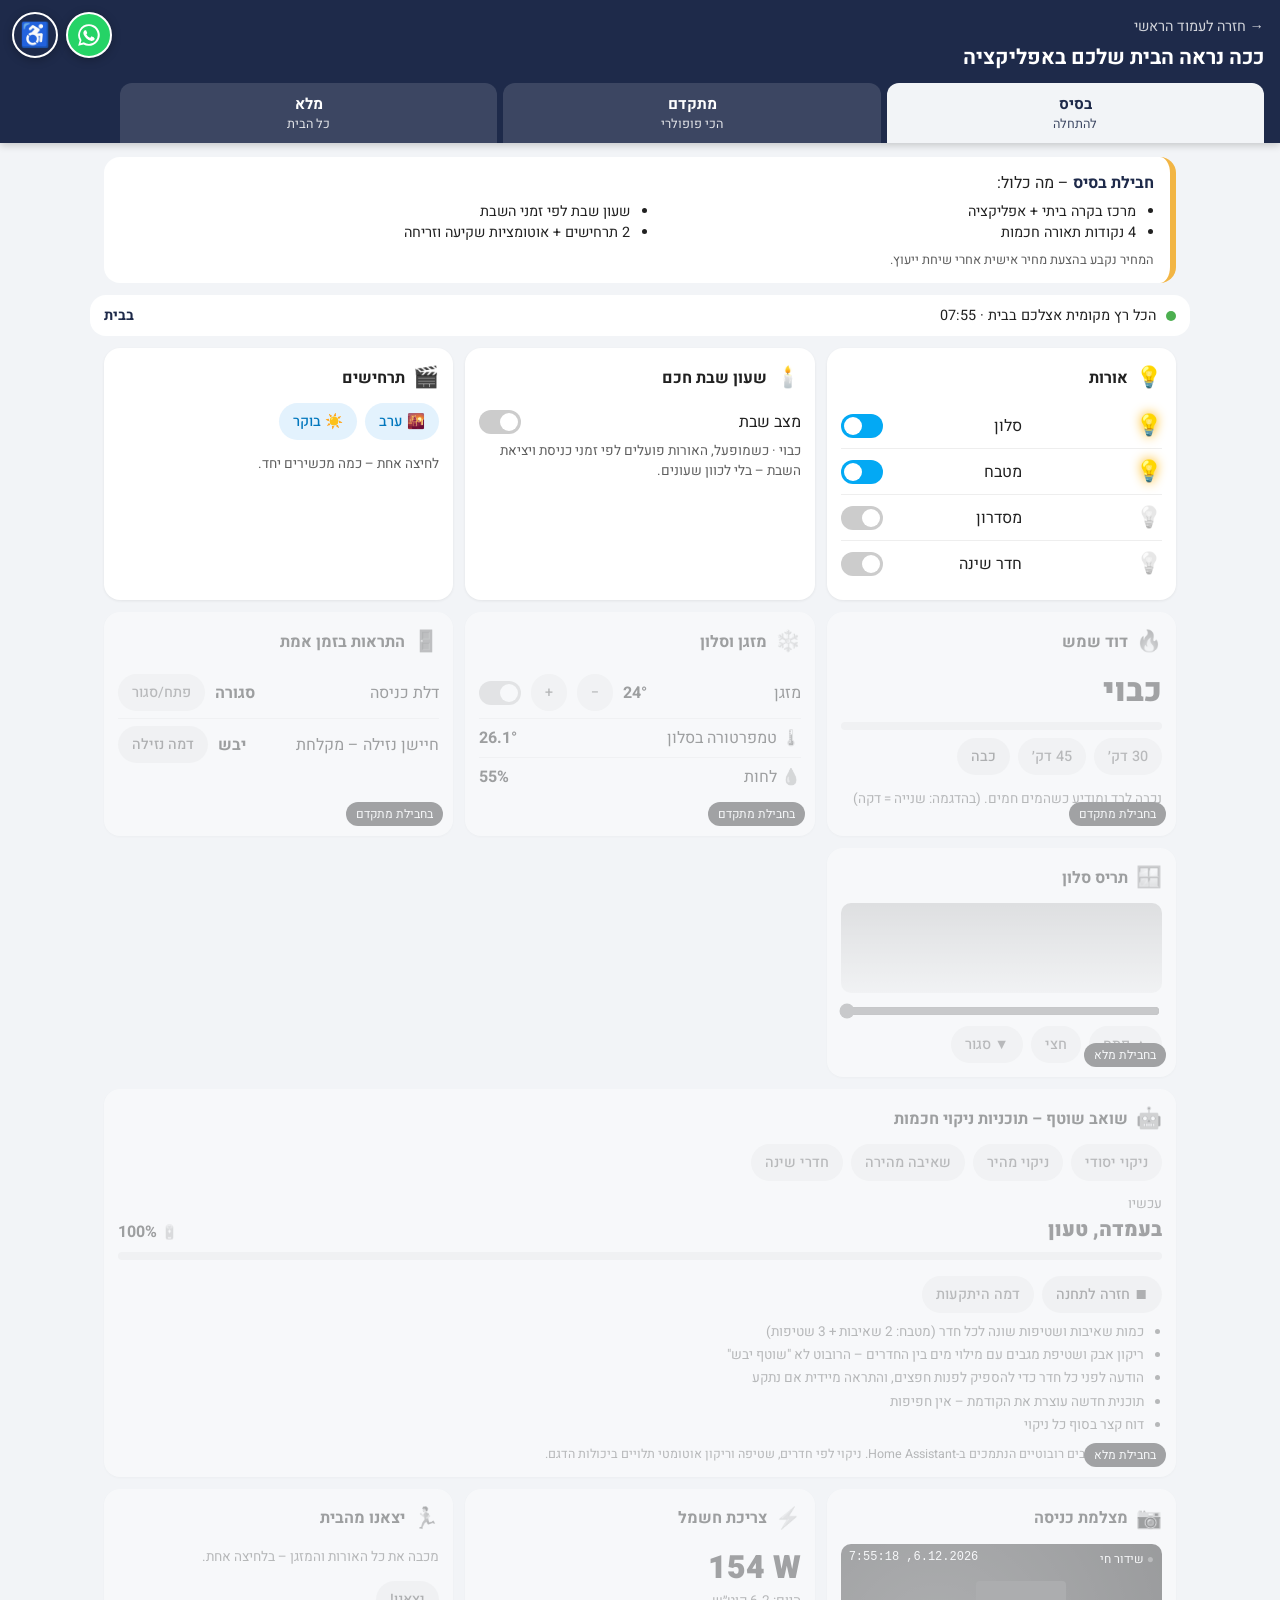
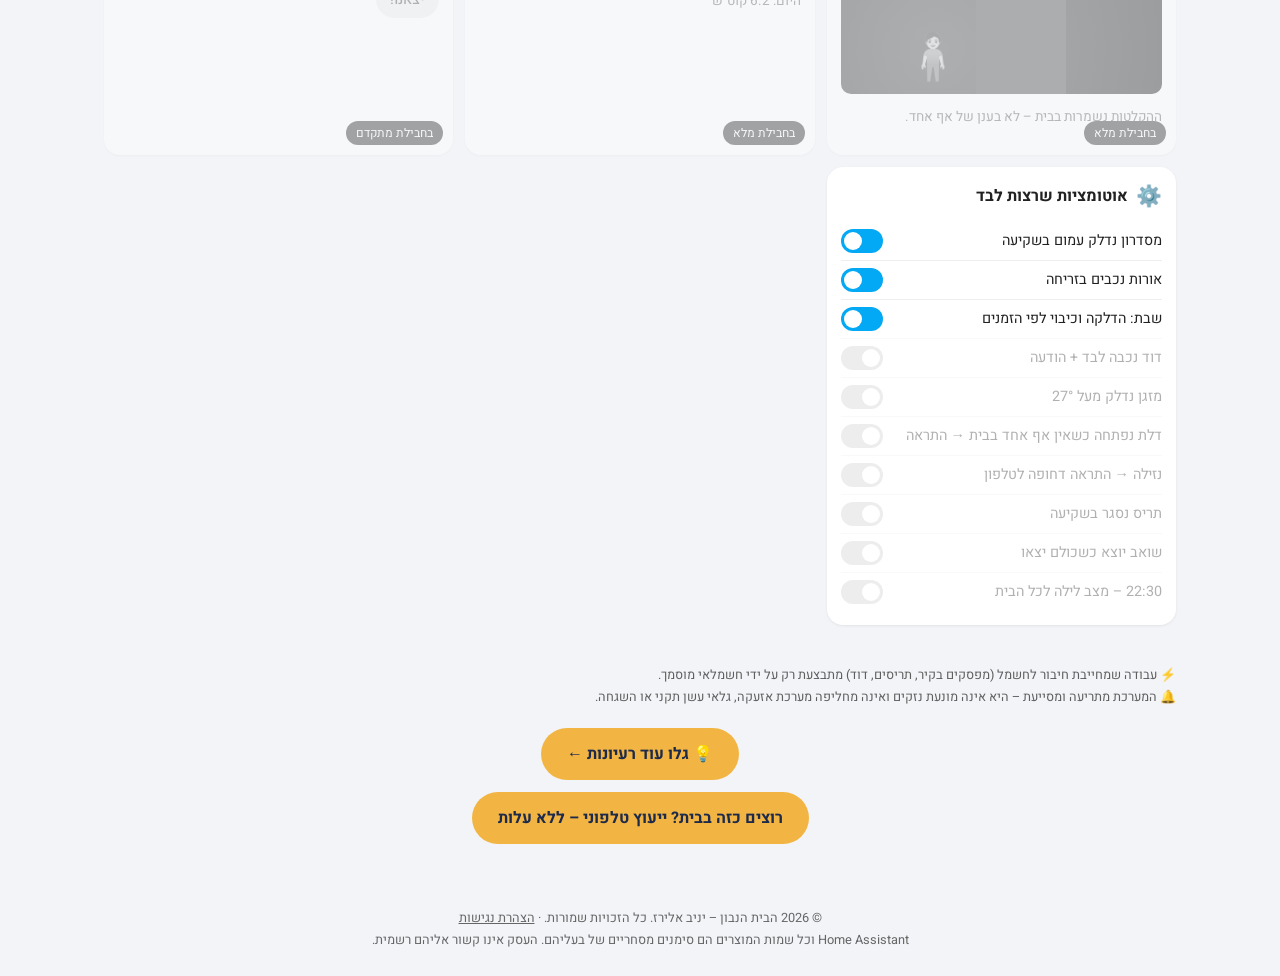
==== demo.html @ 0de14728 "floating whatsapp button 2611190931" ====
<!doctype html><html lang="he" dir="rtl"><head><meta charset="utf-8"><meta name="robots" content="noindex"><meta name="viewport" content="width=device-width,initial-scale=1">
<title>הדגמה – בית חכם לפי חבילה</title><meta property="og:type" content="website" /><meta property="og:title" content="הדגמה – בית חכם לפי חבילה" /><meta property="og:description" content="שבת וחג, תאורה, דוד, תריסים וניקיון – בית חכם מקומי, בלי ענן. ירושלים והסביבה." /><meta property="og:image" content="https://bayit.eliraz.biz/bayit-blue.png" /><meta property="og:image:width" content="512" /><meta property="og:image:height" content="512" /><meta name="twitter:card" content="summary" />
<link href="fonts/heebo.css" rel="stylesheet">
<style>
:root{--n:#1E2A4A;--a:#F2B544;--ha:#03a9f4;--bg:#f2f4f7;--on:#ffb300}
*{box-sizing:border-box}body{margin:0;font-family:Heebo,sans-serif;background:var(--bg);color:#212121}
.top{background:var(--n);color:#fff;padding:14px 16px 0;position:sticky;top:0;z-index:5;box-shadow:0 2px 8px #0003}
.top a{color:#fff;opacity:.8;font-size:.9rem;text-decoration:none}.top h1{margin:4px 0 10px;font-size:1.3rem}
.tabs{display:flex;gap:6px}.tab{flex:1;border:0;border-radius:12px 12px 0 0;padding:10px 4px;font:700 .95rem Heebo;background:#ffffff22;color:#fff;cursor:pointer}
.tab small{display:block;font-weight:400;opacity:.85}.tab.act{background:var(--bg);color:var(--n)}
.sum{max-width:1100px;margin:14px auto 0;padding:0 14px}.sum .box{background:#fff;border-radius:16px;padding:14px 16px;border-right:6px solid var(--a)}
.sum b{color:var(--n)}.sum ul{margin:6px 0 0;padding:0 18px;columns:2;font-size:.9rem}
.bar{background:#fff;max-width:1100px;margin:12px auto 0;border-radius:16px;display:flex;align-items:center;gap:10px;padding:10px 14px;font-size:.9rem}
.bar .dot{width:10px;height:10px;border-radius:50%;background:#4caf50}.mode{margin-inline-start:auto;font-weight:700;color:var(--n)}
.grid{max-width:1100px;margin:12px auto 40px;padding:0 14px;display:grid;gap:12px;grid-template-columns:repeat(auto-fill,minmax(260px,1fr))}
.card{background:#fff;border-radius:16px;padding:14px;box-shadow:0 1px 3px #0001;position:relative;transition:.3s}
.card h3{margin:0 0 10px;font-size:1rem;display:flex;align-items:center;gap:8px}.ic{font-size:1.3rem}
.card.lock{filter:grayscale(1);opacity:.4;pointer-events:none}
.card.lock:after{content:attr(data-need);position:absolute;inset:auto 10px 10px auto;background:var(--n);color:#fff;font-size:.75rem;padding:3px 10px;border-radius:20px;opacity:1}
.row{display:flex;align-items:center;gap:10px;padding:7px 0;border-top:1px solid #eee}.row:first-of-type{border:0}.row span{flex:1}
.bulb{font-size:1.3rem;transition:.3s;filter:grayscale(1) opacity(.5)}.bulb.on{filter:drop-shadow(0 0 6px var(--on))}
.sw{position:relative;width:42px;height:24px;border-radius:12px;background:#ccc;border:0;cursor:pointer;transition:.2s}
.sw:after{content:"";position:absolute;top:3px;right:3px;width:18px;height:18px;border-radius:50%;background:#fff;transition:.2s}
.sw.on{background:var(--ha)}.sw.on:after{right:21px}
input[type=range]{width:100%;accent-color:var(--ha)}
.btns{display:flex;flex-wrap:wrap;gap:8px}.b{border:0;border-radius:20px;padding:8px 14px;font:500 .9rem Heebo;background:#e3f2fd;color:#0277bd;cursor:pointer}
.b:active{transform:scale(.96)}.b.warn{background:#ffebee;color:#c62828}.b.lockb{display:none}
.big{font-size:2rem;font-weight:900;color:var(--n)}.mut{color:#5f5f5f;font-size:.85rem}
.prog{height:8px;background:#eee;border-radius:4px;overflow:hidden;margin:8px 0}.prog i{display:block;height:100%;width:0;background:var(--ha);transition:.5s}
.shutter{height:90px;border-radius:10px;background:linear-gradient(#87ceeb,#e0f4ff);position:relative;overflow:hidden;margin-bottom:8px}
.shutter i{position:absolute;top:0;left:0;right:0;background:repeating-linear-gradient(#9aa4b1 0 7px,#7d8794 7px 9px);transition:height .6s}
.cam{height:150px;border-radius:10px;background:radial-gradient(circle at 30% 70%,#3d4a5c,#141a24);position:relative;overflow:hidden;color:#fff}
.cam .door{position:absolute;bottom:0;right:30%;width:28%;height:75%;background:#5d4037;border-radius:4px 4px 0 0}
.cam .p{position:absolute;bottom:0;right:62%;font-size:3rem;transition:right 2s}.cam .ts{position:absolute;top:6px;left:8px;font:12px monospace}
.cam .rec{position:absolute;top:6px;right:8px;font-size:12px}.cam .rec:before{content:"● ";color:#f44336}
.auto .row{font-size:.9rem}.auto .row.lock{opacity:.35}
#toasts{position:fixed;bottom:14px;left:14px;right:14px;max-width:380px;margin:auto;z-index:9;display:flex;flex-direction:column;gap:8px}
.toast{background:#fff;border-radius:14px;padding:10px 14px;box-shadow:0 4px 16px #0003;font-size:.9rem;animation:in .3s;border-right:5px solid var(--ha)}
.toast.red{border-color:#f44336}.toast b{display:block}@keyframes in{from{transform:translateY(20px);opacity:0}}
.cta{text-align:center;margin:0 0 40px}.cta a{display:inline-block;background:var(--a);color:var(--n);font-weight:700;padding:14px 26px;border-radius:40px;text-decoration:none}
:focus-visible{outline:3px solid #F2B544;outline-offset:2px}.wide{grid-column:1/-1}.vst{display:flex;justify-content:space-between;align-items:flex-end;margin-top:10px}.vrooms{display:flex;flex-wrap:wrap;gap:6px;margin-top:6px}.chip{background:#f1f3f6;border-radius:20px;padding:5px 12px;font-size:.85rem}.chip small{color:#666}.chip.now{background:#e3f2fd;color:#0277bd;font-weight:700}.chip.done{background:#e8f5e9}</style><link rel="icon" type="image/png" sizes="512x512" href="/bayit-blue.png?v=2611181950"><link rel="apple-touch-icon" href="/bayit-blue.png?v=2611181950"><link rel="manifest" href="/manifest.webmanifest?v=2611181950"><meta name="theme-color" content="#0b1026"></head><body>
<div class="top"><a href="./">→ חזרה לעמוד הראשי</a><h1>ככה נראה הבית שלכם באפליקציה</h1>
<div class="tabs"><button class="tab act" data-t="1">בסיס<small>להתחלה</small></button><button class="tab" data-t="2">מתקדם<small>הכי פופולרי</small></button><button class="tab" data-t="3">מלא<small>כל הבית</small></button></div></div>
<div class="sum"><div class="box" id="sum"></div></div>
<div class="bar"><span class="dot"></span><span>הכל רץ מקומית אצלכם בבית · <span id="clock"></span></span><span class="mode" id="mode">בבית</span></div>
<div class="grid">
<div class="card" data-t="1"><h3><span class="ic">💡</span>אורות</h3><div id="lights"></div></div>
<div class="card" data-t="1"><h3><span class="ic">🕯️</span>שעון שבת חכם</h3>
<div class="row"><span>מצב שבת</span><button class="sw" id="shab"></button></div>
<div class="mut" id="shabtxt">כבוי · כשמופעל, האורות פועלים לפי זמני כניסת ויציאת השבת – בלי לכוון שעונים.</div></div>
<div class="card" data-t="1"><h3><span class="ic">🎬</span>תרחישים</h3><div class="btns" id="scenes"></div><p class="mut">לחיצה אחת – כמה מכשירים יחד.</p></div>
<div class="card" data-t="2"><h3><span class="ic">🔥</span>דוד שמש</h3><div class="big" id="boil">כבוי</div><div class="prog"><i id="boilp"></i></div>
<div class="btns"><button class="b" onclick="boiler(30)">30 דק׳</button><button class="b" onclick="boiler(45)">45 דק׳</button><button class="b warn" onclick="boiler(0)">כבה</button></div><p class="mut">נכבה לבד ומודיע כשהמים חמים. (בהדגמה: שנייה = דקה)</p></div>
<div class="card" data-t="2"><h3><span class="ic">❄️</span>מזגן וסלון</h3>
<div class="row"><span>מזגן</span><b id="ac_t">24°</b><button class="b" onclick="ac(-1)">−</button><button class="b" onclick="ac(1)">+</button><button class="sw" id="ac"></button></div>
<div class="row"><span>🌡️ טמפרטורה בסלון</span><b id="temp">26.1°</b></div><div class="row"><span>💧 לחות</span><b id="hum">55%</b></div></div>
<div class="card" data-t="2"><h3><span class="ic">🚪</span>התראות בזמן אמת</h3>
<div class="row"><span>דלת כניסה</span><b id="door">סגורה</b><button class="b" onclick="doorT()">פתח/סגור</button></div>
<div class="row"><span>חיישן נזילה – מקלחת</span><b id="leak">יבש</b><button class="b warn" onclick="leak()">דמה נזילה</button></div></div>
<div class="card" data-t="3"><h3><span class="ic">🪟</span>תריס סלון</h3><div class="shutter"><i id="shi"></i></div>
<input type="range" id="sh" min="0" max="100" value="100"><div class="btns"><button class="b" onclick="shSet(100)">▲ פתח</button><button class="b" onclick="shSet(50)">חצי</button><button class="b" onclick="shSet(0)">▼ סגור</button></div></div>
<div class="card wide" data-t="3"><h3><span class="ic">🤖</span>שואב שוטף – תוכניות ניקוי חכמות</h3>
<div class="btns" id="vplans"></div>
<div class="vst"><div><span class="mut">עכשיו</span><div class="big" id="vac" style="font-size:1.25rem">בעמדה, טעון</div></div><div><span class="mut">🔋</span> <b id="vbat">100%</b></div></div>
<div class="prog"><i id="vacp"></i></div><div class="vrooms" id="vrooms"></div>
<div class="btns" style="margin-top:8px"><button class="b warn" onclick="vacStop()">⏹ חזרה לתחנה</button><button class="b" onclick="vacStuck()">דמה היתקעות</button></div>
<div class="mut" id="vrep" style="margin-top:8px"></div>
<ul class="mut" style="margin:8px 0 0;padding:0 18px;line-height:1.7"><li>כמות שאיבות ושטיפות שונה לכל חדר (מטבח: 2 שאיבות + 3 שטיפות)</li><li>ריקון אבק ושטיפת מגבים עם מילוי מים בין החדרים – הרובוט לא "שוטף יבש"</li><li>הודעה לפני כל חדר כדי להספיק לפנות חפצים, והתראה מיידית אם נתקע</li><li>תוכנית חדשה עוצרת את הקודמת – אין חפיפות</li><li>דוח קצר בסוף כל ניקוי</li></ul>
<p class="mut" style="font-size:.78rem;margin:8px 0 0">* זמין רק לשואבים רובוטיים הנתמכים ב-Home Assistant. ניקוי לפי חדרים, שטיפה וריקון אוטומטי תלויים ביכולות הדגם.</p></div>
<div class="card" data-t="3"><h3><span class="ic">📷</span>מצלמת כניסה</h3><div class="cam"><div class="door"></div><div class="p" id="pp">🧍</div><span class="ts" id="camts"></span><span class="rec">שידור חי</span></div><p class="mut">ההקלטות נשמרות בבית – לא בענן של אף אחד.</p></div>
<div class="card" data-t="3"><h3><span class="ic">⚡</span>צריכת חשמל</h3><div class="big" dir="ltr" style="text-align:right" id="pw">0 W</div><div class="mut" id="kwh">היום: 6.2 קוט״ש</div></div>
<div class="card" data-t="2"><h3><span class="ic">🏃</span>יצאנו מהבית</h3><p class="mut" id="leavetxt"></p><button class="b warn" onclick="leave()">יצאנו!</button></div>
<div class="card auto" data-t="1"><h3><span class="ic">⚙️</span>אוטומציות שרצות לבד</h3><div id="autos"></div></div>
</div>
<div style="max-width:1100px;margin:0 auto 20px;padding:0 14px"><div id="disc" style="font-size:.8rem;color:#5f5f5f;line-height:1.7;margin-top:10px">⚡ עבודה שמחייבת חיבור לחשמל (מפסקים בקיר, תריסים, דוד) מתבצעת רק על ידי חשמלאי מוסמך.<br>🔔 המערכת מתריעה ומסייעת – היא אינה מונעת נזקים ואינה מחליפה מערכת אזעקה, גלאי עשן תקני או השגחה.</div></div><div class="cta"><a href="ideas.html" style="display:inline-block;margin-bottom:12px;color:#1E2A4A;font-weight:700">💡 גלו עוד רעיונות ←</a><br><a id="wa" href="./">רוצים כזה בבית? ייעוץ טלפוני – ללא עלות</a></div>
<footer style="text-align:center;padding:24px 16px;font-size:.8rem;color:#666;line-height:1.7">© 2026 הבית הנבון – יניב אלירז. כל הזכויות שמורות. · <a href="nagishut.html" style="color:inherit">הצהרת נגישות</a><br>Home Assistant וכל שמות המוצרים הם סימנים מסחריים של בעליהם. העסק אינו קשור אליהם רשמית.</footer><div id="toasts" role="status" aria-live="polite"></div>
<script>
const $=id=>document.getElementById(id);let T=1;const N={1:'בסיס',2:'מתקדם',3:'מלא'};
const SUM={1:['מרכז בקרה ביתי + אפליקציה','4 נקודות תאורה חכמות','שעון שבת לפי זמני השבת','2 תרחישים + אוטומציות שקיעה וזריחה'],
2:['כל מה שבבסיס','דוד שמש חכם עם טיימר','מזגן + חיישני טמפרטורה ולחות','חיישן דלת והתראת נזילה','כפתור "יצאנו" ותרחישים נוספים'],
3:['כל מה שבמתקדם','תריס חשמלי','שואב רובוטי משולב','מצלמת כניסה בלי ענן','מדידת צריכת חשמל ומצב לילה']};
const L=[['סלון',1],['מטבח',1],['מסדרון',0],['חדר שינה',0]],S={};
const SC=[['🌇 ערב',1,[1,1,1,0]],['☀️ בוקר',1,[0,1,1,0]],['🍽️ ארוחת ערב',2,[1,1,0,0]],['🎥 סרט',2,[0,0,1,0]],['🌙 לילה טוב',3,[0,0,1,0]]];
const AU=[['מסדרון נדלק עמום בשקיעה',1],['אורות נכבים בזריחה',1],['שבת: הדלקה וכיבוי לפי הזמנים',1],['דוד נכבה לבד + הודעה',2],['מזגן נדלק מעל 27°',2],['דלת נפתחה כשאין אף אחד בבית → התראה',2],['נזילה → התראה דחופה לטלפון',2],['תריס נסגר בשקיעה',3],['שואב יוצא כשכולם יצאו',3],['22:30 – מצב לילה לכל הבית',3]];
function toast(t,m,red){const d=document.createElement('div');d.className='toast'+(red?' red':'');d.innerHTML='<b>'+t+'</b>'+m;$('toasts').prepend(d);setTimeout(()=>d.remove(),4500)}
document.addEventListener('click',()=>setTimeout(()=>document.querySelectorAll('.sw').forEach(b=>{b.setAttribute('role','switch');b.setAttribute('aria-checked',b.classList.contains('on'));b.setAttribute('aria-label','מתג')}),50));function sw(el,v){el.classList.toggle('on',v)}
function drawL(){$('lights').innerHTML=L.map((l,i)=>'<div class="row"><span class="bulb '+(l[1]?'on':'')+'">💡</span><span>'+l[0]+'</span><button class="sw '+(l[1]?'on':'')+'" onclick="L['+i+'][1]^=1;drawL();power()"></button></div>').join('')}
function drawS(){$('scenes').innerHTML=SC.map((s,i)=>s[1]<=T?'<button class="b" onclick="scene('+i+')">'+s[0]+'</button>':'').join('')}
function scene(i){SC[i][2].forEach((v,j)=>L[j][1]=v);drawL();power();if(i==3&&T>=3)shSet(0);if(i==4){if(T>=3)shSet(0);S.boil=0;boilDraw();$('mode').textContent='לילה'}toast('תרחיש הופעל',SC[i][0])}
function setT(t){T=t;document.querySelectorAll('.tab').forEach(b=>b.classList.toggle('act',b.dataset.t==t));
document.querySelectorAll('.card[data-t]').forEach(c=>{const n=+c.dataset.t;c.classList.toggle('lock',n>t);c.dataset.need='בחבילת '+N[n]});
$('sum').innerHTML='<b>חבילת '+N[t]+'</b> – מה כלול:<ul>'+SUM[t].map(x=>'<li>'+x+'</li>').join('')+'</ul><div style="font-size:.8rem;color:#5f5f5f;margin-top:8px">המחיר נקבע בהצעת מחיר אישית אחרי שיחת ייעוץ.</div>';
$('autos').innerHTML=AU.map(a=>'<div class="row'+(a[1]>t?' lock':'')+'"><span>'+a[0]+'</span><button class="sw '+(a[1]<=t?'on':'')+'"></button></div>').join('');
$('leavetxt').textContent='מכבה את כל האורות והמזגן'+(t>=3?', סוגר תריס ומוציא את השואב':'')+' – בלחיצה אחת.';drawS()}
document.querySelectorAll('.tab').forEach(b=>b.onclick=()=>setT(+b.dataset.t));
$('shab').onclick=function(){S.shab=!S.shab;sw(this,S.shab);$('shabtxt').textContent=S.shab?'פועל · כניסת שבת 16:21 → אורות סלון ומטבח דולקים · 23:00 כיבוי · 06:30 מסדרון נדלק':'כבוי · כשמופעל, האורות פועלים לפי זמני כניסת ויציאת השבת – בלי לכוון שעונים.';$('mode').textContent=S.shab?'שבת':'בבית';if(S.shab){L[0][1]=L[1][1]=1;drawL();toast('שבת שלום 🕯️','האורות יפעלו לבד עד צאת השבת')}}
let bt;function boiler(m){clearInterval(bt);S.boil=m;S.bmax=m;boilDraw();if(!m)return;toast('הדוד הופעל 🔥',m+' דקות');bt=setInterval(()=>{S.boil--;boilDraw();if(S.boil<=0){clearInterval(bt);toast('המים חמים 🚿','הדוד כבה לבד')}},1000)}
function boilDraw(){$('boil').textContent=S.boil>0?'פועל · עוד '+S.boil+' דק׳':'כבוי';$('boilp').style.width=S.boil>0?(100-S.boil/S.bmax*100)+'%':'0';power()}
S.act=24;function ac(d){S.act+=d;$('ac_t').textContent=S.act+'°'}
$('ac').onclick=function(){S.ac=!S.ac;sw(this,S.ac);power();toast('מזגן',S.ac?'הופעל על '+S.act+'°':'כובה')}
function doorT(){S.door=!S.door;$('door').textContent=S.door?'פתוחה':'סגורה';$('pp').style.right=S.door?'34%':'62%';if(S.door)toast('🚪 הדלת נפתחה',S.away?'אין אף אחד בבית!':'ברוכים הבאים',S.away)}
function leak(){$('leak').textContent='נזילה!';toast('🚨 נזילה במקלחת','בדקו מיד – נשלח לכל בני הבית',1);setTimeout(()=>$('leak').textContent='יבש',5000)}
const sh=$('sh');function shSet(v){sh.value=v;shDraw()}function shDraw(){$('shi').style.height=(100-sh.value)+'%'}sh.oninput=shDraw;
const VP={'ניקוי יסודי':[['מטבח',2,3],['פינת אוכל',2,3],['סלון',2,2]],'ניקוי מהיר':[['מטבח',1,1,1],['פינת אוכל',1,1,1],['סלון',1,1,1]],'שאיבה מהירה':[['מטבח',2,0],['פינת אוכל',2,0],['סלון',2,0]],'חדרי שינה':[['חדר הורים',1,1],['חדר ילדים',1,1],['מסדרון',2,2],['אמבטיה',2,2]]};
let vq=[],vt,vi=0,vplan='',vst=0,vbat=100,vR=[],vhold=0,vstart=0;
function vDraw(){$('vrooms').innerHTML=vR.map(r=>'<span class="chip '+r.s+'">'+(r.s=='done'?'✅':r.s=='now'?'🧹':'⏳')+' '+r.n+' <small>'+(r.p?'שאיבה+שטיפה ×'+r.v:r.v+' שאיבות'+(r.m?' · '+r.m+' שטיפות':''))+'</small></span>').join('');$('vbat').textContent=Math.round(vbat)+'%'}
function vac(p){if(p==='כל הבית'||!VP[p])p='ניקוי מהיר';clearInterval(vt);if(vplan&&vst)toast('🛑 התוכנית הקודמת בוטלה','כדי שלא יהיו שתי תוכניות במקביל');vplan=p;vR=VP[p].map(r=>({n:r[0],v:r[1],m:r[2],p:r[3],s:'wait'}));vq=[];
 vR.forEach((r,i)=>{vq.push(['go',i]);if(r.p)for(let k=1;k<=r.v;k++)vq.push(['c',i,'שואבת ושוטפת במקביל',k,r.v]);else{for(let k=1;k<=r.v;k++)vq.push(['c',i,'שאיבה',k,r.v]);vq.push(['dust',i]);for(let k=1;k<=r.m;k++){vq.push(['c',i,'שטיפה רטובה',k,r.m]);vq.push(['wash',i])}}vq.push(['end',i])});
 vq.push(['fin']);vi=0;vst=1;vbat=Math.max(vbat,85);vstart=Date.now();$('vrep').textContent='';if(vbat<40){toast('🔌 טעינה','הסוללה נמוכה – נטען ל-80% לפני היציאה')}toast('🤖 '+p,'יוצאת לדרך – '+vR.length+' אזורים');vDraw();vt=setInterval(vStep,900)}
function vStep(){if(vhold){vhold--;if(!vhold){toast('✅ השתחררה','ממשיכה מאיפה שעצרה');}return}const s=vq[vi++];if(!s)return;const r=vR[s[1]];$('vacp').style.width=(vi/vq.length*100)+'%';vbat-=0.6;
 if(s[0]=='go'){r.s='now';$('vac').textContent='בדרך ל'+r.n;toast('🔔 '+r.n+' – עוד רגע','פנו חפצים מהרצפה 🧸')}
 else if(s[0]=='c'){$('vac').textContent=r.n+' · '+s[2]+' '+s[3]+'/'+s[4]}
 else if(s[0]=='dust'){$('vac').textContent='בתחנה · ריקון מיכל אבק 🗑️'}
 else if(s[0]=='wash'){$('vac').textContent='בתחנה · שטיפת מגבים ומילוי מים 💧'}
 else if(s[0]=='end'){r.s='done';const nx=vR[s[1]+1];toast('✅ '+r.n+' נקי',nx?'הבא בתור: '+nx.n:'חוזרת לתחנה')}
 else if(s[0]=='fin'){clearInterval(vt);vst=0;$('vac').textContent='חזרה לתחנה · מייבשת מגבים';$('vacp').style.width=0;
  const t=Math.round((Date.now()-vstart)/900*1.5);$('vrep').innerHTML='📋 <b>דוח ניקוי – '+vplan+':</b> '+vR.map(x=>x.n).join(', ')+' · הכל בוצע כמתוכנן · '+t+' דק׳ · סוללה '+Math.round(vbat)+'%';toast('📋 הניקוי הסתיים','הכל בוצע כמתוכנן')}
 vDraw()}
function vacStop(){clearInterval(vt);if(vst)toast('⏹ חזרה לתחנה','התוכנית נעצרה');vst=0;$('vac').textContent='בעמדה';$('vacp').style.width=0}
function vacStuck(){if(!vst){toast('🤖','הפעילו קודם תוכנית ניקוי');return}const r=vR.find(x=>x.s=='now');vhold=4;toast('⚠️ נתקעה על מפתן',(r?r.n:'')+' – כדאי להציץ',1);$('vac').textContent='נתקעה – ממתינה לעזרה'}
$('vplans').innerHTML=Object.keys(VP).map(p=>'<button class="b" onclick="vac(\''+p+'\')">'+p+'</button>').join('');
function leave(){L.forEach(l=>l[1]=0);drawL();S.ac=0;sw($('ac'),0);S.away=1;$('mode').textContent='יצאנו';if(T>=3){shSet(0);vac('כל הבית')}power();toast('להתראות 👋','הבית במצב "יצאנו"');setTimeout(()=>S.away=0,15000)}
function power(){S.pw=120+L.filter(l=>l[1]).length*9+(S.boil>0?2500:0)+(S.ac?900:0)+Math.round(Math.random()*20);$('pw').textContent=S.pw.toLocaleString()+' W'}
setInterval(()=>{const d=new Date(),t=d.toLocaleTimeString('he-IL',{hour:'2-digit',minute:'2-digit'});$('clock').textContent=t;$('camts').textContent=d.toLocaleString('he-IL');power();$('temp').textContent=(S.ac?23.5:26.1+Math.random()*.3-.15).toFixed(1)+'°'},1500);
fetch('wa.txt').then(r=>r.ok?r.text():'').then(u=>{if(u.trim())$('wa').href=u.trim()});
drawL();shDraw();setT(1);power();
</script><script src="a11y.js?v=2611190931" defer></script></body></html>
---- fonts/heebo.css ----
/* hebrew */
@font-face {
  font-family: 'Heebo';
  font-style: normal;
  font-weight: 400;
  font-display: swap;
  src: url(heebo3.woff2) format('woff2');
  unicode-range: U+0307-0308, U+0590-05FF, U+200C-2010, U+20AA, U+25CC, U+FB1D-FB4F;
}
/* math */
@font-face {
  font-family: 'Heebo';
  font-style: normal;
  font-weight: 400;
  font-display: swap;
  src: url(heebo1.woff2) format('woff2');
  unicode-range: U+0302-0303, U+0305, U+0307-0308, U+0310, U+0312, U+0315, U+031A, U+0326-0327, U+032C, U+032F-0330, U+0332-0333, U+0338, U+033A, U+0346, U+034D, U+0391-03A1, U+03A3-03A9, U+03B1-03C9, U+03D1, U+03D5-03D6, U+03F0-03F1, U+03F4-03F5, U+2016-2017, U+2034-2038, U+203C, U+2040, U+2043, U+2047, U+2050, U+2057, U+205F, U+2070-2071, U+2074-209F, U+20D0-20DC, U+20E1, U+20E5-20EF, U+2100-2112, U+2114-2115, U+2117-2121, U+2123-214F, U+2190, U+2192, U+2194-21AE, U+21B0-21E5, U+21F1-21F2, U+21F4-2211, U+2213-2214, U+2216-22FF, U+2308-230B, U+2310, U+2319, U+231C-2321, U+2336-237A, U+237C, U+2395, U+239B-23B7, U+23D0, U+23DC-23E1, U+2474-2475, U+25AF, U+25B3, U+25B7, U+25BD, U+25C1, U+25CA, U+25CC, U+25FB, U+266D-266F, U+27C0-27FF, U+2900-2AFF, U+2B0E-2B11, U+2B30-2B4C, U+2BFE, U+3030, U+FF5B, U+FF5D, U+1D400-1D7FF, U+1EE00-1EEFF;
}
/* symbols */
@font-face {
  font-family: 'Heebo';
  font-style: normal;
  font-weight: 400;
  font-display: swap;
  src: url(heebo2.woff2) format('woff2');
  unicode-range: U+0001-000C, U+000E-001F, U+007F-009F, U+20DD-20E0, U+20E2-20E4, U+2150-218F, U+2190, U+2192, U+2194-2199, U+21AF, U+21E6-21F0, U+21F3, U+2218-2219, U+2299, U+22C4-22C6, U+2300-243F, U+2440-244A, U+2460-24FF, U+25A0-27BF, U+2800-28FF, U+2921-2922, U+2981, U+29BF, U+29EB, U+2B00-2BFF, U+4DC0-4DFF, U+FFF9-FFFB, U+10140-1018E, U+10190-1019C, U+101A0, U+101D0-101FD, U+102E0-102FB, U+10E60-10E7E, U+1D2C0-1D2D3, U+1D2E0-1D37F, U+1F000-1F0FF, U+1F100-1F1AE, U+1F1E6-1F1FF, U+1F30D-1F30F, U+1F315, U+1F31C, U+1F31E, U+1F320-1F32C, U+1F336, U+1F378, U+1F37D, U+1F382, U+1F393-1F39F, U+1F3A7-1F3A8, U+1F3AC-1F3AF, U+1F3C2, U+1F3C4-1F3C6, U+1F3CA-1F3CE, U+1F3D4-1F3E0, U+1F3ED, U+1F3F1-1F3F3, U+1F3F5-1F3F7, U+1F408, U+1F415, U+1F41F, U+1F426, U+1F43F, U+1F441-1F442, U+1F444, U+1F446-1F449, U+1F44C-1F44E, U+1F453, U+1F46A, U+1F47D, U+1F4A3, U+1F4B0, U+1F4B3, U+1F4B9, U+1F4BB, U+1F4BF, U+1F4C8-1F4CB, U+1F4D6, U+1F4DA, U+1F4DF, U+1F4E3-1F4E6, U+1F4EA-1F4ED, U+1F4F7, U+1F4F9-1F4FB, U+1F4FD-1F4FE, U+1F503, U+1F507-1F50B, U+1F50D, U+1F512-1F513, U+1F53E-1F54A, U+1F54F-1F5FA, U+1F610, U+1F650-1F67F, U+1F687, U+1F68D, U+1F691, U+1F694, U+1F698, U+1F6AD, U+1F6B2, U+1F6B9-1F6BA, U+1F6BC, U+1F6C6-1F6CF, U+1F6D3-1F6D7, U+1F6E0-1F6EA, U+1F6F0-1F6F3, U+1F6F7-1F6FC, U+1F700-1F80B, U+1F810-1F847, U+1F850-1F859, U+1F860-1F887, U+1F890-1F8AD, U+1F8B0-1F8BB, U+1F8C0-1F8C1, U+1F8D0-1F8D8, U+1F900-1F90B, U+1F93B, U+1F946, U+1F984, U+1F996, U+1F9E9, U+1FA00-1FA6F, U+1FA70-1FA7C, U+1FA80-1FAC6, U+1FAC8, U+1FACC-1FADD, U+1FADF-1FAEB, U+1FAEF-1FAFA, U+1FB00-1FBFF;
}
/* latin-ext */
@font-face {
  font-family: 'Heebo';
  font-style: normal;
  font-weight: 400;
  font-display: swap;
  src: url(heebo5.woff2) format('woff2');
  unicode-range: U+0100-02BA, U+02BD-02C5, U+02C7-02CC, U+02CE-02D7, U+02DD-02FF, U+0304, U+0308, U+0329, U+1D00-1DBF, U+1E00-1E9F, U+1EF2-1EFF, U+2020, U+20A0-20AB, U+20AD-20C4, U+2113, U+2C60-2C7F, U+A720-A7FF;
}
/* latin */
@font-face {
  font-family: 'Heebo';
  font-style: normal;
  font-weight: 400;
  font-display: swap;
  src: url(heebo4.woff2) format('woff2');
  unicode-range: U+0000-00FF, U+0131, U+0152-0153, U+02BB-02BC, U+02C6, U+02DA, U+02DC, U+0304, U+0308, U+0329, U+2000-206F, U+20AC, U+2122, U+2191, U+2193, U+2212, U+2215, U+FEFF, U+FFFD;
}
/* hebrew */
@font-face {
  font-family: 'Heebo';
  font-style: normal;
  font-weight: 500;
  font-display: swap;
  src: url(heebo3.woff2) format('woff2');
  unicode-range: U+0307-0308, U+0590-05FF, U+200C-2010, U+20AA, U+25CC, U+FB1D-FB4F;
}
/* math */
@font-face {
  font-family: 'Heebo';
  font-style: normal;
  font-weight: 500;
  font-display: swap;
  src: url(heebo1.woff2) format('woff2');
  unicode-range: U+0302-0303, U+0305, U+0307-0308, U+0310, U+0312, U+0315, U+031A, U+0326-0327, U+032C, U+032F-0330, U+0332-0333, U+0338, U+033A, U+0346, U+034D, U+0391-03A1, U+03A3-03A9, U+03B1-03C9, U+03D1, U+03D5-03D6, U+03F0-03F1, U+03F4-03F5, U+2016-2017, U+2034-2038, U+203C, U+2040, U+2043, U+2047, U+2050, U+2057, U+205F, U+2070-2071, U+2074-209F, U+20D0-20DC, U+20E1, U+20E5-20EF, U+2100-2112, U+2114-2115, U+2117-2121, U+2123-214F, U+2190, U+2192, U+2194-21AE, U+21B0-21E5, U+21F1-21F2, U+21F4-2211, U+2213-2214, U+2216-22FF, U+2308-230B, U+2310, U+2319, U+231C-2321, U+2336-237A, U+237C, U+2395, U+239B-23B7, U+23D0, U+23DC-23E1, U+2474-2475, U+25AF, U+25B3, U+25B7, U+25BD, U+25C1, U+25CA, U+25CC, U+25FB, U+266D-266F, U+27C0-27FF, U+2900-2AFF, U+2B0E-2B11, U+2B30-2B4C, U+2BFE, U+3030, U+FF5B, U+FF5D, U+1D400-1D7FF, U+1EE00-1EEFF;
}
/* symbols */
@font-face {
  font-family: 'Heebo';
  font-style: normal;
  font-weight: 500;
  font-display: swap;
  src: url(heebo2.woff2) format('woff2');
  unicode-range: U+0001-000C, U+000E-001F, U+007F-009F, U+20DD-20E0, U+20E2-20E4, U+2150-218F, U+2190, U+2192, U+2194-2199, U+21AF, U+21E6-21F0, U+21F3, U+2218-2219, U+2299, U+22C4-22C6, U+2300-243F, U+2440-244A, U+2460-24FF, U+25A0-27BF, U+2800-28FF, U+2921-2922, U+2981, U+29BF, U+29EB, U+2B00-2BFF, U+4DC0-4DFF, U+FFF9-FFFB, U+10140-1018E, U+10190-1019C, U+101A0, U+101D0-101FD, U+102E0-102FB, U+10E60-10E7E, U+1D2C0-1D2D3, U+1D2E0-1D37F, U+1F000-1F0FF, U+1F100-1F1AE, U+1F1E6-1F1FF, U+1F30D-1F30F, U+1F315, U+1F31C, U+1F31E, U+1F320-1F32C, U+1F336, U+1F378, U+1F37D, U+1F382, U+1F393-1F39F, U+1F3A7-1F3A8, U+1F3AC-1F3AF, U+1F3C2, U+1F3C4-1F3C6, U+1F3CA-1F3CE, U+1F3D4-1F3E0, U+1F3ED, U+1F3F1-1F3F3, U+1F3F5-1F3F7, U+1F408, U+1F415, U+1F41F, U+1F426, U+1F43F, U+1F441-1F442, U+1F444, U+1F446-1F449, U+1F44C-1F44E, U+1F453, U+1F46A, U+1F47D, U+1F4A3, U+1F4B0, U+1F4B3, U+1F4B9, U+1F4BB, U+1F4BF, U+1F4C8-1F4CB, U+1F4D6, U+1F4DA, U+1F4DF, U+1F4E3-1F4E6, U+1F4EA-1F4ED, U+1F4F7, U+1F4F9-1F4FB, U+1F4FD-1F4FE, U+1F503, U+1F507-1F50B, U+1F50D, U+1F512-1F513, U+1F53E-1F54A, U+1F54F-1F5FA, U+1F610, U+1F650-1F67F, U+1F687, U+1F68D, U+1F691, U+1F694, U+1F698, U+1F6AD, U+1F6B2, U+1F6B9-1F6BA, U+1F6BC, U+1F6C6-1F6CF, U+1F6D3-1F6D7, U+1F6E0-1F6EA, U+1F6F0-1F6F3, U+1F6F7-1F6FC, U+1F700-1F80B, U+1F810-1F847, U+1F850-1F859, U+1F860-1F887, U+1F890-1F8AD, U+1F8B0-1F8BB, U+1F8C0-1F8C1, U+1F8D0-1F8D8, U+1F900-1F90B, U+1F93B, U+1F946, U+1F984, U+1F996, U+1F9E9, U+1FA00-1FA6F, U+1FA70-1FA7C, U+1FA80-1FAC6, U+1FAC8, U+1FACC-1FADD, U+1FADF-1FAEB, U+1FAEF-1FAFA, U+1FB00-1FBFF;
}
/* latin-ext */
@font-face {
  font-family: 'Heebo';
  font-style: normal;
  font-weight: 500;
  font-display: swap;
  src: url(heebo5.woff2) format('woff2');
  unicode-range: U+0100-02BA, U+02BD-02C5, U+02C7-02CC, U+02CE-02D7, U+02DD-02FF, U+0304, U+0308, U+0329, U+1D00-1DBF, U+1E00-1E9F, U+1EF2-1EFF, U+2020, U+20A0-20AB, U+20AD-20C4, U+2113, U+2C60-2C7F, U+A720-A7FF;
}
/* latin */
@font-face {
  font-family: 'Heebo';
  font-style: normal;
  font-weight: 500;
  font-display: swap;
  src: url(heebo4.woff2) format('woff2');
  unicode-range: U+0000-00FF, U+0131, U+0152-0153, U+02BB-02BC, U+02C6, U+02DA, U+02DC, U+0304, U+0308, U+0329, U+2000-206F, U+20AC, U+2122, U+2191, U+2193, U+2212, U+2215, U+FEFF, U+FFFD;
}
/* hebrew */
@font-face {
  font-family: 'Heebo';
  font-style: normal;
  font-weight: 700;
  font-display: swap;
  src: url(heebo3.woff2) format('woff2');
  unicode-range: U+0307-0308, U+0590-05FF, U+200C-2010, U+20AA, U+25CC, U+FB1D-FB4F;
}
/* math */
@font-face {
  font-family: 'Heebo';
  font-style: normal;
  font-weight: 700;
  font-display: swap;
  src: url(heebo1.woff2) format('woff2');
  unicode-range: U+0302-0303, U+0305, U+0307-0308, U+0310, U+0312, U+0315, U+031A, U+0326-0327, U+032C, U+032F-0330, U+0332-0333, U+0338, U+033A, U+0346, U+034D, U+0391-03A1, U+03A3-03A9, U+03B1-03C9, U+03D1, U+03D5-03D6, U+03F0-03F1, U+03F4-03F5, U+2016-2017, U+2034-2038, U+203C, U+2040, U+2043, U+2047, U+2050, U+2057, U+205F, U+2070-2071, U+2074-209F, U+20D0-20DC, U+20E1, U+20E5-20EF, U+2100-2112, U+2114-2115, U+2117-2121, U+2123-214F, U+2190, U+2192, U+2194-21AE, U+21B0-21E5, U+21F1-21F2, U+21F4-2211, U+2213-2214, U+2216-22FF, U+2308-230B, U+2310, U+2319, U+231C-2321, U+2336-237A, U+237C, U+2395, U+239B-23B7, U+23D0, U+23DC-23E1, U+2474-2475, U+25AF, U+25B3, U+25B7, U+25BD, U+25C1, U+25CA, U+25CC, U+25FB, U+266D-266F, U+27C0-27FF, U+2900-2AFF, U+2B0E-2B11, U+2B30-2B4C, U+2BFE, U+3030, U+FF5B, U+FF5D, U+1D400-1D7FF, U+1EE00-1EEFF;
}
/* symbols */
@font-face {
  font-family: 'Heebo';
  font-style: normal;
  font-weight: 700;
  font-display: swap;
  src: url(heebo2.woff2) format('woff2');
  unicode-range: U+0001-000C, U+000E-001F, U+007F-009F, U+20DD-20E0, U+20E2-20E4, U+2150-218F, U+2190, U+2192, U+2194-2199, U+21AF, U+21E6-21F0, U+21F3, U+2218-2219, U+2299, U+22C4-22C6, U+2300-243F, U+2440-244A, U+2460-24FF, U+25A0-27BF, U+2800-28FF, U+2921-2922, U+2981, U+29BF, U+29EB, U+2B00-2BFF, U+4DC0-4DFF, U+FFF9-FFFB, U+10140-1018E, U+10190-1019C, U+101A0, U+101D0-101FD, U+102E0-102FB, U+10E60-10E7E, U+1D2C0-1D2D3, U+1D2E0-1D37F, U+1F000-1F0FF, U+1F100-1F1AE, U+1F1E6-1F1FF, U+1F30D-1F30F, U+1F315, U+1F31C, U+1F31E, U+1F320-1F32C, U+1F336, U+1F378, U+1F37D, U+1F382, U+1F393-1F39F, U+1F3A7-1F3A8, U+1F3AC-1F3AF, U+1F3C2, U+1F3C4-1F3C6, U+1F3CA-1F3CE, U+1F3D4-1F3E0, U+1F3ED, U+1F3F1-1F3F3, U+1F3F5-1F3F7, U+1F408, U+1F415, U+1F41F, U+1F426, U+1F43F, U+1F441-1F442, U+1F444, U+1F446-1F449, U+1F44C-1F44E, U+1F453, U+1F46A, U+1F47D, U+1F4A3, U+1F4B0, U+1F4B3, U+1F4B9, U+1F4BB, U+1F4BF, U+1F4C8-1F4CB, U+1F4D6, U+1F4DA, U+1F4DF, U+1F4E3-1F4E6, U+1F4EA-1F4ED, U+1F4F7, U+1F4F9-1F4FB, U+1F4FD-1F4FE, U+1F503, U+1F507-1F50B, U+1F50D, U+1F512-1F513, U+1F53E-1F54A, U+1F54F-1F5FA, U+1F610, U+1F650-1F67F, U+1F687, U+1F68D, U+1F691, U+1F694, U+1F698, U+1F6AD, U+1F6B2, U+1F6B9-1F6BA, U+1F6BC, U+1F6C6-1F6CF, U+1F6D3-1F6D7, U+1F6E0-1F6EA, U+1F6F0-1F6F3, U+1F6F7-1F6FC, U+1F700-1F80B, U+1F810-1F847, U+1F850-1F859, U+1F860-1F887, U+1F890-1F8AD, U+1F8B0-1F8BB, U+1F8C0-1F8C1, U+1F8D0-1F8D8, U+1F900-1F90B, U+1F93B, U+1F946, U+1F984, U+1F996, U+1F9E9, U+1FA00-1FA6F, U+1FA70-1FA7C, U+1FA80-1FAC6, U+1FAC8, U+1FACC-1FADD, U+1FADF-1FAEB, U+1FAEF-1FAFA, U+1FB00-1FBFF;
}
/* latin-ext */
@font-face {
  font-family: 'Heebo';
  font-style: normal;
  font-weight: 700;
  font-display: swap;
  src: url(heebo5.woff2) format('woff2');
  unicode-range: U+0100-02BA, U+02BD-02C5, U+02C7-02CC, U+02CE-02D7, U+02DD-02FF, U+0304, U+0308, U+0329, U+1D00-1DBF, U+1E00-1E9F, U+1EF2-1EFF, U+2020, U+20A0-20AB, U+20AD-20C4, U+2113, U+2C60-2C7F, U+A720-A7FF;
}
/* latin */
@font-face {
  font-family: 'Heebo';
  font-style: normal;
  font-weight: 700;
  font-display: swap;
  src: url(heebo4.woff2) format('woff2');
  unicode-range: U+0000-00FF, U+0131, U+0152-0153, U+02BB-02BC, U+02C6, U+02DA, U+02DC, U+0304, U+0308, U+0329, U+2000-206F, U+20AC, U+2122, U+2191, U+2193, U+2212, U+2215, U+FEFF, U+FFFD;
}
/* hebrew */
@font-face {
  font-family: 'Heebo';
  font-style: normal;
  font-weight: 900;
  font-display: swap;
  src: url(heebo3.woff2) format('woff2');
  unicode-range: U+0307-0308, U+0590-05FF, U+200C-2010, U+20AA, U+25CC, U+FB1D-FB4F;
}
/* math */
@font-face {
  font-family: 'Heebo';
  font-style: normal;
  font-weight: 900;
  font-display: swap;
  src: url(heebo1.woff2) format('woff2');
  unicode-range: U+0302-0303, U+0305, U+0307-0308, U+0310, U+0312, U+0315, U+031A, U+0326-0327, U+032C, U+032F-0330, U+0332-0333, U+0338, U+033A, U+0346, U+034D, U+0391-03A1, U+03A3-03A9, U+03B1-03C9, U+03D1, U+03D5-03D6, U+03F0-03F1, U+03F4-03F5, U+2016-2017, U+2034-2038, U+203C, U+2040, U+2043, U+2047, U+2050, U+2057, U+205F, U+2070-2071, U+2074-209F, U+20D0-20DC, U+20E1, U+20E5-20EF, U+2100-2112, U+2114-2115, U+2117-2121, U+2123-214F, U+2190, U+2192, U+2194-21AE, U+21B0-21E5, U+21F1-21F2, U+21F4-2211, U+2213-2214, U+2216-22FF, U+2308-230B, U+2310, U+2319, U+231C-2321, U+2336-237A, U+237C, U+2395, U+239B-23B7, U+23D0, U+23DC-23E1, U+2474-2475, U+25AF, U+25B3, U+25B7, U+25BD, U+25C1, U+25CA, U+25CC, U+25FB, U+266D-266F, U+27C0-27FF, U+2900-2AFF, U+2B0E-2B11, U+2B30-2B4C, U+2BFE, U+3030, U+FF5B, U+FF5D, U+1D400-1D7FF, U+1EE00-1EEFF;
}
/* symbols */
@font-face {
  font-family: 'Heebo';
  font-style: normal;
  font-weight: 900;
  font-display: swap;
  src: url(heebo2.woff2) format('woff2');
  unicode-range: U+0001-000C, U+000E-001F, U+007F-009F, U+20DD-20E0, U+20E2-20E4, U+2150-218F, U+2190, U+2192, U+2194-2199, U+21AF, U+21E6-21F0, U+21F3, U+2218-2219, U+2299, U+22C4-22C6, U+2300-243F, U+2440-244A, U+2460-24FF, U+25A0-27BF, U+2800-28FF, U+2921-2922, U+2981, U+29BF, U+29EB, U+2B00-2BFF, U+4DC0-4DFF, U+FFF9-FFFB, U+10140-1018E, U+10190-1019C, U+101A0, U+101D0-101FD, U+102E0-102FB, U+10E60-10E7E, U+1D2C0-1D2D3, U+1D2E0-1D37F, U+1F000-1F0FF, U+1F100-1F1AE, U+1F1E6-1F1FF, U+1F30D-1F30F, U+1F315, U+1F31C, U+1F31E, U+1F320-1F32C, U+1F336, U+1F378, U+1F37D, U+1F382, U+1F393-1F39F, U+1F3A7-1F3A8, U+1F3AC-1F3AF, U+1F3C2, U+1F3C4-1F3C6, U+1F3CA-1F3CE, U+1F3D4-1F3E0, U+1F3ED, U+1F3F1-1F3F3, U+1F3F5-1F3F7, U+1F408, U+1F415, U+1F41F, U+1F426, U+1F43F, U+1F441-1F442, U+1F444, U+1F446-1F449, U+1F44C-1F44E, U+1F453, U+1F46A, U+1F47D, U+1F4A3, U+1F4B0, U+1F4B3, U+1F4B9, U+1F4BB, U+1F4BF, U+1F4C8-1F4CB, U+1F4D6, U+1F4DA, U+1F4DF, U+1F4E3-1F4E6, U+1F4EA-1F4ED, U+1F4F7, U+1F4F9-1F4FB, U+1F4FD-1F4FE, U+1F503, U+1F507-1F50B, U+1F50D, U+1F512-1F513, U+1F53E-1F54A, U+1F54F-1F5FA, U+1F610, U+1F650-1F67F, U+1F687, U+1F68D, U+1F691, U+1F694, U+1F698, U+1F6AD, U+1F6B2, U+1F6B9-1F6BA, U+1F6BC, U+1F6C6-1F6CF, U+1F6D3-1F6D7, U+1F6E0-1F6EA, U+1F6F0-1F6F3, U+1F6F7-1F6FC, U+1F700-1F80B, U+1F810-1F847, U+1F850-1F859, U+1F860-1F887, U+1F890-1F8AD, U+1F8B0-1F8BB, U+1F8C0-1F8C1, U+1F8D0-1F8D8, U+1F900-1F90B, U+1F93B, U+1F946, U+1F984, U+1F996, U+1F9E9, U+1FA00-1FA6F, U+1FA70-1FA7C, U+1FA80-1FAC6, U+1FAC8, U+1FACC-1FADD, U+1FADF-1FAEB, U+1FAEF-1FAFA, U+1FB00-1FBFF;
}
/* latin-ext */
@font-face {
  font-family: 'Heebo';
  font-style: normal;
  font-weight: 900;
  font-display: swap;
  src: url(heebo5.woff2) format('woff2');
  unicode-range: U+0100-02BA, U+02BD-02C5, U+02C7-02CC, U+02CE-02D7, U+02DD-02FF, U+0304, U+0308, U+0329, U+1D00-1DBF, U+1E00-1E9F, U+1EF2-1EFF, U+2020, U+20A0-20AB, U+20AD-20C4, U+2113, U+2C60-2C7F, U+A720-A7FF;
}
/* latin */
@font-face {
  font-family: 'Heebo';
  font-style: normal;
  font-weight: 900;
  font-display: swap;
  src: url(heebo4.woff2) format('woff2');
  unicode-range: U+0000-00FF, U+0131, U+0152-0153, U+02BB-02BC, U+02C6, U+02DA, U+02DC, U+0304, U+0308, U+0329, U+2000-206F, U+20AC, U+2122, U+2191, U+2193, U+2212, U+2215, U+FEFF, U+FFFD;
}
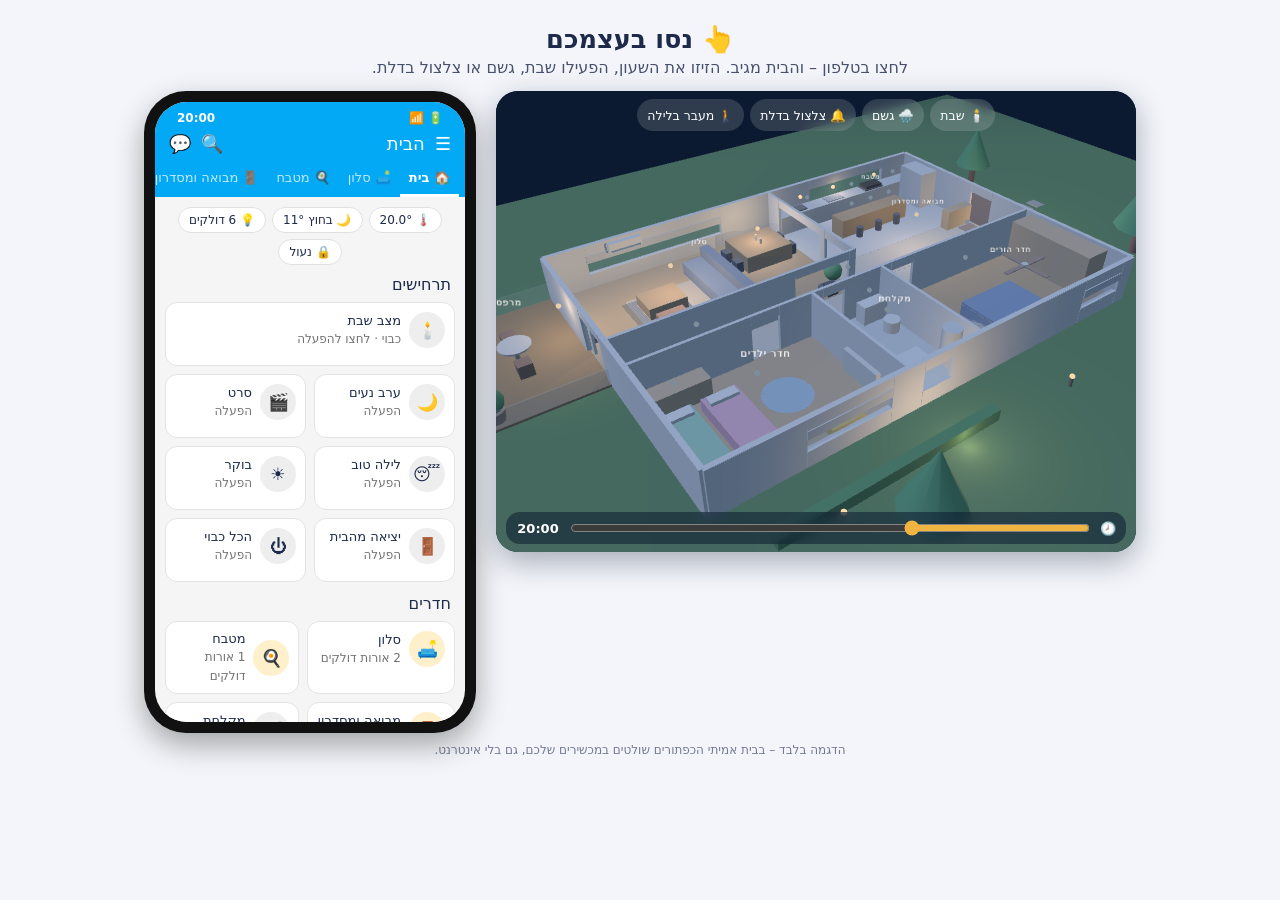
==== commit 71be53fe: "3D interactive demo on homepage 2026-11-22_2117" ====
--- a/demo.html
+++ b/demo.html
@@ -1,127 +1,322 @@
-<!doctype html><html lang="he" dir="rtl"><head><meta charset="utf-8"><meta name="robots" content="noindex"><meta name="viewport" content="width=device-width,initial-scale=1">
-<title>הדגמה – בית חכם לפי חבילה</title><meta property="og:type" content="website" /><meta property="og:title" content="הדגמה – בית חכם לפי חבילה" /><meta property="og:description" content="שבת וחג, תאורה, דוד, תריסים וניקיון – בית חכם מקומי, בלי ענן. ירושלים והסביבה." /><meta property="og:image" content="https://bayit.eliraz.biz/bayit-blue.png" /><meta property="og:image:width" content="512" /><meta property="og:image:height" content="512" /><meta name="twitter:card" content="summary" />
-<link href="fonts/heebo.css" rel="stylesheet">
+<!DOCTYPE html><html lang="he" dir="rtl"><head><meta charset="utf-8"><meta name="viewport" content="width=device-width,initial-scale=1"><title>הבית הנבון – דמו תלת־ממד</title>
 <style>
-:root{--n:#1E2A4A;--a:#F2B544;--ha:#03a9f4;--bg:#f2f4f7;--on:#ffb300}
-*{box-sizing:border-box}body{margin:0;font-family:Heebo,sans-serif;background:var(--bg);color:#212121}
-.top{background:var(--n);color:#fff;padding:14px 16px 0;position:sticky;top:0;z-index:5;box-shadow:0 2px 8px #0003}
-.top a{color:#fff;opacity:.8;font-size:.9rem;text-decoration:none}.top h1{margin:4px 0 10px;font-size:1.3rem}
-.tabs{display:flex;gap:6px}.tab{flex:1;border:0;border-radius:12px 12px 0 0;padding:10px 4px;font:700 .95rem Heebo;background:#ffffff22;color:#fff;cursor:pointer}
-.tab small{display:block;font-weight:400;opacity:.85}.tab.act{background:var(--bg);color:var(--n)}
-.sum{max-width:1100px;margin:14px auto 0;padding:0 14px}.sum .box{background:#fff;border-radius:16px;padding:14px 16px;border-right:6px solid var(--a)}
-.sum b{color:var(--n)}.sum ul{margin:6px 0 0;padding:0 18px;columns:2;font-size:.9rem}
-.bar{background:#fff;max-width:1100px;margin:12px auto 0;border-radius:16px;display:flex;align-items:center;gap:10px;padding:10px 14px;font-size:.9rem}
-.bar .dot{width:10px;height:10px;border-radius:50%;background:#4caf50}.mode{margin-inline-start:auto;font-weight:700;color:var(--n)}
-.grid{max-width:1100px;margin:12px auto 40px;padding:0 14px;display:grid;gap:12px;grid-template-columns:repeat(auto-fill,minmax(260px,1fr))}
-.card{background:#fff;border-radius:16px;padding:14px;box-shadow:0 1px 3px #0001;position:relative;transition:.3s}
-.card h3{margin:0 0 10px;font-size:1rem;display:flex;align-items:center;gap:8px}.ic{font-size:1.3rem}
-.card.lock{filter:grayscale(1);opacity:.4;pointer-events:none}
-.card.lock:after{content:attr(data-need);position:absolute;inset:auto 10px 10px auto;background:var(--n);color:#fff;font-size:.75rem;padding:3px 10px;border-radius:20px;opacity:1}
-.row{display:flex;align-items:center;gap:10px;padding:7px 0;border-top:1px solid #eee}.row:first-of-type{border:0}.row span{flex:1}
-.bulb{font-size:1.3rem;transition:.3s;filter:grayscale(1) opacity(.5)}.bulb.on{filter:drop-shadow(0 0 6px var(--on))}
-.sw{position:relative;width:42px;height:24px;border-radius:12px;background:#ccc;border:0;cursor:pointer;transition:.2s}
-.sw:after{content:"";position:absolute;top:3px;right:3px;width:18px;height:18px;border-radius:50%;background:#fff;transition:.2s}
-.sw.on{background:var(--ha)}.sw.on:after{right:21px}
-input[type=range]{width:100%;accent-color:var(--ha)}
-.btns{display:flex;flex-wrap:wrap;gap:8px}.b{border:0;border-radius:20px;padding:8px 14px;font:500 .9rem Heebo;background:#e3f2fd;color:#0277bd;cursor:pointer}
-.b:active{transform:scale(.96)}.b.warn{background:#ffebee;color:#c62828}.b.lockb{display:none}
-.big{font-size:2rem;font-weight:900;color:var(--n)}.mut{color:#5f5f5f;font-size:.85rem}
-.prog{height:8px;background:#eee;border-radius:4px;overflow:hidden;margin:8px 0}.prog i{display:block;height:100%;width:0;background:var(--ha);transition:.5s}
-.shutter{height:90px;border-radius:10px;background:linear-gradient(#87ceeb,#e0f4ff);position:relative;overflow:hidden;margin-bottom:8px}
-.shutter i{position:absolute;top:0;left:0;right:0;background:repeating-linear-gradient(#9aa4b1 0 7px,#7d8794 7px 9px);transition:height .6s}
-.cam{height:150px;border-radius:10px;background:radial-gradient(circle at 30% 70%,#3d4a5c,#141a24);position:relative;overflow:hidden;color:#fff}
-.cam .door{position:absolute;bottom:0;right:30%;width:28%;height:75%;background:#5d4037;border-radius:4px 4px 0 0}
-.cam .p{position:absolute;bottom:0;right:62%;font-size:3rem;transition:right 2s}.cam .ts{position:absolute;top:6px;left:8px;font:12px monospace}
-.cam .rec{position:absolute;top:6px;right:8px;font-size:12px}.cam .rec:before{content:"● ";color:#f44336}
-.auto .row{font-size:.9rem}.auto .row.lock{opacity:.35}
-#toasts{position:fixed;bottom:14px;left:14px;right:14px;max-width:380px;margin:auto;z-index:9;display:flex;flex-direction:column;gap:8px}
-.toast{background:#fff;border-radius:14px;padding:10px 14px;box-shadow:0 4px 16px #0003;font-size:.9rem;animation:in .3s;border-right:5px solid var(--ha)}
-.toast.red{border-color:#f44336}.toast b{display:block}@keyframes in{from{transform:translateY(20px);opacity:0}}
-.cta{text-align:center;margin:0 0 40px}.cta a{display:inline-block;background:var(--a);color:var(--n);font-weight:700;padding:14px 26px;border-radius:40px;text-decoration:none}
-:focus-visible{outline:3px solid #F2B544;outline-offset:2px}.wide{grid-column:1/-1}.vst{display:flex;justify-content:space-between;align-items:flex-end;margin-top:10px}.vrooms{display:flex;flex-wrap:wrap;gap:6px;margin-top:6px}.chip{background:#f1f3f6;border-radius:20px;padding:5px 12px;font-size:.85rem}.chip small{color:#666}.chip.now{background:#e3f2fd;color:#0277bd;font-weight:700}.chip.done{background:#e8f5e9}</style><link rel="icon" type="image/png" sizes="512x512" href="/bayit-blue.png?v=2611181950"><link rel="apple-touch-icon" href="/bayit-blue.png?v=2611181950"><link rel="manifest" href="/manifest.webmanifest?v=2611181950"><meta name="theme-color" content="#0b1026"></head><body>
-<div class="top"><a href="./">→ חזרה לעמוד הראשי</a><h1>ככה נראה הבית שלכם באפליקציה</h1>
-<div class="tabs"><button class="tab act" data-t="1">בסיס<small>להתחלה</small></button><button class="tab" data-t="2">מתקדם<small>הכי פופולרי</small></button><button class="tab" data-t="3">מלא<small>כל הבית</small></button></div></div>
-<div class="sum"><div class="box" id="sum"></div></div>
-<div class="bar"><span class="dot"></span><span>הכל רץ מקומית אצלכם בבית · <span id="clock"></span></span><span class="mode" id="mode">בבית</span></div>
-<div class="grid">
-<div class="card" data-t="1"><h3><span class="ic">💡</span>אורות</h3><div id="lights"></div></div>
-<div class="card" data-t="1"><h3><span class="ic">🕯️</span>שעון שבת חכם</h3>
-<div class="row"><span>מצב שבת</span><button class="sw" id="shab"></button></div>
-<div class="mut" id="shabtxt">כבוי · כשמופעל, האורות פועלים לפי זמני כניסת ויציאת השבת – בלי לכוון שעונים.</div></div>
-<div class="card" data-t="1"><h3><span class="ic">🎬</span>תרחישים</h3><div class="btns" id="scenes"></div><p class="mut">לחיצה אחת – כמה מכשירים יחד.</p></div>
-<div class="card" data-t="2"><h3><span class="ic">🔥</span>דוד שמש</h3><div class="big" id="boil">כבוי</div><div class="prog"><i id="boilp"></i></div>
-<div class="btns"><button class="b" onclick="boiler(30)">30 דק׳</button><button class="b" onclick="boiler(45)">45 דק׳</button><button class="b warn" onclick="boiler(0)">כבה</button></div><p class="mut">נכבה לבד ומודיע כשהמים חמים. (בהדגמה: שנייה = דקה)</p></div>
-<div class="card" data-t="2"><h3><span class="ic">❄️</span>מזגן וסלון</h3>
-<div class="row"><span>מזגן</span><b id="ac_t">24°</b><button class="b" onclick="ac(-1)">−</button><button class="b" onclick="ac(1)">+</button><button class="sw" id="ac"></button></div>
-<div class="row"><span>🌡️ טמפרטורה בסלון</span><b id="temp">26.1°</b></div><div class="row"><span>💧 לחות</span><b id="hum">55%</b></div></div>
-<div class="card" data-t="2"><h3><span class="ic">🚪</span>התראות בזמן אמת</h3>
-<div class="row"><span>דלת כניסה</span><b id="door">סגורה</b><button class="b" onclick="doorT()">פתח/סגור</button></div>
-<div class="row"><span>חיישן נזילה – מקלחת</span><b id="leak">יבש</b><button class="b warn" onclick="leak()">דמה נזילה</button></div></div>
-<div class="card" data-t="3"><h3><span class="ic">🪟</span>תריס סלון</h3><div class="shutter"><i id="shi"></i></div>
-<input type="range" id="sh" min="0" max="100" value="100"><div class="btns"><button class="b" onclick="shSet(100)">▲ פתח</button><button class="b" onclick="shSet(50)">חצי</button><button class="b" onclick="shSet(0)">▼ סגור</button></div></div>
-<div class="card wide" data-t="3"><h3><span class="ic">🤖</span>שואב שוטף – תוכניות ניקוי חכמות</h3>
-<div class="btns" id="vplans"></div>
-<div class="vst"><div><span class="mut">עכשיו</span><div class="big" id="vac" style="font-size:1.25rem">בעמדה, טעון</div></div><div><span class="mut">🔋</span> <b id="vbat">100%</b></div></div>
-<div class="prog"><i id="vacp"></i></div><div class="vrooms" id="vrooms"></div>
-<div class="btns" style="margin-top:8px"><button class="b warn" onclick="vacStop()">⏹ חזרה לתחנה</button><button class="b" onclick="vacStuck()">דמה היתקעות</button></div>
-<div class="mut" id="vrep" style="margin-top:8px"></div>
-<ul class="mut" style="margin:8px 0 0;padding:0 18px;line-height:1.7"><li>כמות שאיבות ושטיפות שונה לכל חדר (מטבח: 2 שאיבות + 3 שטיפות)</li><li>ריקון אבק ושטיפת מגבים עם מילוי מים בין החדרים – הרובוט לא "שוטף יבש"</li><li>הודעה לפני כל חדר כדי להספיק לפנות חפצים, והתראה מיידית אם נתקע</li><li>תוכנית חדשה עוצרת את הקודמת – אין חפיפות</li><li>דוח קצר בסוף כל ניקוי</li></ul>
-<p class="mut" style="font-size:.78rem;margin:8px 0 0">* זמין רק לשואבים רובוטיים הנתמכים ב-Home Assistant. ניקוי לפי חדרים, שטיפה וריקון אוטומטי תלויים ביכולות הדגם.</p></div>
-<div class="card" data-t="3"><h3><span class="ic">📷</span>מצלמת כניסה</h3><div class="cam"><div class="door"></div><div class="p" id="pp">🧍</div><span class="ts" id="camts"></span><span class="rec">שידור חי</span></div><p class="mut">ההקלטות נשמרות בבית – לא בענן של אף אחד.</p></div>
-<div class="card" data-t="3"><h3><span class="ic">⚡</span>צריכת חשמל</h3><div class="big" dir="ltr" style="text-align:right" id="pw">0 W</div><div class="mut" id="kwh">היום: 6.2 קוט״ש</div></div>
-<div class="card" data-t="2"><h3><span class="ic">🏃</span>יצאנו מהבית</h3><p class="mut" id="leavetxt"></p><button class="b warn" onclick="leave()">יצאנו!</button></div>
-<div class="card auto" data-t="1"><h3><span class="ic">⚙️</span>אוטומציות שרצות לבד</h3><div id="autos"></div></div>
+/* VOICE: showroom at night. IDEA: a real apartment model you control from a Home Assistant phone. PICTURE: lit 3D home. COLOUR: night navy, warm light, HA app UI. LAYOUT: house (with world controls), then phone. */
+body{margin:0;background:#f3f5fa;font-family:system-ui,-apple-system,"Segoe UI",Roboto,Arial,sans-serif;color:#1e2a4a}
+#p3{max-width:1040px;margin:24px auto;padding:0 12px}
+#p3 h2{text-align:center;margin:0 0 4px;font-size:1.6em}#p3 .sub{text-align:center;margin:0 0 14px;opacity:.8}
+#p3 .wrap{display:flex;gap:20px;align-items:flex-start;justify-content:center;flex-wrap:wrap}
+#p3 .house{flex:1 1 440px;max-width:640px;position:sticky;top:8px;z-index:2;border-radius:22px;overflow:hidden;background:#0b1a30;box-shadow:0 10px 30px #0b1a3055;touch-action:none}
+#p3 canvas{display:block;width:100%;height:auto}
+#p3 button{font:inherit;cursor:pointer;border:0;color:inherit;background:none}
+#p3 .sim{position:absolute;top:8px;left:8px;right:8px;display:flex;gap:6px;flex-wrap:wrap;justify-content:center}
+#p3 .sim button{background:#ffffff26;color:#fff;border-radius:16px;padding:6px 10px;font-size:12.5px;backdrop-filter:blur(6px);min-height:32px}
+#p3 .sim button.on{background:#f0b441;color:#1e2a4a;font-weight:700}
+#p3 .clock{position:absolute;bottom:8px;left:10px;right:10px;display:flex;align-items:center;gap:8px;color:#fff;font-size:13px;background:#0b1a3088;border-radius:14px;padding:6px 10px;backdrop-filter:blur(6px)}
+#p3 .clock input{flex:1;accent-color:#f0b441}#p3 .clock b{min-width:44px;text-align:center}
+#p3 .auto{position:absolute;top:52px;left:50%;transform:translate(-50%,-8px);background:#fff;color:#1e2a4a;border-radius:14px;padding:7px 12px;font-size:13px;box-shadow:0 6px 18px #0004;opacity:0;transition:opacity .4s,transform .4s;pointer-events:none;max-width:86%;text-align:center}
+#p3 .auto.show{opacity:1;transform:translate(-50%,0)}
+#p3 .phone{flex:0 0 310px;width:310px;background:#111;border-radius:42px;padding:11px;box-shadow:0 12px 30px #0005}
+#p3 .scr{background:#f5f5f5;border-radius:32px;height:620px;overflow:hidden;position:relative;display:flex;flex-direction:column;font-family:Roboto,system-ui,sans-serif}
+#p3 .bar{display:flex;justify-content:space-between;padding:9px 22px 2px;font-size:12px;font-weight:600;direction:ltr;background:#03a9f4;color:#fff}
+#p3 .top{background:#03a9f4;color:#fff;display:flex;align-items:center;gap:10px;padding:6px 14px 8px;font-size:18px}#p3 .top b{flex:1;font-weight:500}
+#p3 .tabs{display:flex;background:#03a9f4;overflow-x:auto;scrollbar-width:none;padding:0 6px}#p3 .tabs::-webkit-scrollbar{display:none}
+#p3 .tab{flex:0 0 auto;color:#ffffffc0;padding:8px 9px 9px;font-size:13px;border-bottom:3px solid transparent}#p3 .tab.on{color:#fff;border-color:#fff;font-weight:600}
+#p3 .shb{background:#3d2a5c;color:#fff;font-size:12.5px;padding:7px 12px;text-align:center}
+#p3 .cnt{flex:1;overflow-y:auto;padding:10px 10px 16px}
+#p3 .badges{display:flex;gap:6px;flex-wrap:wrap;justify-content:center;margin-bottom:10px}
+#p3 .bdg{background:#fff;border:1px solid #e0e0e0;border-radius:18px;padding:5px 10px;font-size:12px}
+#p3 .sec{font-size:16px;font-weight:500;margin:6px 4px 8px}
+#p3 .grid{display:grid;grid-template-columns:1fr 1fr;gap:8px;margin-bottom:12px}
+#p3 .tile{background:#fff;border:1px solid #e3e3e3;border-radius:12px;padding:9px;display:flex;flex-direction:column;gap:6px;cursor:pointer;min-height:44px}
+#p3 .tile.wide{grid-column:1/-1}#p3 .dis .tile[data-open]{opacity:.55;pointer-events:none}
+#p3 .th{display:flex;align-items:center;gap:8px}
+#p3 .ti{width:36px;height:36px;border-radius:50%;flex:0 0 36px;display:grid;place-items:center;font-size:17px;background:#eeeeee;transition:background .6s}
+#p3 .tx{min-width:0}#p3 .tx b{display:block;font-size:13px;font-weight:500;white-space:nowrap;overflow:hidden;text-overflow:ellipsis}#p3 .tx span{font-size:12px;color:#727272}
+#p3 .feat{display:flex;gap:6px}#p3 .feat button{flex:1;background:#f1f1f1;border-radius:10px;padding:6px 0;font-size:13px}
+#p3 .tile input[type=range]{width:100%;margin:0;accent-color:#ffb300}
+#p3 .sh{position:absolute;inset:0;background:#0006;display:flex;align-items:flex-end;opacity:0;pointer-events:none;transition:opacity .3s;z-index:5}
+#p3 .sh.open{opacity:1;pointer-events:auto}
+#p3 .sheet{background:#fff;width:100%;border-radius:24px 24px 0 0;padding:10px 16px 18px;transform:translateY(100%);transition:transform .35s}
+#p3 .sh.open .sheet{transform:none}
+#p3 .hdl{width:40px;height:4px;border-radius:2px;background:#ccc;margin:0 auto 10px}
+#p3 .sheet h3{margin:0 0 2px;font-size:17px;font-weight:500;text-align:center}#p3 .sheet .st{text-align:center;color:#727272;font-size:13px;margin-bottom:10px}
+#p3 .vs{width:110px;height:240px;margin:0 auto 12px;border-radius:26px;background:#eee;position:relative;overflow:hidden;touch-action:none;cursor:ns-resize}
+#p3 .vs i{position:absolute;bottom:0;left:0;right:0;background:#ffb300;transition:height .25s}
+#p3 .acts{display:flex;gap:8px;justify-content:center;flex-wrap:wrap}#p3 .acts button{background:#f1f1f1;border-radius:14px;padding:8px 12px;font-size:13px}#p3 .acts button.on{background:#1e2a4a;color:#fff}
+#p3 .dot{width:30px;height:30px;border-radius:50%!important;padding:0!important}
+#p3 .cam{border-radius:14px;overflow:hidden;margin-bottom:10px;background:#111}#p3 .cam svg{display:block;width:100%}
+#p3 .note{text-align:center;font-size:12px;opacity:.6;margin-top:10px}
+#p3 .err{color:#fff;padding:40px;text-align:center}
+@media (max-width:700px){#p3 .house{flex-basis:100%}#p3 .scr{height:520px}#p3 .sim button{padding:5px 8px;font-size:12px}}
+@media (prefers-reduced-motion:reduce){#p3 *{transition:none!important}}
+</style></head><body>
+<section id="p3" dir="rtl" aria-label="דמו אינטראקטיבי: שליטה בבית מהטלפון">
+<h2>👆 נסו בעצמכם</h2><p class="sub">לחצו בטלפון – והבית מגיב. הזיזו את השעון, הפעילו שבת, גשם או צלצול בדלת.</p>
+<div class="wrap">
+<div class="house"><canvas id="p3c"></canvas>
+<div class="sim"><button data-sim="shabbat">🕯️ שבת</button><button data-sim="rain">🌧️ גשם</button><button data-sim="bell">🔔 צלצול בדלת</button><button data-sim="walk">🚶 מעבר בלילה</button></div>
+<div class="auto" id="p3a" role="status" aria-live="polite"></div>
+<div class="clock"><span>🕗</span><input type="range" id="p3h" min="12" max="35.75" step="0.25" value="20" aria-label="שעה ביום"><b id="p3hl">20:00</b></div>
 </div>
-<div style="max-width:1100px;margin:0 auto 20px;padding:0 14px"><div id="disc" style="font-size:.8rem;color:#5f5f5f;line-height:1.7;margin-top:10px">⚡ עבודה שמחייבת חיבור לחשמל (מפסקים בקיר, תריסים, דוד) מתבצעת רק על ידי חשמלאי מוסמך.<br>🔔 המערכת מתריעה ומסייעת – היא אינה מונעת נזקים ואינה מחליפה מערכת אזעקה, גלאי עשן תקני או השגחה.</div></div><div class="cta"><a href="ideas.html" style="display:inline-block;margin-bottom:12px;color:#1E2A4A;font-weight:700">💡 גלו עוד רעיונות ←</a><br><a id="wa" href="./">רוצים כזה בבית? ייעוץ טלפוני – ללא עלות</a></div>
-<footer style="text-align:center;padding:24px 16px;font-size:.8rem;color:#666;line-height:1.7">© 2026 הבית הנבון – יניב אלירז. כל הזכויות שמורות. · <a href="nagishut.html" style="color:inherit">הצהרת נגישות</a><br>Home Assistant וכל שמות המוצרים הם סימנים מסחריים של בעליהם. העסק אינו קשור אליהם רשמית.</footer><div id="toasts" role="status" aria-live="polite"></div>
+<div class="phone"><div class="scr">
+<div class="bar"><span id="p3bt">20:00</span><span>📶 🔋</span></div>
+<div class="top"><span>☰</span><b>הבית</b><span>🔍</span><span>💬</span></div>
+<div class="tabs" id="p3t"></div><div id="p3b"></div>
+<div class="cnt" id="p3v"></div>
+<div class="sh" id="p3s"><div class="sheet" id="p3sh"></div></div>
+</div></div>
+</div>
+<p class="note">הדגמה בלבד – בבית אמיתי הכפתורים שולטים במכשירים שלכם, גם בלי אינטרנט.</p>
+</section>
+<script src="js/three.min.js"></script>
 <script>
-const $=id=>document.getElementById(id);let T=1;const N={1:'בסיס',2:'מתקדם',3:'מלא'};
-const SUM={1:['מרכז בקרה ביתי + אפליקציה','4 נקודות תאורה חכמות','שעון שבת לפי זמני השבת','2 תרחישים + אוטומציות שקיעה וזריחה'],
-2:['כל מה שבבסיס','דוד שמש חכם עם טיימר','מזגן + חיישני טמפרטורה ולחות','חיישן דלת והתראת נזילה','כפתור "יצאנו" ותרחישים נוספים'],
-3:['כל מה שבמתקדם','תריס חשמלי','שואב רובוטי משולב','מצלמת כניסה בלי ענן','מדידת צריכת חשמל ומצב לילה']};
-const L=[['סלון',1],['מטבח',1],['מסדרון',0],['חדר שינה',0]],S={};
-const SC=[['🌇 ערב',1,[1,1,1,0]],['☀️ בוקר',1,[0,1,1,0]],['🍽️ ארוחת ערב',2,[1,1,0,0]],['🎥 סרט',2,[0,0,1,0]],['🌙 לילה טוב',3,[0,0,1,0]]];
-const AU=[['מסדרון נדלק עמום בשקיעה',1],['אורות נכבים בזריחה',1],['שבת: הדלקה וכיבוי לפי הזמנים',1],['דוד נכבה לבד + הודעה',2],['מזגן נדלק מעל 27°',2],['דלת נפתחה כשאין אף אחד בבית → התראה',2],['נזילה → התראה דחופה לטלפון',2],['תריס נסגר בשקיעה',3],['שואב יוצא כשכולם יצאו',3],['22:30 – מצב לילה לכל הבית',3]];
-function toast(t,m,red){const d=document.createElement('div');d.className='toast'+(red?' red':'');d.innerHTML='<b>'+t+'</b>'+m;$('toasts').prepend(d);setTimeout(()=>d.remove(),4500)}
-document.addEventListener('click',()=>setTimeout(()=>document.querySelectorAll('.sw').forEach(b=>{b.setAttribute('role','switch');b.setAttribute('aria-checked',b.classList.contains('on'));b.setAttribute('aria-label','מתג')}),50));function sw(el,v){el.classList.toggle('on',v)}
-function drawL(){$('lights').innerHTML=L.map((l,i)=>'<div class="row"><span class="bulb '+(l[1]?'on':'')+'">💡</span><span>'+l[0]+'</span><button class="sw '+(l[1]?'on':'')+'" onclick="L['+i+'][1]^=1;drawL();power()"></button></div>').join('')}
-function drawS(){$('scenes').innerHTML=SC.map((s,i)=>s[1]<=T?'<button class="b" onclick="scene('+i+')">'+s[0]+'</button>':'').join('')}
-function scene(i){SC[i][2].forEach((v,j)=>L[j][1]=v);drawL();power();if(i==3&&T>=3)shSet(0);if(i==4){if(T>=3)shSet(0);S.boil=0;boilDraw();$('mode').textContent='לילה'}toast('תרחיש הופעל',SC[i][0])}
-function setT(t){T=t;document.querySelectorAll('.tab').forEach(b=>b.classList.toggle('act',b.dataset.t==t));
-document.querySelectorAll('.card[data-t]').forEach(c=>{const n=+c.dataset.t;c.classList.toggle('lock',n>t);c.dataset.need='בחבילת '+N[n]});
-$('sum').innerHTML='<b>חבילת '+N[t]+'</b> – מה כלול:<ul>'+SUM[t].map(x=>'<li>'+x+'</li>').join('')+'</ul><div style="font-size:.8rem;color:#5f5f5f;margin-top:8px">המחיר נקבע בהצעת מחיר אישית אחרי שיחת ייעוץ.</div>';
-$('autos').innerHTML=AU.map(a=>'<div class="row'+(a[1]>t?' lock':'')+'"><span>'+a[0]+'</span><button class="sw '+(a[1]<=t?'on':'')+'"></button></div>').join('');
-$('leavetxt').textContent='מכבה את כל האורות והמזגן'+(t>=3?', סוגר תריס ומוציא את השואב':'')+' – בלחיצה אחת.';drawS()}
-document.querySelectorAll('.tab').forEach(b=>b.onclick=()=>setT(+b.dataset.t));
-$('shab').onclick=function(){S.shab=!S.shab;sw(this,S.shab);$('shabtxt').textContent=S.shab?'פועל · כניסת שבת 16:21 → אורות סלון ומטבח דולקים · 23:00 כיבוי · 06:30 מסדרון נדלק':'כבוי · כשמופעל, האורות פועלים לפי זמני כניסת ויציאת השבת – בלי לכוון שעונים.';$('mode').textContent=S.shab?'שבת':'בבית';if(S.shab){L[0][1]=L[1][1]=1;drawL();toast('שבת שלום 🕯️','האורות יפעלו לבד עד צאת השבת')}}
-let bt;function boiler(m){clearInterval(bt);S.boil=m;S.bmax=m;boilDraw();if(!m)return;toast('הדוד הופעל 🔥',m+' דקות');bt=setInterval(()=>{S.boil--;boilDraw();if(S.boil<=0){clearInterval(bt);toast('המים חמים 🚿','הדוד כבה לבד')}},1000)}
-function boilDraw(){$('boil').textContent=S.boil>0?'פועל · עוד '+S.boil+' דק׳':'כבוי';$('boilp').style.width=S.boil>0?(100-S.boil/S.bmax*100)+'%':'0';power()}
-S.act=24;function ac(d){S.act+=d;$('ac_t').textContent=S.act+'°'}
-$('ac').onclick=function(){S.ac=!S.ac;sw(this,S.ac);power();toast('מזגן',S.ac?'הופעל על '+S.act+'°':'כובה')}
-function doorT(){S.door=!S.door;$('door').textContent=S.door?'פתוחה':'סגורה';$('pp').style.right=S.door?'34%':'62%';if(S.door)toast('🚪 הדלת נפתחה',S.away?'אין אף אחד בבית!':'ברוכים הבאים',S.away)}
-function leak(){$('leak').textContent='נזילה!';toast('🚨 נזילה במקלחת','בדקו מיד – נשלח לכל בני הבית',1);setTimeout(()=>$('leak').textContent='יבש',5000)}
-const sh=$('sh');function shSet(v){sh.value=v;shDraw()}function shDraw(){$('shi').style.height=(100-sh.value)+'%'}sh.oninput=shDraw;
-const VP={'ניקוי יסודי':[['מטבח',2,3],['פינת אוכל',2,3],['סלון',2,2]],'ניקוי מהיר':[['מטבח',1,1,1],['פינת אוכל',1,1,1],['סלון',1,1,1]],'שאיבה מהירה':[['מטבח',2,0],['פינת אוכל',2,0],['סלון',2,0]],'חדרי שינה':[['חדר הורים',1,1],['חדר ילדים',1,1],['מסדרון',2,2],['אמבטיה',2,2]]};
-let vq=[],vt,vi=0,vplan='',vst=0,vbat=100,vR=[],vhold=0,vstart=0;
-function vDraw(){$('vrooms').innerHTML=vR.map(r=>'<span class="chip '+r.s+'">'+(r.s=='done'?'✅':r.s=='now'?'🧹':'⏳')+' '+r.n+' <small>'+(r.p?'שאיבה+שטיפה ×'+r.v:r.v+' שאיבות'+(r.m?' · '+r.m+' שטיפות':''))+'</small></span>').join('');$('vbat').textContent=Math.round(vbat)+'%'}
-function vac(p){if(p==='כל הבית'||!VP[p])p='ניקוי מהיר';clearInterval(vt);if(vplan&&vst)toast('🛑 התוכנית הקודמת בוטלה','כדי שלא יהיו שתי תוכניות במקביל');vplan=p;vR=VP[p].map(r=>({n:r[0],v:r[1],m:r[2],p:r[3],s:'wait'}));vq=[];
- vR.forEach((r,i)=>{vq.push(['go',i]);if(r.p)for(let k=1;k<=r.v;k++)vq.push(['c',i,'שואבת ושוטפת במקביל',k,r.v]);else{for(let k=1;k<=r.v;k++)vq.push(['c',i,'שאיבה',k,r.v]);vq.push(['dust',i]);for(let k=1;k<=r.m;k++){vq.push(['c',i,'שטיפה רטובה',k,r.m]);vq.push(['wash',i])}}vq.push(['end',i])});
- vq.push(['fin']);vi=0;vst=1;vbat=Math.max(vbat,85);vstart=Date.now();$('vrep').textContent='';if(vbat<40){toast('🔌 טעינה','הסוללה נמוכה – נטען ל-80% לפני היציאה')}toast('🤖 '+p,'יוצאת לדרך – '+vR.length+' אזורים');vDraw();vt=setInterval(vStep,900)}
-function vStep(){if(vhold){vhold--;if(!vhold){toast('✅ השתחררה','ממשיכה מאיפה שעצרה');}return}const s=vq[vi++];if(!s)return;const r=vR[s[1]];$('vacp').style.width=(vi/vq.length*100)+'%';vbat-=0.6;
- if(s[0]=='go'){r.s='now';$('vac').textContent='בדרך ל'+r.n;toast('🔔 '+r.n+' – עוד רגע','פנו חפצים מהרצפה 🧸')}
- else if(s[0]=='c'){$('vac').textContent=r.n+' · '+s[2]+' '+s[3]+'/'+s[4]}
- else if(s[0]=='dust'){$('vac').textContent='בתחנה · ריקון מיכל אבק 🗑️'}
- else if(s[0]=='wash'){$('vac').textContent='בתחנה · שטיפת מגבים ומילוי מים 💧'}
- else if(s[0]=='end'){r.s='done';const nx=vR[s[1]+1];toast('✅ '+r.n+' נקי',nx?'הבא בתור: '+nx.n:'חוזרת לתחנה')}
- else if(s[0]=='fin'){clearInterval(vt);vst=0;$('vac').textContent='חזרה לתחנה · מייבשת מגבים';$('vacp').style.width=0;
-  const t=Math.round((Date.now()-vstart)/900*1.5);$('vrep').innerHTML='📋 <b>דוח ניקוי – '+vplan+':</b> '+vR.map(x=>x.n).join(', ')+' · הכל בוצע כמתוכנן · '+t+' דק׳ · סוללה '+Math.round(vbat)+'%';toast('📋 הניקוי הסתיים','הכל בוצע כמתוכנן')}
- vDraw()}
-function vacStop(){clearInterval(vt);if(vst)toast('⏹ חזרה לתחנה','התוכנית נעצרה');vst=0;$('vac').textContent='בעמדה';$('vacp').style.width=0}
-function vacStuck(){if(!vst){toast('🤖','הפעילו קודם תוכנית ניקוי');return}const r=vR.find(x=>x.s=='now');vhold=4;toast('⚠️ נתקעה על מפתן',(r?r.n:'')+' – כדאי להציץ',1);$('vac').textContent='נתקעה – ממתינה לעזרה'}
-$('vplans').innerHTML=Object.keys(VP).map(p=>'<button class="b" onclick="vac(\''+p+'\')">'+p+'</button>').join('');
-function leave(){L.forEach(l=>l[1]=0);drawL();S.ac=0;sw($('ac'),0);S.away=1;$('mode').textContent='יצאנו';if(T>=3){shSet(0);vac('כל הבית')}power();toast('להתראות 👋','הבית במצב "יצאנו"');setTimeout(()=>S.away=0,15000)}
-function power(){S.pw=120+L.filter(l=>l[1]).length*9+(S.boil>0?2500:0)+(S.ac?900:0)+Math.round(Math.random()*20);$('pw').textContent=S.pw.toLocaleString()+' W'}
-setInterval(()=>{const d=new Date(),t=d.toLocaleTimeString('he-IL',{hour:'2-digit',minute:'2-digit'});$('clock').textContent=t;$('camts').textContent=d.toLocaleString('he-IL');power();$('temp').textContent=(S.ac?23.5:26.1+Math.random()*.3-.15).toFixed(1)+'°'},1500);
-fetch('wa.txt').then(r=>r.ok?r.text():'').then(u=>{if(u.trim())$('wa').href=u.trim()});
-drawL();shDraw();setT(1);power();
-</script><script src="a11y.js?v=2611190931" defer></script></body></html>
+{
+const $=s=>document.querySelector('#p3 '+s);
+// ---------- plan & devices ----------
+const R={home:{n:'בית',i:'🏠'},
+living:{n:'סלון',i:'🛋️',r:[[10,10,320,200]],fl:0xb08a62},kitchen:{n:'מטבח',i:'🍳',r:[[330,10,260,140]],fl:0xd5d9df},
+hall:{n:'מבואה ומסדרון',i:'🚪',r:[[330,150,260,60],[10,210,580,50]],fl:0xcfc6b8},bath:{n:'מקלחת',i:'🚿',r:[[230,260,100,160]],fl:0xc9d3dc},
+kids:{n:'חדר ילדים',i:'🧸',r:[[10,260,220,160]],fl:0xb69470},parents:{n:'חדר הורים',i:'🛏️',r:[[330,260,260,160]],fl:0xa9845d},out:{n:'גינה ומרפסת',i:'🌳'}};
+const DV=[['living','lc','light','תאורת סלון',{b:60,tone:'warm'}],['living','ld','light','מנורת פינת אוכל',{b:70,tone:'warm'}],['living','ll','light','מנורה צבעונית',{b:40,tone:'color',c:'#ff4f7b'}],['living','lf','light','מנורת עמידה',{b:50,tone:'warm'}],['living','ls','shutter','תריס סלון',{pos:100}],['living','cur','curtain','וילון למרפסת',{pos:100}],['living','ac','ac','מזגן',{t:23}],['living','tv','tv','טלוויזיה',{}],['living','vac','vac','שואב שוטף',{mode:'both'}],
+['kitchen','ks','light','ספוטים',{b:80,tone:'cool'}],['kitchen','kp','light','מנורות מעל האי',{b:60,tone:'warm'}],['kitchen','kl','light','לד מתחת לארונות',{b:100,tone:'warm',nodim:1}],['kitchen','pl','plate','פלטה',{}],['kitchen','ov','oven','חשמל לתנור',{}],
+['hall','eh','light','תאורת מבואה',{b:60,tone:'warm'}],['hall','co','light','תאורת מסדרון',{b:40,tone:'warm'}],['hall','lk','lock','דלת כניסה',{on:1}],['hall','bell','bell','מצלמת פעמון',{}],['hall','mo','motion','חיישן תנועה',{}],
+['bath','bl','light','תאורה',{b:100,tone:'cool',nodim:1}],['bath','bm','light','תאורת מראה',{b:100,tone:'cool',nodim:1}],['bath','bo','boiler','דוד מים',{m:45}],
+['kids','kc','light','תאורת תקרה',{b:70,tone:'warm'}],['kids','kn','light','מנורת לילה',{b:5,tone:'warm'}],['kids','ht','heater','רדיאטור',{temp:20.4}],['kids','kss','shutter','תריס',{pos:100}],
+['parents','pc','light','תאורת תקרה',{b:70,tone:'warm'}],['parents','pb','light','מנורות ליד המיטה',{b:30,tone:'warm'}],['parents','fan','fan','מאוורר תקרה',{}],['parents','ps','shutter','תריס',{pos:100}],['parents','pt','temp','טמפרטורה',{temp:20.1}],
+['out','ob','light','תאורת מרפסת',{b:70,tone:'warm'}],['out','og','light','פנסי גינה',{b:80,tone:'warm'}],['out','ir','irr','השקיה',{}]];
+const D={};for(const[r,id,k,n,o]of DV)D[id]=Object.assign({id,r,k,n,on:0},o);
+const L=[5,10,20,30,40,50,60,75,90,100];
+const SC=[['🌙','ערב נעים',{lc:[1,30,'warm'],ld:[1,50],ll:[1,40],lf:[1,50],kl:[1],kp:[1,40],eh:[1,30],ob:[1,60],og:[1,70]}],['🎬','סרט',{ll:[1,10],tv:[1],ls:[0],cur:[0]}],['😴','לילה טוב',{kn:[1,5],co:[1,5],ls:[0],kss:[0],ps:[0],cur:[0],lk:[1]}],['☀️','בוקר',{ls:[100],kss:[100],ps:[100],cur:[100],ks:[1,80,'cool']}],['🚪','יציאה מהבית',{lk:[1],ls:[0],kss:[0],ps:[0],vac:[1],ov:[0],ac:[0],fan:[0]}],['⏻','הכל כבוי',{}]];
+let view='home',scene=null,sheet=null,hr=20,shab=false,rain=false,lastAuto='';
+const IC={light:'💡',shutter:'🪟',curtain:'🪟',ac:'❄️',tv:'📺',vac:'🤖',oven:'🍞',plate:'🍲',lock:'🔒',boiler:'♨️',heater:'🔥',temp:'🌡️',irr:'💧',fan:'🌀',bell:'🔔',motion:'🚶'};
+const COL={light:'#ffb300',shutter:'#8e44ad',curtain:'#00897b',ac:'#03a9f4',tv:'#5c6bc0',vac:'#26a69a',oven:'#f4511e',plate:'#f4511e',lock:'#43a047',boiler:'#ff7043',heater:'#ff7043',irr:'#29b6f6',fan:'#03a9f4',bell:'#5c6bc0',motion:'#7e57c2'};
+const hh=h=>{h=((h%24)+24)%24;return String(Math.floor(h)).padStart(2,'0')+':'+String(Math.round((h%1)*60)).padStart(2,'0')};
+function stateTxt(d){switch(d.k){
+ case'light':return d.on?(d.nodim?'דולק':'דולק · '+d.b+'%'):'כבוי';
+ case'shutter':case'curtain':return d.pos==100?'פתוח':d.pos==0?'סגור':'פתוח · '+d.pos+'%';
+ case'ac':return d.on?'חימום · '+d.t+'°':'כבוי';case'tv':return d.on?'דולקת':'כבויה';case'fan':return d.on?'פועל':'כבוי';
+ case'vac':return d.on?({vac:'שואב…',mop:'שוטף…',both:'שואב ושוטף…'})[d.mode]:'בתחנה · '+({vac:'שאיבה',mop:'שטיפה',both:'שאיבה ושטיפה'})[d.mode];case'oven':return d.on?'חשמל פתוח':'נעול לילדים';case'plate':return d.on?'פועלת':'כבויה';
+ case'lock':return d.on?'נעולה':'פתוחה';case'boiler':return d.on?'מחמם · עוד '+d.m+' דק׳':'כבוי';
+ case'heater':return (d.on?'מחמם · ':'כבוי · ')+d.temp.toFixed(1)+'°';case'temp':return d.temp.toFixed(1)+'°';case'irr':return d.on?'משקה…':'כבוי';
+ case'bell':return d.on?'צלצול עכשיו!':'אין צלצולים';case'motion':return d.on?'זוהתה תנועה':'אין תנועה'}}
+const isOn=d=>d.k=='shutter'||d.k=='curtain'?d.pos>0:d.k=='temp'?0:!!d.on;
+const icon=d=>d.k=='lock'&&!d.on?'🔓':IC[d.k];
+function tile(d){const on=isOn(d),c=COL[d.k]||'#999';let f='';
+ if(d.k=='shutter'||d.k=='curtain')f=`<div class="feat"><button data-sh="${d.id}" data-v="100" aria-label="פתח">▲</button><button data-sh="${d.id}" data-v="50" aria-label="חצי">◼</button><button data-sh="${d.id}" data-v="0" aria-label="סגור">▼</button></div>`;
+ if(d.k=='light'&&d.on&&!d.nodim){const bi=L.reduce((m,v,i)=>Math.abs(v-d.b)<Math.abs(L[m]-d.b)?i:m,0);f=`<input type="range" min="0" max="9" value="${bi}" data-br="${d.id}" aria-label="בהירות">`}
+ return `<div class="tile${f?' wide':''}" data-open="${d.id}"><div class="th"><button class="ti" data-tg="${d.id}" style="${on?`background:${c}33;color:${c}`:''}" aria-label="הפעלה/כיבוי">${icon(d)}</button><div class="tx"><b>${d.n}</b><span>${stateTxt(d)}</span></div></div>${f}</div>`}
+function ui(){
+ $('#p3t').innerHTML=Object.keys(R).map(k=>`<button class="tab ${k==view?'on':''}" data-view="${k}">${R[k].i} ${R[k].n}</button>`).join('');
+ $('#p3b').innerHTML=shab?'<div class="shb">🕯️ מצב שבת – הבית עובד לבד לפי שעון השבת</div>':'';$('#p3bt').textContent=hh(hr);
+ let h='';
+ if(view=='home'){const lo=Object.values(D).filter(d=>d.k=='light'&&d.on).length;
+  h=`<div class="badges"><span class="bdg">🌡️ ${D.pt.temp.toFixed(1)}°</span><span class="bdg">${rain?'🌧️ יורד גשם':'🌙 בחוץ 11°'}</span><span class="bdg">💡 ${lo} דולקים</span><span class="bdg">${D.lk.on?'🔒 נעול':'🔓 פתוח'}</span></div>`;
+  h+=`<div class="sec">תרחישים</div><div class="grid"><div class="tile wide" data-shab="1"><div class="th"><span class="ti" style="${shab?'background:#7e57c233':''}">🕯️</span><div class="tx"><b>מצב שבת</b><span>${shab?'פעיל – שעון שבת אוטומטי':'כבוי · לחצו להפעלה'}</span></div></div></div>${SC.map(([i,n])=>`<div class="tile" data-scene="${n}"><div class="th"><span class="ti" style="${scene==n?'background:#03a9f433':''}">${i}</span><div class="tx"><b>${n}</b><span>${scene==n?'פעיל':'הפעלה'}</span></div></div></div>`).join('')}</div>`;
+  h+=`<div class="sec">חדרים</div><div class="grid">${Object.keys(R).filter(k=>k!='home').map(k=>{const n=Object.values(D).filter(d=>d.r==k&&d.k=='light'&&d.on).length;return `<div class="tile" data-view="${k}"><div class="th"><span class="ti" style="${n?'background:#ffb30033':''}">${R[k].i}</span><div class="tx"><b>${R[k].n}</b><span>${n?n+' אורות דולקים':'הכל כבוי'}</span></div></div></div>`}).join('')}</div>`}
+ else h=`<div class="sec">${R[view].i} ${R[view].n}</div><div class="grid">${Object.values(D).filter(d=>d.r==view).map(tile).join('')}</div>`;
+ const v=$('#p3v');v.classList.toggle('dis',shab);v.innerHTML=h;if(sheet)sheetUI();if(window.P3)P3.sync()}
+const CAM=`<svg viewBox="0 0 300 180"><rect width="300" height="180" fill="#1b2433"/><rect x="190" y="20" width="80" height="160" fill="#5d4037"/><circle cx="260" cy="100" r="4" fill="#ffd27a"/><rect x="0" y="150" width="300" height="30" fill="#2d3748"/><ellipse cx="120" cy="178" rx="60" ry="8" fill="#0006"/><circle cx="120" cy="62" r="24" fill="#c9a27a"/><path d="M80 180 q0-80 40-90 q40 10 40 90z" fill="#3f6fb5"/><rect x="95" y="105" width="34" height="26" rx="3" fill="#c9a27a"/><text x="10" y="18" fill="#fff" font-size="11">● LIVE · דלת כניסה</text></svg>`;
+function sheetUI(){const d=D[sheet];let h=`<div class="hdl"></div><h3>${icon(d)} ${d.n}</h3><div class="st">${stateTxt(d)}</div>`;
+ if(d.k=='light'){if(!d.nodim)h+=`<div class="vs" id="p3vs" role="slider" aria-label="בהירות" aria-valuenow="${d.on?d.b:0}"><i style="height:${d.on?d.b:0}%"></i></div>`;
+  h+=`<div class="acts"><button class="${d.on?'on':''}" data-tg="${d.id}">⏻ ${d.on?'כבה':'הדלק'}</button>`;
+  if(d.tone=='color')h+=['#ff4f7b','#7b6cff','#2fbf71','#ffb347','#ffffff'].map(c=>`<button class="dot" style="background:${c};border:1px solid #ddd" data-col="${c}" aria-label="צבע"></button>`).join('');
+  else if(!d.nodim)h+=`<button class="${d.tone=='warm'?'on':''}" data-tone="warm">🕯️ חם</button><button class="${d.tone=='cool'?'on':''}" data-tone="cool">☀️ לבן</button>`;h+='</div>'}
+ else if(d.k=='shutter'||d.k=='curtain')h+=`<div class="vs" id="p3vs" role="slider" aria-label="מיקום" aria-valuenow="${d.pos}"><i style="height:${d.pos}%;background:${COL[d.k]}"></i></div><div class="acts"><button data-sh="${d.id}" data-v="100">▲ פתח</button><button data-sh="${d.id}" data-v="0">▼ סגור</button></div>`;
+ else if(d.k=='ac')h+=`<div class="acts"><button class="${d.on?'on':''}" data-tg="${d.id}">⏻</button><button data-ac="-1">−</button><b style="font-size:26px;padding:0 8px">${d.t}°</b><button data-ac="1">+</button></div>`;
+ else if(d.k=='vac')h+=`<div class="acts" style="margin-bottom:10px">${[['vac','🌀 שאיבה'],['mop','💧 שטיפה'],['both','🌀💧 שניהם']].map(([m,t])=>`<button class="${d.mode==m?'on':''}" data-vm="${m}">${t}</button>`).join('')}</div><div class="acts"><button class="${d.on?'on':''}" data-tg="vac">${d.on?'🏠 חזרה לתחנה':'▶ התחל ניקוי'}</button></div>`;
+ else if(d.k=='bell')h+=`<div class="cam">${CAM}</div><div class="acts"><button data-door="1">🔓 פתח דלת</button><button data-door="0">🔊 דבר</button></div>`;
+ else h+=`<div class="acts"><button class="${isOn(d)?'on':''}" data-tg="${d.id}">${d.k=='lock'?(d.on?'🔓 פתח':'🔒 נעל'):d.k=='vac'?(d.on?'🏠 חזרה לתחנה':'▶ התחל ניקוי'):'⏻ '+(d.on?'כבה':'הפעל')}</button></div>`;
+ $('#p3sh').innerHTML=h;const vs=$('#p3vs');
+ if(vs){const set=e=>{const r=vs.getBoundingClientRect();let v=Math.round((1-(e.clientY-r.top)/r.height)*100);v=Math.max(0,Math.min(100,v));
+   if(d.k=='light'){d.b=L.reduce((m,x)=>Math.abs(x-v)<Math.abs(m-v)?x:m,5);d.on=1}else d.pos=Math.round(v/10)*10;scene=null;vs.firstChild.style.height=(d.k=='light'?d.b:d.pos)+'%';$('#p3sh .st').textContent=stateTxt(d);if(window.P3)P3.sync()};
+  vs.onpointerdown=e=>{vs.setPointerCapture(e.pointerId);set(e);vs.onpointermove=set};vs.onpointerup=()=>{vs.onpointermove=null;ui()}}}
+function openSheet(id){sheet=id;$('#p3s').classList.add('open');sheetUI()}
+function closeSheet(){sheet=null;$('#p3s').classList.remove('open')}
+function apply(id,t){Object.assign(D[id],t);if(D[id].k=='vac'&&t.on&&window.P3)P3.vacStart()}
+function runTargets(tg,msg){const st=Object.entries(tg).filter(([id,t])=>Object.keys(t).some(k=>D[id][k]!=t[k])).sort((a,b)=>(a[1].on?1:0)-(b[1].on?1:0));if(msg)say(msg);
+ st.forEach(([id,t],k)=>setTimeout(()=>{apply(id,t);ui()},250+k*400))}
+function allLightsOff(){const tg={};for(const d of Object.values(D))if(d.k=='light'||d.k=='tv')tg[d.id]={on:0};return tg}
+function fromMap(m,base){const tg=base||{};for(const id in m){const v=m[id],d=D[id];tg[id]=d.k=='shutter'||d.k=='curtain'?{pos:v[0]}:Object.assign({on:v[0]},v[1]?{b:v[1]}:{},v[2]?{tone:v[2]}:{})}return tg}
+let sayT;function say(t){const a=$('#p3a');a.textContent='🤖 '+t;a.classList.add('show');clearTimeout(sayT);sayT=setTimeout(()=>a.classList.remove('show'),4200)}
+// ---------- automations: clock, Shabbat ----------
+function phase(h){h=((h%24)+24)%24;if(shab){if(h>=12&&h<16.5)return'sh-pre';if(h>=16.5&&h<23)return'sh-in';if(h>=23||h<7)return'sh-night';return'sh-morn'}
+ if(h>=6.5&&h<8)return'morn';if(h>=8&&h<16.75)return'day';if(h>=16.75&&h<23)return'eve';return'night'}
+const PH={morn:['בוקר 06:30: התריסים נפתחו',{ls:[100],kss:[100],ps:[100],cur:[100]},1],day:['יום: האורות נכבו כשהבית מואר',{},1],
+eve:['שקיעה 16:45: תאורת ערב נדלקה לבד',{lc:[1,50,'warm'],ld:[1,60],kl:[1],eh:[1,40],ob:[1,50],og:[1,70]},1],
+night:['לילה 23:00: הכל נכבה, אור לילה במסדרון, הדלת ננעלה',{co:[1,5],kn:[1,5],ls:[0],kss:[0],ps:[0],cur:[0],lk:[1]},1],
+'sh-pre':['ערב שבת: הדוד מחמם, הבית מתכונן לשבת',{bo:[1]},0],
+'sh-in':['כניסת שבת 16:30: אורות שבת נדלקו, הפלטה פועלת, התנור ננעל',{ld:[1,80],lc:[1,50,'warm'],kl:[1],kp:[1,40],eh:[1,40],co:[1,30],og:[1,70],pl:[1],bo:[0],ov:[0]},1],
+'sh-night':['לילה בשבת: רק אור לילה במסדרון ובחדר הילדים',{co:[1,5],kn:[1,5],pl:[1]},1],
+'sh-morn':['שבת בבוקר 07:00: אור בסלון ובפינת האוכל',{lc:[1,40,'warm'],ld:[1,60],kl:[1],co:[1,20],pl:[1]},1]};
+function autoClock(force){const p=phase(hr);if(p==lastAuto&&!force)return;lastAuto=p;const[msg,m,off]=PH[p];scene=null;runTargets(fromMap(m,off?allLightsOff():{}),msg)}
+function setShab(v){shab=v;$('[data-sim="shabbat"]').classList.toggle('on',v);if(v){hr=16.5;$('#p3h').value=hr;$('#p3hl').textContent=hh(hr)}closeSheet();autoClock(true);ui()}
+// ---------- phone events ----------
+$('.scr').addEventListener('click',e=>{if(e.target==$('#p3s')){closeSheet();return}
+ const b=e.target.closest('[data-tg],[data-sh],[data-view],[data-scene],[data-open],[data-tone],[data-col],[data-ac],[data-shab],[data-door],[data-vm]');if(!b)return;const s=b.dataset;
+ if(s.shab){setShab(!shab);return}
+ if(s.view){view=s.view;ui();if(window.P3)P3.focus(view);return}
+ if(s.door){if(s.door=='1'){apply('lk',{on:0});say('הדלת נפתחה מהטלפון – ותינעל שוב לבד');setTimeout(()=>{apply('lk',{on:1});D.bell.on=0;ui()},6000);if(window.P3)P3.visitorIn()}closeSheet();ui();return}
+ if(shab&&!s.view)return;
+ if(s.tg){const d=D[s.tg];if(['temp','motion','bell'].includes(d.k))return;scene=null;apply(d.id,{on:d.on?0:1});ui();return}
+ if(s.sh){D[s.sh].pos=+s.v;scene=null;ui();return}
+ if(s.tone){D[sheet].tone=s.tone;scene=null;ui();return}if(s.col){D[sheet].c=s.col;D[sheet].on=1;ui();return}
+ if(s.vm){D.vac.mode=s.vm;ui();return}
+ if(s.ac){D.ac.t=Math.max(17,Math.min(28,D.ac.t+ +s.ac));ui();return}
+ if(s.scene){scene=s.scene;const m=SC.find(x=>x[1]==s.scene)[2];ui();runTargets(fromMap(m,allLightsOff()));return}
+ if(s.open){const d=D[s.open];if(['light','shutter','curtain','ac','vac','lock','bell'].includes(d.k))openSheet(d.id);else if(!['temp','motion'].includes(d.k)){apply(d.id,{on:d.on?0:1});scene=null;ui()}}});
+$('.scr').addEventListener('input',e=>{const s=e.target.dataset;if(s.br){const d=D[s.br];d.b=L[+e.target.value];scene=null;e.target.closest('.tile').querySelector('.tx span').textContent=stateTxt(d);if(window.P3)P3.sync()}});
+$('.scr').addEventListener('change',e=>{if(e.target.dataset.br)ui()});
+// ---------- world controls ----------
+$('#p3h').addEventListener('input',e=>{hr=+e.target.value;$('#p3hl').textContent=hh(hr);$('#p3bt').textContent=hh(hr);if(window.P3)P3.sync()});
+$('#p3h').addEventListener('change',()=>autoClock());
+document.querySelector('#p3 .sim').addEventListener('click',e=>{const b=e.target.closest('[data-sim]');if(!b)return;const k=b.dataset.sim;
+ if(k=='shabbat')setShab(!shab);
+ if(k=='rain'){rain=!rain;b.classList.toggle('on',rain);if(rain)runTargets({ls:{pos:0},kss:{pos:0},ps:{pos:0},ir:{on:0}},'גשם זוהה: התריסים נסגרו וההשקיה בוטלה');else say('הגשם נפסק');ui()}
+ if(k=='bell'){D.bell.on=1;view='hall';ui();if(window.P3){P3.focus('hall');P3.visitor()}setTimeout(()=>openSheet('bell'),900);say('צלצול בדלת: תמונה מהמצלמה נשלחה לטלפון')}
+ if(k=='walk'){if(window.P3)P3.walk()}});
+setInterval(()=>{const h=D.ht;h.temp=Math.max(19.2,Math.min(23,h.temp+(h.on?.1:-.02)));D.pt.temp=Math.max(19,Math.min(23,D.pt.temp+(D.ac.on?.06:-.01)));if(D.bo.on&&D.bo.m>1)D.bo.m--;
+ if(!sheet&&['kids','parents','bath','home'].includes(view)&&!document.querySelector('#p3 input:active'))ui()},2500);
+if(self!==top){const h=$('h2'),p=$('.sub');h&&h.remove();p&&p.remove()}
+ui();
+
+// ---------- 3D ----------
+const cv=document.getElementById('p3c');
+if(!window.THREE){cv.parentNode.insertAdjacentHTML('afterbegin','<div class="err">התלת־ממד לא נטען בדפדפן הזה</div>')}else{
+const T=THREE,S=new T.Scene();const NIGHT=new T.Color(0x0b1a30),DAY=new T.Color(0x9fcff5);S.background=NIGHT.clone();S.fog=new T.Fog(0x0b1a30,1200,2200);
+const rd=new T.WebGLRenderer({canvas:cv,antialias:true});rd.setPixelRatio(Math.min(devicePixelRatio,2));rd.shadowMap.enabled=true;rd.shadowMap.type=T.PCFSoftShadowMap;rd.outputEncoding=T.sRGBEncoding;
+const cam=new T.PerspectiveCamera(38,1,5,4000);
+const hemi=new T.HemisphereLight(0x5b7fb8,0x0b1a30,.5);S.add(hemi);
+const sun=new T.DirectionalLight(0xfff1d6,0);sun.position.set(700,600,-200);sun.castShadow=true;sun.shadow.mapSize.set(1024,1024);Object.assign(sun.shadow.camera,{left:-550,right:550,top:550,bottom:-550,far:2200});sun.shadow.camera.updateProjectionMatrix();sun.target.position.set(280,0,230);S.add(sun,sun.target);
+const moon=new T.DirectionalLight(0x9db4ff,.3);moon.position.set(-500,700,-300);S.add(moon);
+const M=c=>new T.MeshStandardMaterial({color:c,roughness:.85});
+function box(w,h,d,c,x,y,z,o={}){const m=new T.Mesh(new T.BoxGeometry(w,h,d),o.mat||M(c));m.position.set(x,y+h/2,z);m.castShadow=o.cs!==false;m.receiveShadow=true;S.add(m);return m}
+const bx=(x,z,w,d,h,c,y=0)=>box(w,h,d,c,x+w/2,y,z+d/2);
+function cyl(r,h,c,x,y,z,o={}){const m=new T.Mesh(new T.CylinderGeometry(o.rt??r,r,h,o.seg||20),o.mat||M(c));m.position.set(x,y+h/2,z);m.castShadow=true;m.receiveShadow=true;S.add(m);return m}
+const H=60,FLOORS=[];
+box(1500,2,1100,0x2f5a32,260,-3,240,{cs:false});
+for(const k in R)for(const[x,z,w,d]of(R[k].r||[])){const f=box(w,2,d,R[k].fl,x+w/2,-1,z+d/2,{cs:false});f.userData.room=k;FLOORS.push(f)}
+const deck=box(130,3,200,0x7a5a3a,-55,-1,110,{cs:false});deck.userData.room='out';FLOORS.push(deck);
+const glass=new T.MeshStandardMaterial({color:0x9fd3ff,transparent:true,opacity:.22,roughness:.1});
+box(2,22,200,0,-120,2,110,{mat:glass,cs:false});box(130,22,2,0,-55,2,10,{mat:glass,cs:false});box(130,22,2,0,-55,2,210,{mat:glass,cs:false});
+cyl(18,2,0xdddddd,-60,20,110);cyl(3,20,0x888888,-60,0,110);bx(-68,72,16,16,18,0x6d4c41);bx(-68,132,16,16,18,0x6d4c41);
+const leaf=M(0x3d8b4f);for(const[x,z]of[[-105,25],[-105,195]]){cyl(9,14,0x9c6b4e,x,1,z,{rt:11});const s=new T.Mesh(new T.SphereGeometry(13,12,10),leaf);s.position.set(x,26,z);s.castShadow=true;S.add(s)}
+for(const[x,z,s]of[[-180,440,1.2],[700,60,1],[710,360,1.3],[560,520,.9],[-190,-50,1],[150,540,1.1]]){cyl(5*s,30*s,0x5d4037,x,0,z);const c=new T.Mesh(new T.ConeGeometry(28*s,60*s,10),M(0x2e7d4a));c.position.set(x,60*s,z);c.castShadow=true;S.add(c)}
+for(let i=0;i<5;i++)box(18,1,22,0x8d8d8d,616+i*26,-1,180,{cs:false});
+bx(40,470,260,12,14,0x2e6b3a);
+// walls  ops:[from,to,type,shutterId]
+const WM=M(0xf2f4f8),SHUT={};
+function wall(x1,z1,x2,z2,t,ops=[]){const hz=z1==z2,a0=hz?x1:z1,a1=hz?x2:z2;let p=a0;ops=ops.slice().sort((a,b)=>a[0]-b[0]);
+ const seg=(a,b,y0,y1)=>{if(b-a<=0)return;const m=(a+b)/2,len=b-a;return hz?box(len,y1-y0,t,0,m,y0,z1,{mat:WM}):box(t,y1-y0,len,0,x1,y0,m,{mat:WM})};
+ for(const[a,b,ty,id]of ops){seg(p,a,0,H);
+  if(ty=='win'){seg(a,b,0,20);seg(a,b,46,H);hz?box(b-a,26,1,0,(a+b)/2,20,z1,{mat:glass,cs:false}):box(1,26,b-a,0,x1,20,(a+b)/2,{mat:glass,cs:false});
+   if(id){const sm=hz?box(b-a,26,t+2,0xd7dee8,(a+b)/2,20,z1):box(t+2,26,b-a,0xd7dee8,x1,20,(a+b)/2);sm.geometry.translate(0,-13,0);sm.position.y=46;SHUT[id]=sm}}
+  else if(ty=='door')seg(a,b,48,H);
+  else if(ty=='glass'){seg(a,b,50,H);hz?box(b-a,50,1,0,(a+b)/2,0,z1,{mat:glass,cs:false}):box(1,50,b-a,0,x1,0,(a+b)/2,{mat:glass,cs:false})}
+  p=b}seg(p,a1,0,H)}
+wall(10,10,590,10,6,[[60,250,'win','ls'],[400,540,'win']]);wall(10,420,590,420,6,[[110,210,'win','kss'],[250,290,'win'],[500,570,'win','ps']]);
+wall(10,10,10,420,6,[[140,200,'glass']]);wall(590,10,590,420,6,[[160,200,'door']]);
+wall(330,10,330,210,4,[[40,140,'door'],[150,205,'door']]);wall(10,210,330,210,4,[[240,320,'door']]);
+wall(10,260,590,260,4,[[150,186,'door'],[245,275,'door'],[345,381,'door']]);wall(230,260,230,420,4);wall(330,260,330,420,4);
+const door=box(4,48,40,0x8d6e63,592,0,180);door.geometry.translate(0,0,20);door.position.z=160;
+const lockLed=new T.Mesh(new T.SphereGeometry(2,8,8),new T.MeshBasicMaterial({color:0x43a047}));lockLed.position.set(596,26,196);S.add(lockLed);
+// curtains (inside, by the balcony glass door)
+const curA=bx(12,140,3,30,50,0xe8dcc8),curB=bx(12,170,3,30,50,0xe8dcc8);
+// furniture (x,z,w,d,h,color)
+const W0=0xb98a5e,DK=0x3b4252,WH=0xffffff;
+[[170,50,40,120,18,0x7d8fb0],[197,50,13,120,32,0x6b7ea0],[90,85,50,40,16,W0],[90,145,34,34,22,0xc27a5a],[80,70,90,80,1,0xc7b299],[12,70,14,60,14,0x5d4037],
+[240,40,70,60,24,W0],[228,48,10,14,16,DK],[228,78,10,14,16,DK],[312,48,10,14,16,DK],[312,78,10,14,16,DK],
+[334,14,252,24,28,0xd9dde3],[420,18,30,16,29,0x9aa6b5],[490,16,34,20,30,DK],[556,40,30,48,56,0xe6e9ee],[400,70,120,26,28,W0],
+[540,152,46,14,30,0xc9a27a],[560,168,26,26,1,0x8d6e63],
+[16,300,40,84,16,0x7fc8a9],[20,304,32,12,20,WH],[66,300,40,84,16,0xf49ac1],[70,304,32,12,20,WH],[16,266,70,22,26,0xc9a27a],[150,384,40,24,12,0xf0b441],
+[236,360,64,54,16,0xf4f7fb],[290,266,34,16,26,WH],
+[400,330,84,86,16,0xe9ecf3],[400,330,84,52,19,0x5d7bb5],[406,398,34,14,21,WH],[446,398,34,14,21,WH],[380,398,18,18,16,W0],[486,398,18,18,16,W0],[550,270,36,120,56,0xc9a27a],[344,380,30,30,22,0xc27a5a]].forEach(([x,z,w,d,h,c])=>bx(x,z,w,d,h,c));
+for(const x of[425,460,495])cyl(5,16,DK,x,0,104);cyl(28,1,0x8fb8de,150,0,330);cyl(10,16,0xf4f7fb,312,0,305);cyl(2,40,0x888888,220,0,190);
+{cyl(7,10,0xa1887f,312,0,190,{rt:9});const s=new T.Mesh(new T.SphereGeometry(12,12,10),leaf);s.position.set(312,24,190);s.castShadow=true;S.add(s)}
+// devices
+bx(14,82,3,36,22,0x111111,22);const tvScr=new T.Mesh(new T.PlaneGeometry(34,20),new T.MeshBasicMaterial({color:0x101522}));tvScr.position.set(18,33,100);tvScr.rotation.y=Math.PI/2;S.add(tvScr);
+box(44,12,8,0xf5f5f5,110,44,16);const acL=new T.Mesh(new T.BoxGeometry(40,2,1),new T.MeshBasicMaterial({color:0x223344}));acL.position.set(110,46,20.5);S.add(acL);
+const rad=box(6,28,54,0xe8e8e8,222,4,360);const boil=cyl(11,48,0xe0e4ea,314,8,395);const oven=box(30,4,18,0x222222,507,30,26);const plate=box(24,2,16,0x555555,370,28,26);
+bx(292,196,16,12,16,0x2b313b);const vac=cyl(9,4,0x37474f,300,1,190);const WET=[],wetG=new T.CircleGeometry(10,14);wetG.rotateX(-Math.PI/2);let wetT=0;const vacL=new T.Mesh(new T.CylinderGeometry(3,3,1,12),new T.MeshBasicMaterial({color:0x26a69a}));S.add(vacL);
+const fan=new T.Group();fan.position.set(480,52,350);for(let i=0;i<4;i++){const b=new T.Mesh(new T.BoxGeometry(34,1,6),M(0x8d6e63));b.position.x=17;const g=new T.Group();g.rotation.y=i*Math.PI/2;g.add(b);fan.add(g)}fan.add(new T.Mesh(new T.CylinderGeometry(4,4,4,12),M(0xeeeeee)));S.add(fan);
+// candles (Shabbat) on dining table
+const cand=[];for(const z of[64,76]){cyl(1.6,8,0xfafafa,275,24,z);const f=new T.Mesh(new T.SphereGeometry(1.6,8,6),new T.MeshBasicMaterial({color:0xffc04d}));f.position.set(275,34,z);f.scale.y=1.8;S.add(f);cand.push(f)}
+const candL=new T.PointLight(0xffa64d,0,140,2);candL.position.set(275,40,70);S.add(candL);
+// people
+function person(c){const g=new T.Group();const b=new T.Mesh(new T.CylinderGeometry(5,6,26,12),M(c));b.position.y=13;b.castShadow=true;const h=new T.Mesh(new T.SphereGeometry(5,12,10),M(0xe0b48c));h.position.y=32;h.castShadow=true;g.add(b,h);g.visible=false;S.add(g);return g}
+const vis=person(0x3f6fb5),walker=person(0x7e57c2);
+// lights
+const LT={};const bulbG=new T.SphereGeometry(3,10,8);
+function light(id,pts,y,o={}){const L0=[],B=[];pts.forEach(([x,z])=>{const b=new T.Mesh(bulbG,new T.MeshBasicMaterial({color:0x334455}));b.position.set(x,y,z);S.add(b);B.push(b)});
+ const lp=o.lp||[pts.reduce((a,p)=>[a[0]+p[0]/pts.length,a[1]+p[1]/pts.length],[0,0])];
+ for(const[x,z]of lp){const l=new T.PointLight(0xffc27a,0,o.dist||230,2);l.position.set(x,y-4,z);if(o.sh){l.castShadow=true;l.shadow.mapSize.set(512,512);l.shadow.bias=-.003}S.add(l);L0.push(l)}
+ LT[id]={L:L0,B,k:o.k||1.6,cur:0}}
+light('lc',[[130,110]],56,{sh:1,dist:280});light('ld',[[275,70]],44,{dist:170});light('ll',[[30,190]],34,{dist:160});light('lf',[[220,190]],42,{dist:170});
+light('ks',[[370,50],[450,50],[530,50]],56,{dist:220});light('kp',[[425,83],[460,83],[495,83]],44,{dist:160});light('kl',[[380,18],[440,18],[520,18]],42,{dist:110,k:1});
+light('eh',[[460,180]],56,{dist:200});light('co',[[100,235],[300,235],[500,235]],56,{dist:220,lp:[[200,235],[450,235]]});
+light('bl',[[280,330]],56,{dist:170});light('bm',[[307,268]],38,{dist:110,k:1});light('kc',[[110,340]],56,{sh:1,dist:240});light('kn',[[50,277]],30,{dist:90,k:1.2});
+light('pc',[[430,300]],56,{sh:1,dist:250});light('pb',[[389,407],[495,407]],22,{dist:110,lp:[[442,400]]});light('ob',[[-4,105]],48,{dist:200});
+for(const[x,z]of[[620,120],[620,300],[100,490],[400,490]])cyl(2,12,0x333333,x,0,z);light('og',[[620,120],[620,300],[100,490],[400,490]],13,{dist:260,lp:[[620,210],[250,490]]});
+const tvL=new T.PointLight(0x6f8cff,0,160,2);tvL.position.set(40,35,100);S.add(tvL);
+// particles: irrigation + rain
+function pts(n,c,sz,op){const g=new T.BufferGeometry(),a=new Float32Array(n*3);g.setAttribute('position',new T.BufferAttribute(a,3));const p=new T.Points(g,new T.PointsMaterial({color:c,size:sz,transparent:true,opacity:op}));p.visible=false;S.add(p);return{p,a,g}}
+const IR=pts(160,0x9fdcff,3,.8),pv=[];const SPR=[[150,500],[450,500]];
+function resetP(i){const s=SPR[i%2],an=Math.random()*Math.PI*2,v=20+Math.random()*25;pv[i]=[Math.cos(an)*v,30+Math.random()*25,Math.sin(an)*v,Math.random()];IR.a[i*3]=s[0];IR.a[i*3+1]=2;IR.a[i*3+2]=s[1]}for(let i=0;i<160;i++)resetP(i);
+const RN=pts(900,0xb8d8ff,2.2,.7);for(let i=0;i<900;i++){RN.a[i*3]=-250+Math.random()*1100;RN.a[i*3+1]=Math.random()*400;RN.a[i*3+2]=-150+Math.random()*800}
+// selection outline + labels
+const selL=new T.LineSegments(new T.BufferGeometry(),new T.LineBasicMaterial({color:0xf0b441}));S.add(selL);
+function label(t,x,z){const c=document.createElement('canvas');c.width=320;c.height=64;const g=c.getContext('2d');g.font='bold 32px system-ui,sans-serif';g.textAlign='center';g.fillStyle='#ffffffdd';g.fillText(t,160,44);
+ const s=new T.Sprite(new T.SpriteMaterial({map:new T.CanvasTexture(c),depthTest:false,transparent:true}));s.scale.set(100,20,1);s.position.set(x,H+16,z);S.add(s)}
+for(const k in R){const r=R[k].r;if(r)label(R[k].n,r[0][0]+r[0][2]/2,r[0][1]+r[0][3]/2)}label('מרפסת',-55,110);
+// camera orbit
+const tgt=new T.Vector3(250,0,240);let th=-.62,ph=.95,rad0=800,dirty=true;
+function cpos(){cam.position.set(tgt.x+rad0*Math.sin(ph)*Math.sin(th),rad0*Math.cos(ph),tgt.z+rad0*Math.sin(ph)*Math.cos(th));cam.lookAt(tgt);dirty=true}
+function resize(){const w=cv.parentNode.clientWidth,h=Math.round(w*(w<500?.95:.72));rd.setSize(w,h,false);cv.style.height=h+'px';cam.aspect=w/h;rad0=w<500?1040:800;cam.updateProjectionMatrix();cpos()}
+new ResizeObserver(resize).observe(cv.parentNode);resize();
+let moved=0;const ptrs=new Map();
+cv.addEventListener('pointerdown',e=>{cv.setPointerCapture(e.pointerId);ptrs.set(e.pointerId,[e.clientX,e.clientY]);moved=0});
+cv.addEventListener('pointermove',e=>{if(!ptrs.has(e.pointerId))return;const p=ptrs.get(e.pointerId);
+ if(ptrs.size==2){const o=[...ptrs.entries()].find(([k])=>k!=e.pointerId)[1];const d0=Math.hypot(p[0]-o[0],p[1]-o[1]),d1=Math.hypot(e.clientX-o[0],e.clientY-o[1]);rad0=Math.max(420,Math.min(1500,rad0*d0/d1));moved=99}
+ else{const dx=e.clientX-p[0],dy=e.clientY-p[1];moved+=Math.abs(dx)+Math.abs(dy);th-=dx*.008;ph=Math.max(.35,Math.min(1.25,ph-dy*.006))}
+ ptrs.set(e.pointerId,[e.clientX,e.clientY]);cpos()});
+cv.addEventListener('pointerup',e=>{ptrs.delete(e.pointerId);if(moved<6){const r=cv.getBoundingClientRect(),m=new T.Vector2((e.clientX-r.left)/r.width*2-1,-(e.clientY-r.top)/r.height*2+1),rc=new T.Raycaster();rc.setFromCamera(m,cam);const h=rc.intersectObjects(FLOORS)[0];if(h){view=h.object.userData.room;closeSheet();ui();P3.focus(view)}}});
+cv.addEventListener('pointercancel',e=>ptrs.delete(e.pointerId));
+cv.addEventListener('wheel',e=>{e.preventDefault();rad0=Math.max(420,Math.min(1500,rad0*(1+e.deltaY*.001)));cpos()},{passive:false});
+// paths
+const VR=[[300,190],[220,180],[60,180],[60,40],[150,40],[220,120],[360,100],[470,120],[380,180],[280,235],[168,235],[168,300],[130,340],[168,280],[168,235],[280,235],[300,190]];let vi=0;
+let vp=null,wp=null;const VP=[[680,180],[640,180],[612,180]],VPin=[[612,180],[560,180],[470,190]],WP=[[363,300],[363,235],[260,235],[260,290]];
+function follow(g,st,path,dt){const t=path[st.i+1];if(!t)return false;const p=g.position,dx=t[0]-p.x,dz=t[1]-p.z,dd=Math.hypot(dx,dz),s=55*dt;g.rotation.y=Math.atan2(dx,dz);if(dd<s){st.i++;return!!path[st.i+1]}p.x+=dx/dd*s;p.z+=dz/dd*s;return true}
+const tone=d=>d.tone=='color'?new T.Color(d.c):new T.Color(d.tone=='cool'?0xeef4ff:0xffb969);
+window.P3={sync(){dirty=true},vacStart(){vi=0;vac.position.set(300,1,190)},
+ focus(k){const r=R[k]&&R[k].r;selL.visible=!!r;if(r){const P=[];for(const[x,z,w,d]of r){const a=[[x+3,z+3],[x+w-3,z+3],[x+w-3,z+d-3],[x+3,z+d-3]];for(let i=0;i<4;i++){const u=a[i],v=a[(i+1)%4];P.push(new T.Vector3(u[0],3,u[1]),new T.Vector3(v[0],3,v[1]))}}selL.geometry.setFromPoints(P)}dirty=true},
+ visitor(){vis.visible=true;vis.position.set(680,0,180);vp={i:0,path:VP}},visitorIn(){vp={i:0,path:VPin}},
+ walk(){walker.visible=true;walker.position.set(363,0,300);wp={i:0,path:WP};const night=phase(hr).includes('night');D.mo.on=1;const b=D.co.b,o=D.co.on;apply('co',{on:1,b:night?5:30});say(night?'תנועה במסדרון בלילה: אור לילה עדין נדלק':'תנועה במסדרון: האור נדלק');ui();
+  setTimeout(()=>{D.mo.on=0;apply('co',{on:o,b});ui()},7000)}};
+P3.focus('none');
+let last=performance.now();const NC=new T.Color(0x334455);
+function frame(now){const dt=Math.min(.05,(now-last)/1000);last=now;let act=dirty||ptrs.size>0;const ease=1-Math.exp(-dt*1.5);
+ // daylight
+ const h=((hr%24)+24)%24,dl=Math.max(0,Math.min(1,Math.min((h-6)/1.2,(17.3-h)/1.2)));
+ S.background.copy(NIGHT).lerp(DAY,dl);S.fog.color.copy(S.background);hemi.intensity=.45+.55*dl;sun.intensity=.95*dl;moon.intensity=.3*(1-dl);
+ for(const id in LT){const d=D[id],l=LT[id],tg=d.on?Math.pow(d.b/100,.7):0;if(Math.abs(l.cur-tg)>.002){l.cur+=(tg-l.cur)*ease;act=true}else l.cur=tg;const c=tone(d);
+  l.L.forEach(x=>{x.intensity=l.cur*l.k;x.color.copy(c)});l.B.forEach(b=>b.material.color.copy(NC).lerp(c,Math.min(1,l.cur*1.6)))}
+ for(const id in SHUT){const tg=Math.max(.02,(100-D[id].pos)/100),m=SHUT[id];if(Math.abs(m.scale.y-tg)>.003){m.scale.y+=(tg-m.scale.y)*ease*.7;act=true}}
+ const cw=3+27*(1-D.cur.pos/100);for(const[c,z0,dir]of[[curA,140,1],[curB,200,-1]]){const s=cw/30;if(Math.abs(c.scale.z-s)>.005){c.scale.z+=(s-c.scale.z)*ease;act=true}c.position.z=z0+dir*15*c.scale.z}
+ const tvT=D.tv.on?1.4:0;tvL.intensity+=(tvT-tvL.intensity)*ease;if(Math.abs(tvL.intensity-tvT)>.01)act=true;tvScr.material.color.setHex(D.tv.on?0x5c7cff:0x101522);
+ acL.material.color.setHex(D.ac.on?0x59d4ff:0x223344);rad.material.emissive.setHex(D.ht.on?0x7a2a00:0);boil.material.emissive.setHex(D.bo.on?0x6a1d00:0);oven.material.emissive.setHex(D.ov.on?0x5a1a00:0);plate.material.emissive.setHex(D.pl.on?0x8a2a00:0);
+ lockLed.material.color.setHex(D.lk.on?0x43a047:0xe53935);const dr=D.lk.on?0:-1.1;if(Math.abs(door.rotation.y-dr)>.005){door.rotation.y+=(dr-door.rotation.y)*ease;act=true}
+ const cOn=shab&&((h>=16.5&&h<24)||h<1.5);cand.forEach(f=>f.visible=cOn);candL.intensity=cOn?.9+Math.sin(now/90)*.12+Math.sin(now/37)*.08:0;if(cOn)act=true;
+ if(D.fan.on){fan.rotation.y+=dt*9;act=true}
+ if(D.vac.on){act=true;const t=VR[(vi+1)%VR.length],p=vac.position,dx=t[0]-p.x,dz=t[1]-p.z,dd=Math.hypot(dx,dz),st=60*dt;
+  if(dd<st){vi++;if(vi>=VR.length-1){D.vac.on=0;vi=0;ui()}}else{p.x+=dx/dd*st;p.z+=dz/dd*st}}
+ vacL.position.set(vac.position.x,6,vac.position.z);vacL.material.color.setHex(!D.vac.on?0x26a69a:D.vac.mode=='vac'?0x26ffda:0x4fc3ff);
+ if(D.vac.on&&D.vac.mode!='vac'&&(wetT+=dt)>.07){wetT=0;let w=WET.find(x=>!x.visible);if(!w&&WET.length<500){w=new T.Mesh(wetG,new T.MeshBasicMaterial({color:0x5d8fc4,transparent:true,opacity:0,depthWrite:false}));S.add(w);WET.push(w)}if(w){w.visible=true;w.material.opacity=.42;w.position.set(vac.position.x,1.3,vac.position.z)}}
+ for(const w of WET)if(w.visible){act=true;w.material.opacity-=dt*.02;if(w.material.opacity<=0)w.visible=false}
+ if(vp){act=true;if(!follow(vis,vp,vp.path,dt)){if(vp.path==VPin){vis.visible=false}vp=null}}
+ if(wp){act=true;if(!follow(walker,wp,wp.path,dt)){walker.visible=false;wp=null}}
+ IR.p.visible=!!D.ir.on;if(D.ir.on){act=true;for(let i=0;i<160;i++){const v=pv[i];v[3]+=dt;IR.a[i*3]+=v[0]*dt;IR.a[i*3+2]+=v[2]*dt;IR.a[i*3+1]=2+v[1]*v[3]-40*v[3]*v[3];if(IR.a[i*3+1]<1)resetP(i)}IR.g.attributes.position.needsUpdate=true}
+ RN.p.visible=rain;if(rain){act=true;for(let i=0;i<900;i++){RN.a[i*3+1]-=380*dt;if(RN.a[i*3+1]<0)RN.a[i*3+1]=400}RN.g.attributes.position.needsUpdate=true}
+ if(act){rd.render(S,cam);dirty=false}requestAnimationFrame(frame)}
+requestAnimationFrame(frame);autoClock(true)}
+}
+</script></body></html>
+
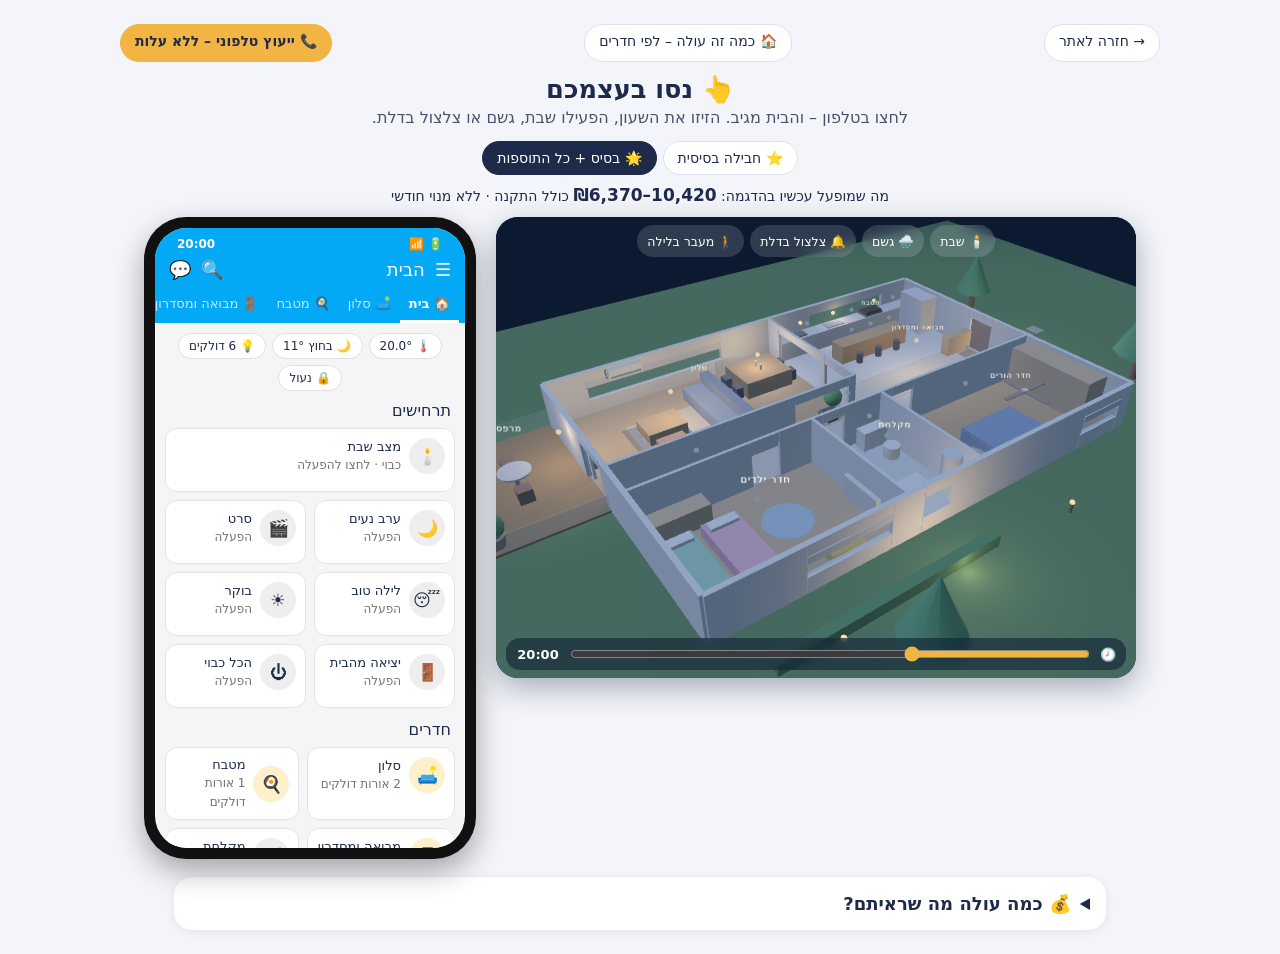
==== commit e2975f5d: "demo: plans & prices, back/contact links, disclaimers; homepage placement 2026-11-22_2129" ====
--- a/demo.html
+++ b/demo.html
@@ -47,11 +47,23 @@
 #p3 .cam{border-radius:14px;overflow:hidden;margin-bottom:10px;background:#111}#p3 .cam svg{display:block;width:100%}
 #p3 .note{text-align:center;font-size:12px;opacity:.6;margin-top:10px}
 #p3 .err{color:#fff;padding:40px;text-align:center}
+#p3 .nav{display:flex;gap:8px;flex-wrap:wrap;justify-content:space-between;align-items:center;margin-bottom:12px}
+#p3 .nav a{color:#1e2a4a;text-decoration:none;background:#fff;border:1px solid #dde2ee;border-radius:20px;padding:8px 14px;font-size:14px;min-height:20px}#p3 .nav a.cta{background:#f2b544;border-color:#f2b544;font-weight:700}
+#p3 .plans{display:flex;gap:6px;justify-content:center;flex-wrap:wrap;margin:0 0 12px}#p3 .plans button{background:#fff;border:1px solid #dde2ee;border-radius:20px;padding:8px 14px;font-size:14px}#p3 .plans button.on{background:#1e2a4a;color:#fff;border-color:#1e2a4a}
+#p3 .plans .sum{width:100%;text-align:center;font-size:14px;margin-top:4px}#p3 .plans .sum b{font-size:17px}
+#p3 .tile.lock{opacity:.5}#p3 .tile .tag{font-size:11px;color:#b26a00;background:#fff4e0;border-radius:8px;padding:1px 6px;align-self:flex-start}
+#p3 details.price{max-width:900px;margin:18px auto 0;background:#fff;border-radius:18px;padding:12px 16px;box-shadow:0 2px 10px #1e2a4a14}
+#p3 details.price summary{font-size:18px;font-weight:700;cursor:pointer;padding:4px 0}
+#p3 .pt{width:100%;border-collapse:collapse;font-size:14px;margin-top:8px}#p3 .pt td{padding:6px 4px;border-bottom:1px solid #eef0f5;vertical-align:top}#p3 .pt td.n{white-space:nowrap;text-align:left;direction:ltr}#p3 .pt tr.rm td{font-weight:700;background:#f6f7fb}
+#p3 .pt .ok{color:#2e7d32}#p3 .pt .no{color:#aaa}#p3 .disc{font-size:12.5px;opacity:.75;line-height:1.6;margin-top:10px}
+
 @media (max-width:700px){#p3 .house{flex-basis:100%}#p3 .scr{height:520px}#p3 .sim button{padding:5px 8px;font-size:12px}}
 @media (prefers-reduced-motion:reduce){#p3 *{transition:none!important}}
 </style></head><body>
 <section id="p3" dir="rtl" aria-label="דמו אינטראקטיבי: שליטה בבית מהטלפון">
+<div class="nav" id="p3nav"><a href="./">→ חזרה לאתר</a><a href="rooms.html">🏠 כמה זה עולה – לפי חדרים</a><a class="cta" href="./#contact">📞 ייעוץ טלפוני – ללא עלות</a></div>
 <h2>👆 נסו בעצמכם</h2><p class="sub">לחצו בטלפון – והבית מגיב. הזיזו את השעון, הפעילו שבת, גשם או צלצול בדלת.</p>
+<div class="plans" id="p3pl"></div>
 <div class="wrap">
 <div class="house"><canvas id="p3c"></canvas>
 <div class="sim"><button data-sim="shabbat">🕯️ שבת</button><button data-sim="rain">🌧️ גשם</button><button data-sim="bell">🔔 צלצול בדלת</button><button data-sim="walk">🚶 מעבר בלילה</button></div>
@@ -66,7 +78,8 @@
 <div class="sh" id="p3s"><div class="sheet" id="p3sh"></div></div>
 </div></div>
 </div>
-<p class="note">הדגמה בלבד – בבית אמיתי הכפתורים שולטים במכשירים שלכם, גם בלי אינטרנט.</p>
+<details class="price" id="p3pr"><summary>💰 כמה עולה מה שראיתם?</summary><div id="p3pt"></div>
+<div class="disc">המחירים הם הערכה בלבד ואינם הצעה מחייבת – המחיר הסופי נקבע אחרי שיחה או ביקור, לפי הדגם והחיווט. המחירים ללא מע״מ (עוסק פטור). עבודת חשמל נעשית רק על ידי חשמלאי מוסמך, ועלותה כלולה במחיר הפריט. תחזוקה מרחוק – לבחירה, ₪50–100 לחודש. המערכת מתריעה ומסייעת אך אינה מונעת נזקים, ואינה מחליפה מערכת אזעקה, גלאי עשן תקני או השגחה. הדגמים להמחשה ועשויים להשתנות. ההדגמה להמחשה בלבד – בבית אמיתי הכפתורים שולטים במכשירים שלכם, גם בלי אינטרנט. Home Assistant ושמות המוצרים הם סימנים מסחריים של בעליהם; העסק אינו קשור אליהם רשמית.</div></details>
 </section>
 <script src="js/three.min.js"></script>
 <script>
@@ -101,9 +114,27 @@
  case'bell':return d.on?'צלצול עכשיו!':'אין צלצולים';case'motion':return d.on?'זוהתה תנועה':'אין תנועה'}}
 const isOn=d=>d.k=='shutter'||d.k=='curtain'?d.pos>0:d.k=='temp'?0:!!d.on;
 const icon=d=>d.k=='lock'&&!d.on?'🔓':IC[d.k];
+
+// ---------- plans & prices (from rooms.html) ----------
+const PR=[['בסיס לכל הבית',[['יחידת בקרה + מודול Thread/Zigbee, התקנה ואפליקציה',1200,1800,1,[]],['שעון שבת וחג',300,500,1,['shab']]]],
+['סלון',[['2 נורות או שקעים חכמים',180,400,1,['lc','ld','ll','lf']],['לחצן קיר אלחוטי',60,150,1,[]],['חיישן טמפרטורה ולחות',80,200,1,[]],['שליטה במזגן מהטלפון',300,450,0,['ac']],['מתג תריס חכם (חשמלאי מוסמך)',550,750,0,['ls']],['חיבור שואב רובוטי קיים',200,300,0,['vac']]]],
+['מטבח',[['חיישן הצפה',80,180,1,[]],['נורה או שקע לתאורת עבודה',90,200,1,['kl','pl']],['חיישן תנועה',80,180,0,[]],['מתג תאורה חכם בקיר (חשמלאי מוסמך)',550,750,0,['ks','kp']],['נעילת ילדים לתנור חכם',150,300,0,['ov']]]],
+['חדר ילדים',[['נורת לילה חכמה',90,200,1,['kn','kc']],['חיישן טמפרטורה ולחות',80,200,1,[]],['לחצן אלחוטי ליד המיטה',60,150,1,[]]]],
+['חדר הורים',[['נורה חכמה',90,200,1,['pc','pb']],['לחצן אלחוטי ליד המיטה',60,150,1,[]],['חיישן טמפרטורה ולחות',80,200,0,['pt']],['מתג תריס חכם (חשמלאי מוסמך)',550,750,0,['ps']]]],
+['מקלחת ושירותים',[['דוד חכם (חשמלאי מוסמך)',600,800,1,['bo']],['שקע חכם לתנור חימום עם טיימר',90,200,1,['ht']],['תאורה',0,0,1,['bl','bm']]]],
+['כניסה ומסדרון',[['פעמון עם מצלמה',600,850,1,['bell']],['חיישן דלת',80,180,1,[]],['נורה חכמה למסדרון',90,200,1,['co','eh']],['חיישן תנועה',80,180,0,['mo']]]]];
+const DEMO_ONLY=['cur','fan','tv','lk','kss','ob','og','ir'];
+let plan='full';const OPT={};for(const[,it]of PR)for(const[n,lo,hi,def,ids]of it)if(!def)for(const id of ids)OPT[id]=[lo,hi];
+const locked=id=>plan=='base'&&OPT[id];
+function plansUI(){let lo=0,hi=0;for(const[,it]of PR)for(const[n,a,b,def]of it)if(def||plan=='full'){lo+=a;hi+=b}
+ $('#p3pl').innerHTML=`<button class="${plan=='base'?'on':''}" data-plan="base">⭐ חבילה בסיסית</button><button class="${plan=='full'?'on':''}" data-plan="full">🌟 בסיס + כל התוספות</button><div class="sum">מה שמופעל עכשיו בהדגמה: <b dir="ltr" style="unicode-bidi:isolate">₪${lo.toLocaleString()}–${hi.toLocaleString()}</b> כולל התקנה · ללא מנוי חודשי</div>`;
+ $('#p3pt').innerHTML='<table class="pt">'+PR.map(([r,it])=>`<tr class="rm"><td colspan="3">${r}</td></tr>`+it.filter(x=>x[1]).map(([n,a,b,def])=>{const inn=def||plan=='full';return `<tr><td class="${inn?'ok':'no'}">${inn?'✓':'–'}</td><td>${n}${def?'':' <small>(תוספת)</small>'}</td><td class="n">₪${a}–${b}</td></tr>`}).join('')).join('')+`<tr class="rm"><td colspan="3">מופיע בהדגמה – לפי הצעת מחיר</td></tr><tr><td></td><td colspan="2">וילון חשמלי, מאוורר תקרה, טלוויזיה, מנעול חכם, תריס בחדר הילדים, תאורת מרפסת וגינה, השקיה</td></tr></table>`}
+document.getElementById('p3pl').addEventListener('click',e=>{const b=e.target.closest('[data-plan]');if(!b)return;plan=b.dataset.plan;
+ if(plan=='base')for(const id in OPT){const d=D[id];if(d.k=='shutter')d.pos=100;else d.on=0}plansUI();ui()});
 function tile(d){const on=isOn(d),c=COL[d.k]||'#999';let f='';
  if(d.k=='shutter'||d.k=='curtain')f=`<div class="feat"><button data-sh="${d.id}" data-v="100" aria-label="פתח">▲</button><button data-sh="${d.id}" data-v="50" aria-label="חצי">◼</button><button data-sh="${d.id}" data-v="0" aria-label="סגור">▼</button></div>`;
  if(d.k=='light'&&d.on&&!d.nodim){const bi=L.reduce((m,v,i)=>Math.abs(v-d.b)<Math.abs(L[m]-d.b)?i:m,0);f=`<input type="range" min="0" max="9" value="${bi}" data-br="${d.id}" aria-label="בהירות">`}
+ if(locked(d.id))return `<div class="tile lock" data-lock="${d.id}"><div class="th"><span class="ti">${icon(d)}</span><div class="tx"><b>${d.n}</b><span>לא בחבילה הבסיסית</span></div></div><span class="tag">תוספת · ₪${OPT[d.id][0]}–${OPT[d.id][1]}</span></div>`;
  return `<div class="tile${f?' wide':''}" data-open="${d.id}"><div class="th"><button class="ti" data-tg="${d.id}" style="${on?`background:${c}33;color:${c}`:''}" aria-label="הפעלה/כיבוי">${icon(d)}</button><div class="tx"><b>${d.n}</b><span>${stateTxt(d)}</span></div></div>${f}</div>`}
 function ui(){
  $('#p3t').innerHTML=Object.keys(R).map(k=>`<button class="tab ${k==view?'on':''}" data-view="${k}">${R[k].i} ${R[k].n}</button>`).join('');
@@ -133,7 +164,7 @@
 function openSheet(id){sheet=id;$('#p3s').classList.add('open');sheetUI()}
 function closeSheet(){sheet=null;$('#p3s').classList.remove('open')}
 function apply(id,t){Object.assign(D[id],t);if(D[id].k=='vac'&&t.on&&window.P3)P3.vacStart()}
-function runTargets(tg,msg){const st=Object.entries(tg).filter(([id,t])=>Object.keys(t).some(k=>D[id][k]!=t[k])).sort((a,b)=>(a[1].on?1:0)-(b[1].on?1:0));if(msg)say(msg);
+function runTargets(tg,msg){for(const id in tg)if(locked(id))delete tg[id];const st=Object.entries(tg).filter(([id,t])=>Object.keys(t).some(k=>D[id][k]!=t[k])).sort((a,b)=>(a[1].on?1:0)-(b[1].on?1:0));if(msg)say(msg);
  st.forEach(([id,t],k)=>setTimeout(()=>{apply(id,t);ui()},250+k*400))}
 function allLightsOff(){const tg={};for(const d of Object.values(D))if(d.k=='light'||d.k=='tv')tg[d.id]={on:0};return tg}
 function fromMap(m,base){const tg=base||{};for(const id in m){const v=m[id],d=D[id];tg[id]=d.k=='shutter'||d.k=='curtain'?{pos:v[0]}:Object.assign({on:v[0]},v[1]?{b:v[1]}:{},v[2]?{tone:v[2]}:{})}return tg}
@@ -152,8 +183,9 @@
 function setShab(v){shab=v;$('[data-sim="shabbat"]').classList.toggle('on',v);if(v){hr=16.5;$('#p3h').value=hr;$('#p3hl').textContent=hh(hr)}closeSheet();autoClock(true);ui()}
 // ---------- phone events ----------
 $('.scr').addEventListener('click',e=>{if(e.target==$('#p3s')){closeSheet();return}
- const b=e.target.closest('[data-tg],[data-sh],[data-view],[data-scene],[data-open],[data-tone],[data-col],[data-ac],[data-shab],[data-door],[data-vm]');if(!b)return;const s=b.dataset;
+ const b=e.target.closest('[data-tg],[data-sh],[data-view],[data-scene],[data-open],[data-tone],[data-col],[data-ac],[data-shab],[data-door],[data-vm],[data-lock]');if(!b)return;const s=b.dataset;
  if(s.shab){setShab(!shab);return}
+ if(s.lock){const o=OPT[s.lock];say(`${D[s.lock].n}: תוספת לחבילה · ₪${o[0]}–${o[1]} כולל התקנה`);return}
  if(s.view){view=s.view;ui();if(window.P3)P3.focus(view);return}
  if(s.door){if(s.door=='1'){apply('lk',{on:0});say('הדלת נפתחה מהטלפון – ותינעל שוב לבד');setTimeout(()=>{apply('lk',{on:1});D.bell.on=0;ui()},6000);if(window.P3)P3.visitorIn()}closeSheet();ui();return}
  if(shab&&!s.view)return;
@@ -176,7 +208,8 @@
  if(k=='walk'){if(window.P3)P3.walk()}});
 setInterval(()=>{const h=D.ht;h.temp=Math.max(19.2,Math.min(23,h.temp+(h.on?.1:-.02)));D.pt.temp=Math.max(19,Math.min(23,D.pt.temp+(D.ac.on?.06:-.01)));if(D.bo.on&&D.bo.m>1)D.bo.m--;
  if(!sheet&&['kids','parents','bath','home'].includes(view)&&!document.querySelector('#p3 input:active'))ui()},2500);
-if(self!==top){const h=$('h2'),p=$('.sub');h&&h.remove();p&&p.remove()}
+if(self!==top){const h=$('h2'),p=$('.sub');h&&h.remove();p&&p.remove();$('#p3nav').remove();new ResizeObserver(()=>parent.postMessage({p3h:document.documentElement.scrollHeight},'*')).observe(document.body);document.querySelectorAll('#p3 a').forEach(a=>a.target='_top')}
+plansUI();
 ui();
 
 // ---------- 3D ----------
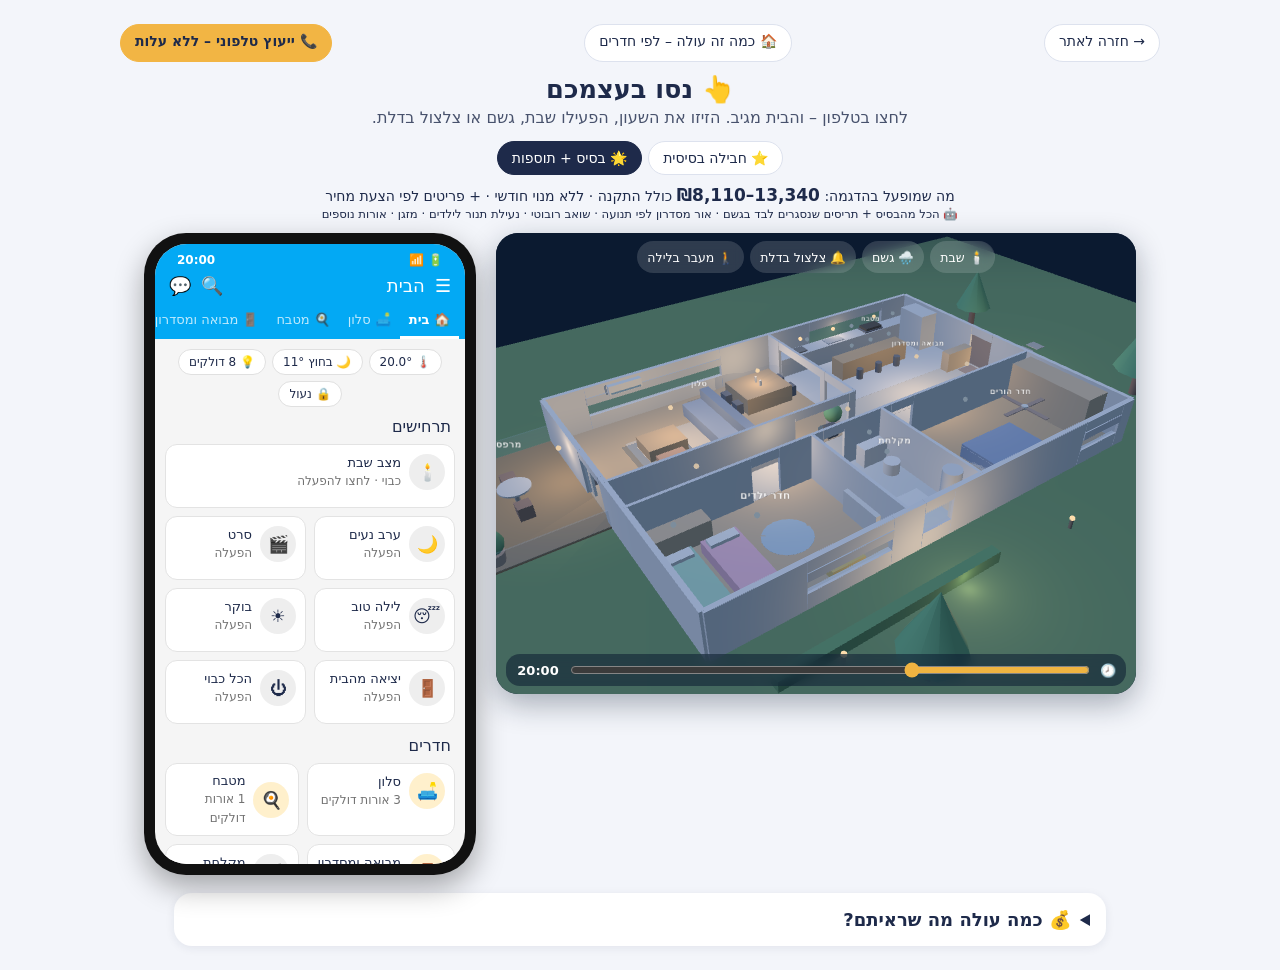
==== commit 277a8172: "demo: plans & prices, back/contact links, disclaimers; homepage placement 2026-11-22_2138" ====
--- a/demo.html
+++ b/demo.html
@@ -115,26 +115,32 @@
 const isOn=d=>d.k=='shutter'||d.k=='curtain'?d.pos>0:d.k=='temp'?0:!!d.on;
 const icon=d=>d.k=='lock'&&!d.on?'🔓':IC[d.k];
 
-// ---------- plans & prices (from rooms.html) ----------
-const PR=[['בסיס לכל הבית',[['יחידת בקרה + מודול Thread/Zigbee, התקנה ואפליקציה',1200,1800,1,[]],['שעון שבת וחג',300,500,1,['shab']]]],
-['סלון',[['2 נורות או שקעים חכמים',180,400,1,['lc','ld','ll','lf']],['לחצן קיר אלחוטי',60,150,1,[]],['חיישן טמפרטורה ולחות',80,200,1,[]],['שליטה במזגן מהטלפון',300,450,0,['ac']],['מתג תריס חכם (חשמלאי מוסמך)',550,750,0,['ls']],['חיבור שואב רובוטי קיים',200,300,0,['vac']]]],
-['מטבח',[['חיישן הצפה',80,180,1,[]],['נורה או שקע לתאורת עבודה',90,200,1,['kl','pl']],['חיישן תנועה',80,180,0,[]],['מתג תאורה חכם בקיר (חשמלאי מוסמך)',550,750,0,['ks','kp']],['נעילת ילדים לתנור חכם',150,300,0,['ov']]]],
-['חדר ילדים',[['נורת לילה חכמה',90,200,1,['kn','kc']],['חיישן טמפרטורה ולחות',80,200,1,[]],['לחצן אלחוטי ליד המיטה',60,150,1,[]]]],
-['חדר הורים',[['נורה חכמה',90,200,1,['pc','pb']],['לחצן אלחוטי ליד המיטה',60,150,1,[]],['חיישן טמפרטורה ולחות',80,200,0,['pt']],['מתג תריס חכם (חשמלאי מוסמך)',550,750,0,['ps']]]],
-['מקלחת ושירותים',[['דוד חכם (חשמלאי מוסמך)',600,800,1,['bo']],['שקע חכם לתנור חימום עם טיימר',90,200,1,['ht']],['תאורה',0,0,1,['bl','bm']]]],
-['כניסה ומסדרון',[['פעמון עם מצלמה',600,850,1,['bell']],['חיישן דלת',80,180,1,[]],['נורה חכמה למסדרון',90,200,1,['co','eh']],['חיישן תנועה',80,180,0,['mo']]]]];
-const DEMO_ONLY=['cur','fan','tv','lk','kss','ob','og','ir'];
-let plan='full';const OPT={};for(const[,it]of PR)for(const[n,lo,hi,def,ids]of it)if(!def)for(const id of ids)OPT[id]=[lo,hi];
-const locked=id=>plan=='base'&&OPT[id];
-function plansUI(){let lo=0,hi=0;for(const[,it]of PR)for(const[n,a,b,def]of it)if(def||plan=='full'){lo+=a;hi+=b}
- $('#p3pl').innerHTML=`<button class="${plan=='base'?'on':''}" data-plan="base">⭐ חבילה בסיסית</button><button class="${plan=='full'?'on':''}" data-plan="full">🌟 בסיס + כל התוספות</button><div class="sum">מה שמופעל עכשיו בהדגמה: <b dir="ltr" style="unicode-bidi:isolate">₪${lo.toLocaleString()}–${hi.toLocaleString()}</b> כולל התקנה · ללא מנוי חודשי</div>`;
- $('#p3pt').innerHTML='<table class="pt">'+PR.map(([r,it])=>`<tr class="rm"><td colspan="3">${r}</td></tr>`+it.filter(x=>x[1]).map(([n,a,b,def])=>{const inn=def||plan=='full';return `<tr><td class="${inn?'ok':'no'}">${inn?'✓':'–'}</td><td>${n}${def?'':' <small>(תוספת)</small>'}</td><td class="n">₪${a}–${b}</td></tr>`}).join('')).join('')+`<tr class="rm"><td colspan="3">מופיע בהדגמה – לפי הצעת מחיר</td></tr><tr><td></td><td colspan="2">וילון חשמלי, מאוורר תקרה, טלוויזיה, מנעול חכם, תריס בחדר הילדים, תאורת מרפסת וגינה, השקיה</td></tr></table>`}
+// ---------- plans & prices (unit prices from rooms.html; extra bulbs/plugs at the site's unit price) ----------
+// pkg: base = in the basic package · add = add-on (priced) · quote = shown in the demo, priced per quote
+const PR=[['בסיס לכל הבית',[['יחידת בקרה + מודול Thread/Zigbee, התקנה ואפליקציה',1200,1800,'base'],['שעון שבת וחג',300,500,'base']]],
+['סלון',[['נורה חכמה – תאורת סלון',90,200,'base','lc'],['שקע חכם – מנורת עמידה',90,200,'base','lf'],['לחצן קיר אלחוטי',60,150,'base'],['חיישן טמפרטורה ולחות',80,200,'base'],['נורה חכמה – פינת אוכל',90,200,'add','ld'],['נורה צבעונית',90,200,'add','ll'],['שליטה במזגן מהטלפון',300,450,'add','ac'],['מתג תריס חכם (חשמלאי מוסמך)',550,750,'add','ls'],['חיבור שואב רובוטי קיים',200,300,'add','vac'],['וילון חשמלי',0,0,'quote','cur'],['שליטה בטלוויזיה',0,0,'quote','tv']]],
+['מטבח',[['שקע חכם – פלטה לשבת',90,200,'base','pl'],['חיישן הצפה',80,180,'base'],['שקע חכם – לד מתחת לארונות',90,200,'add','kl'],['מתג תאורה חכם – ספוטים (חשמלאי מוסמך)',550,750,'add','ks'],['מתג תאורה חכם – מנורות מעל האי (חשמלאי מוסמך)',550,750,'add','kp'],['נעילת ילדים לתנור חכם',150,300,'add','ov']]],
+['חדר ילדים',[['נורת לילה חכמה',90,200,'base','kn'],['שקע חכם לרדיאטור עם טיימר',90,200,'base','ht'],['חיישן טמפרטורה ולחות',80,200,'base'],['לחצן אלחוטי ליד המיטה',60,150,'base'],['נורה חכמה – תקרה',90,200,'add','kc'],['מתג תריס חכם (חשמלאי מוסמך)',550,750,'add','kss']]],
+['חדר הורים',[['נורה חכמה – תקרה',90,200,'base','pc'],['לחצן אלחוטי ליד המיטה',60,150,'base'],['שקע חכם – מנורות ליד המיטה',90,200,'add','pb'],['חיישן טמפרטורה ולחות',80,200,'add','pt'],['מתג תריס חכם (חשמלאי מוסמך)',550,750,'add','ps'],['מאוורר תקרה',0,0,'quote','fan']]],
+['מקלחת ושירותים',[['דוד חכם (חשמלאי מוסמך)',600,800,'base','bo'],['נורה חכמה – תקרה',90,200,'add','bl'],['נורה חכמה – מראה',90,200,'add','bm']]],
+['כניסה ומסדרון',[['פעמון עם מצלמה',600,850,'base','bell'],['חיישן דלת',80,180,'base'],['נורה חכמה – מסדרון',90,200,'base','co'],['נורה חכמה – מבואה',90,200,'add','eh'],['חיישן תנועה',80,180,'add','mo'],['מנעול חכם',0,0,'quote','lk']]],
+['גינה ומרפסת',[['תאורת מרפסת',0,0,'quote','ob'],['פנסי גינה',0,0,'quote','og'],['השקיה',0,0,'quote','ir']]]];
+const CAT={};for(const[,it]of PR)for(const[n,lo,hi,pkg,id]of it)if(id)CAT[id]={n,lo,hi,pkg};
+let plan='full';
+const locked=id=>plan=='base'&&CAT[id]&&CAT[id].pkg!='base';
+const AUTO={base:'שעון שבת וחג · תאורה לפי שקיעה ולילה · תרחישים · פעמון עם תמונה בטלפון · התראת גשם · דוד ורדיאטור עם טיימר',
+full:'הכל מהבסיס + תריסים שנסגרים לבד בגשם · אור מסדרון לפי תנועה · שואב רובוטי · נעילת תנור לילדים · מזגן · אורות נוספים'};
+function plansUI(){let lo=0,hi=0;for(const[,it]of PR)for(const[n,a,b,pkg]of it)if(pkg=='base'||(plan=='full'&&pkg=='add')){lo+=a;hi+=b}
+ $('#p3pl').innerHTML=`<button class="${plan=='base'?'on':''}" data-plan="base">⭐ חבילה בסיסית</button><button class="${plan=='full'?'on':''}" data-plan="full">🌟 בסיס + תוספות</button><div class="sum">${plan=='base'?'החבילה הבסיסית':'מה שמופעל בהדגמה'}: <b dir="ltr" style="unicode-bidi:isolate">₪${lo.toLocaleString()}–${hi.toLocaleString()}</b> כולל התקנה · ללא מנוי חודשי${plan=='full'?' · + פריטים לפי הצעת מחיר':''}<br><small>🤖 ${AUTO[plan]}</small></div>`;
+ const T={base:'<td class="ok">✓</td>',add:plan=='full'?'<td class="ok">✓</td>':'<td class="no">–</td>',quote:plan=='full'?'<td class="ok">✓</td>':'<td class="no">–</td>'};
+ $('#p3pt').innerHTML='<table class="pt">'+PR.map(([r,it])=>`<tr class="rm"><td colspan="3">${r}</td></tr>`+it.map(([n,a,b,pkg])=>`<tr>${T[pkg]}<td>${n}${pkg=='add'?' <small>(תוספת)</small>':pkg=='quote'?' <small>(לפי הצעת מחיר)</small>':''}</td><td class="n">${a?`₪${a}–${b}`:'—'}</td></tr>`).join('')).join('')+'</table>'}
 document.getElementById('p3pl').addEventListener('click',e=>{const b=e.target.closest('[data-plan]');if(!b)return;plan=b.dataset.plan;
- if(plan=='base')for(const id in OPT){const d=D[id];if(d.k=='shutter')d.pos=100;else d.on=0}plansUI();ui()});
+ if(plan=='base')for(const id in CAT)if(locked(id)){const d=D[id];if(d.k=='shutter'||d.k=='curtain')d.pos=100;else if(d.k!='lock')d.on=0}plansUI();ui()});
+const lockTxt=id=>{const c=CAT[id];return c.pkg=='quote'?'לפי הצעת מחיר':`תוספת · ₪${c.lo}–${c.hi}`};
 function tile(d){const on=isOn(d),c=COL[d.k]||'#999';let f='';
  if(d.k=='shutter'||d.k=='curtain')f=`<div class="feat"><button data-sh="${d.id}" data-v="100" aria-label="פתח">▲</button><button data-sh="${d.id}" data-v="50" aria-label="חצי">◼</button><button data-sh="${d.id}" data-v="0" aria-label="סגור">▼</button></div>`;
  if(d.k=='light'&&d.on&&!d.nodim){const bi=L.reduce((m,v,i)=>Math.abs(v-d.b)<Math.abs(L[m]-d.b)?i:m,0);f=`<input type="range" min="0" max="9" value="${bi}" data-br="${d.id}" aria-label="בהירות">`}
- if(locked(d.id))return `<div class="tile lock" data-lock="${d.id}"><div class="th"><span class="ti">${icon(d)}</span><div class="tx"><b>${d.n}</b><span>לא בחבילה הבסיסית</span></div></div><span class="tag">תוספת · ₪${OPT[d.id][0]}–${OPT[d.id][1]}</span></div>`;
+ if(locked(d.id))return `<div class="tile lock" data-lock="${d.id}"><div class="th"><span class="ti">${icon(d)}</span><div class="tx"><b>${d.n}</b><span>לא בחבילה הבסיסית</span></div></div><span class="tag">${CAT[d.id].pkg=='quote'?'לפי הצעת מחיר':`תוספת · <bdi dir="ltr">₪${CAT[d.id].lo}–${CAT[d.id].hi}</bdi>`}</span></div>`;
  return `<div class="tile${f?' wide':''}" data-open="${d.id}"><div class="th"><button class="ti" data-tg="${d.id}" style="${on?`background:${c}33;color:${c}`:''}" aria-label="הפעלה/כיבוי">${icon(d)}</button><div class="tx"><b>${d.n}</b><span>${stateTxt(d)}</span></div></div>${f}</div>`}
 function ui(){
  $('#p3t').innerHTML=Object.keys(R).map(k=>`<button class="tab ${k==view?'on':''}" data-view="${k}">${R[k].i} ${R[k].n}</button>`).join('');
@@ -173,21 +179,21 @@
 function phase(h){h=((h%24)+24)%24;if(shab){if(h>=12&&h<16.5)return'sh-pre';if(h>=16.5&&h<23)return'sh-in';if(h>=23||h<7)return'sh-night';return'sh-morn'}
  if(h>=6.5&&h<8)return'morn';if(h>=8&&h<16.75)return'day';if(h>=16.75&&h<23)return'eve';return'night'}
 const PH={morn:['בוקר 06:30: התריסים נפתחו',{ls:[100],kss:[100],ps:[100],cur:[100]},1],day:['יום: האורות נכבו כשהבית מואר',{},1],
-eve:['שקיעה 16:45: תאורת ערב נדלקה לבד',{lc:[1,50,'warm'],ld:[1,60],kl:[1],eh:[1,40],ob:[1,50],og:[1,70]},1],
+eve:['שקיעה 16:45: תאורת ערב נדלקה לבד',{lf:[1,50],co:[1,30],lc:[1,50,'warm'],ld:[1,60],kl:[1],eh:[1,40],ob:[1,50],og:[1,70]},1],
 night:['לילה 23:00: הכל נכבה, אור לילה במסדרון, הדלת ננעלה',{co:[1,5],kn:[1,5],ls:[0],kss:[0],ps:[0],cur:[0],lk:[1]},1],
 'sh-pre':['ערב שבת: הדוד מחמם, הבית מתכונן לשבת',{bo:[1]},0],
-'sh-in':['כניסת שבת 16:30: אורות שבת נדלקו, הפלטה פועלת, התנור ננעל',{ld:[1,80],lc:[1,50,'warm'],kl:[1],kp:[1,40],eh:[1,40],co:[1,30],og:[1,70],pl:[1],bo:[0],ov:[0]},1],
+'sh-in':['כניסת שבת 16:30: אורות שבת נדלקו, הפלטה פועלת',{lf:[1,60],ld:[1,80],lc:[1,50,'warm'],kl:[1],kp:[1,40],eh:[1,40],co:[1,30],og:[1,70],pl:[1],bo:[0],ov:[0]},1],
 'sh-night':['לילה בשבת: רק אור לילה במסדרון ובחדר הילדים',{co:[1,5],kn:[1,5],pl:[1]},1],
-'sh-morn':['שבת בבוקר 07:00: אור בסלון ובפינת האוכל',{lc:[1,40,'warm'],ld:[1,60],kl:[1],co:[1,20],pl:[1]},1]};
+'sh-morn':['שבת בבוקר 07:00: אור בסלון ובפינת האוכל',{lf:[1,50],lc:[1,40,'warm'],ld:[1,60],kl:[1],co:[1,20],pl:[1]},1]};
 function autoClock(force){const p=phase(hr);if(p==lastAuto&&!force)return;lastAuto=p;const[msg,m,off]=PH[p];scene=null;runTargets(fromMap(m,off?allLightsOff():{}),msg)}
 function setShab(v){shab=v;$('[data-sim="shabbat"]').classList.toggle('on',v);if(v){hr=16.5;$('#p3h').value=hr;$('#p3hl').textContent=hh(hr)}closeSheet();autoClock(true);ui()}
 // ---------- phone events ----------
 $('.scr').addEventListener('click',e=>{if(e.target==$('#p3s')){closeSheet();return}
  const b=e.target.closest('[data-tg],[data-sh],[data-view],[data-scene],[data-open],[data-tone],[data-col],[data-ac],[data-shab],[data-door],[data-vm],[data-lock]');if(!b)return;const s=b.dataset;
  if(s.shab){setShab(!shab);return}
- if(s.lock){const o=OPT[s.lock];say(`${D[s.lock].n}: תוספת לחבילה · ₪${o[0]}–${o[1]} כולל התקנה`);return}
+ if(s.lock){say(`${D[s.lock].n}: ${lockTxt(s.lock)}`);return}
  if(s.view){view=s.view;ui();if(window.P3)P3.focus(view);return}
- if(s.door){if(s.door=='1'){apply('lk',{on:0});say('הדלת נפתחה מהטלפון – ותינעל שוב לבד');setTimeout(()=>{apply('lk',{on:1});D.bell.on=0;ui()},6000);if(window.P3)P3.visitorIn()}closeSheet();ui();return}
+ if(s.door){if(s.door=='1'&&locked('lk')){say('הפעמון והתמונה כלולים בבסיס. פתיחת הדלת מהטלפון דורשת מנעול חכם – לפי הצעת מחיר');closeSheet();return}if(s.door=='1'){apply('lk',{on:0});say('הדלת נפתחה מהטלפון – ותינעל שוב לבד');setTimeout(()=>{apply('lk',{on:1});D.bell.on=0;ui()},6000);if(window.P3)P3.visitorIn()}closeSheet();ui();return}
  if(shab&&!s.view)return;
  if(s.tg){const d=D[s.tg];if(['temp','motion','bell'].includes(d.k))return;scene=null;apply(d.id,{on:d.on?0:1});ui();return}
  if(s.sh){D[s.sh].pos=+s.v;scene=null;ui();return}
@@ -203,7 +209,7 @@
 $('#p3h').addEventListener('change',()=>autoClock());
 document.querySelector('#p3 .sim').addEventListener('click',e=>{const b=e.target.closest('[data-sim]');if(!b)return;const k=b.dataset.sim;
  if(k=='shabbat')setShab(!shab);
- if(k=='rain'){rain=!rain;b.classList.toggle('on',rain);if(rain)runTargets({ls:{pos:0},kss:{pos:0},ps:{pos:0},ir:{on:0}},'גשם זוהה: התריסים נסגרו וההשקיה בוטלה');else say('הגשם נפסק');ui()}
+ if(k=='rain'){rain=!rain;b.classList.toggle('on',rain);if(rain)runTargets({ls:{pos:0},kss:{pos:0},ps:{pos:0},ir:{on:0}},plan=='base'?'גשם בדרך: התראה נשלחה לטלפון (סגירת תריסים אוטומטית – עם מתג תריס, תוספת)':'גשם זוהה: התריסים נסגרו וההשקיה בוטלה');else say('הגשם נפסק');ui()}
  if(k=='bell'){D.bell.on=1;view='hall';ui();if(window.P3){P3.focus('hall');P3.visitor()}setTimeout(()=>openSheet('bell'),900);say('צלצול בדלת: תמונה מהמצלמה נשלחה לטלפון')}
  if(k=='walk'){if(window.P3)P3.walk()}});
 setInterval(()=>{const h=D.ht;h.temp=Math.max(19.2,Math.min(23,h.temp+(h.on?.1:-.02)));D.pt.temp=Math.max(19,Math.min(23,D.pt.temp+(D.ac.on?.06:-.01)));if(D.bo.on&&D.bo.m>1)D.bo.m--;
@@ -322,7 +328,7 @@
 window.P3={sync(){dirty=true},vacStart(){vi=0;vac.position.set(300,1,190)},
  focus(k){const r=R[k]&&R[k].r;selL.visible=!!r;if(r){const P=[];for(const[x,z,w,d]of r){const a=[[x+3,z+3],[x+w-3,z+3],[x+w-3,z+d-3],[x+3,z+d-3]];for(let i=0;i<4;i++){const u=a[i],v=a[(i+1)%4];P.push(new T.Vector3(u[0],3,u[1]),new T.Vector3(v[0],3,v[1]))}}selL.geometry.setFromPoints(P)}dirty=true},
  visitor(){vis.visible=true;vis.position.set(680,0,180);vp={i:0,path:VP}},visitorIn(){vp={i:0,path:VPin}},
- walk(){walker.visible=true;walker.position.set(363,0,300);wp={i:0,path:WP};const night=phase(hr).includes('night');D.mo.on=1;const b=D.co.b,o=D.co.on;apply('co',{on:1,b:night?5:30});say(night?'תנועה במסדרון בלילה: אור לילה עדין נדלק':'תנועה במסדרון: האור נדלק');ui();
+ walk(){walker.visible=true;walker.position.set(363,0,300);wp={i:0,path:WP};if(locked('mo')){say('אור אוטומטי לפי תנועה דורש חיישן תנועה – תוספת ₪80–180');return}const night=phase(hr).includes('night');D.mo.on=1;const b=D.co.b,o=D.co.on;apply('co',{on:1,b:night?5:30});say(night?'תנועה במסדרון בלילה: אור לילה עדין נדלק':'תנועה במסדרון: האור נדלק');ui();
   setTimeout(()=>{D.mo.on=0;apply('co',{on:o,b});ui()},7000)}};
 P3.focus('none');
 let last=performance.now();const NC=new T.Color(0x334455);
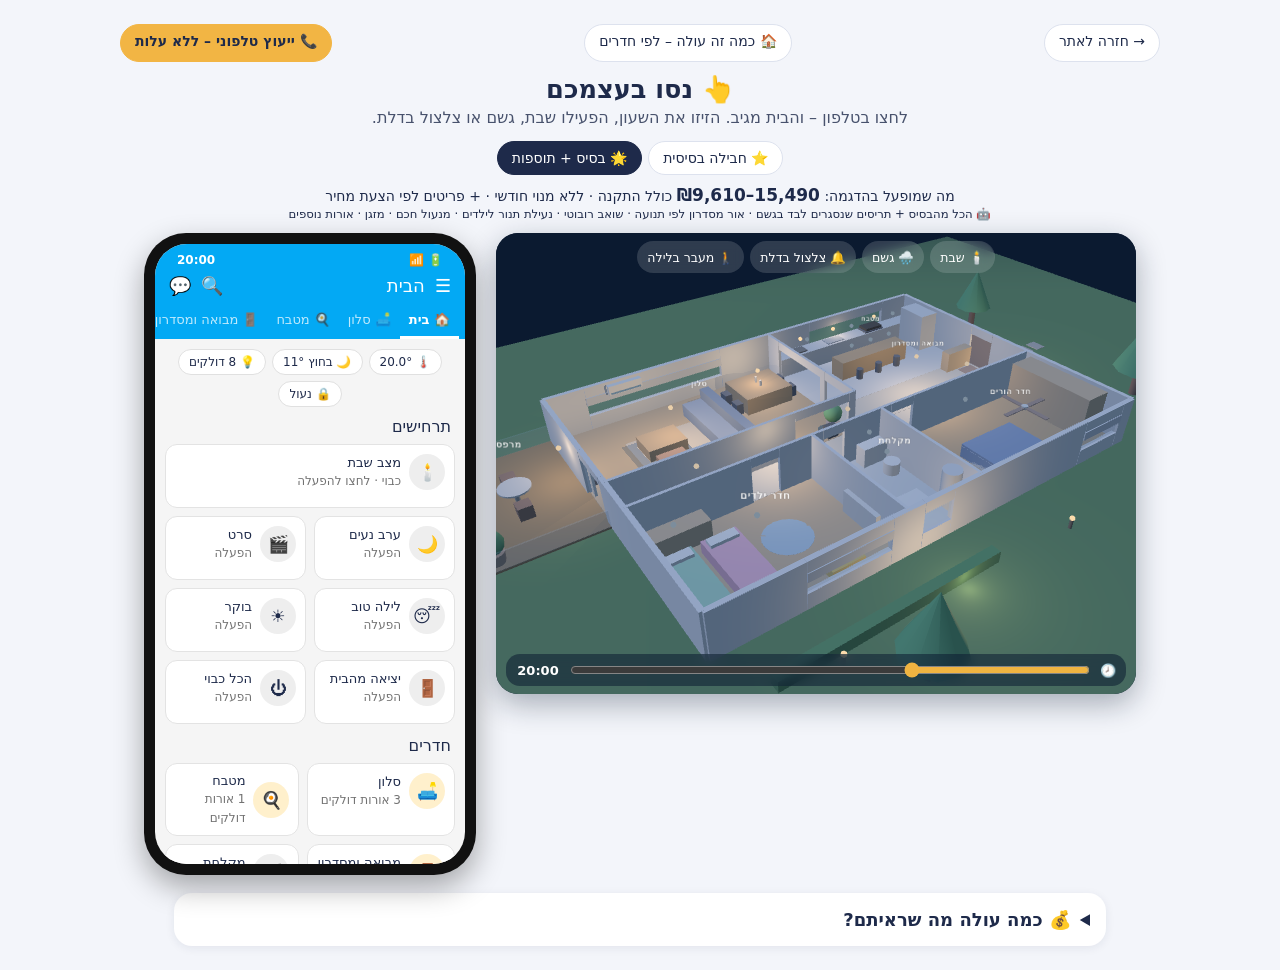
==== commit b71ffdb6: "prices checked 2026-11-22: plugs, oven options, smart lock 2026-11-22_2146" ====
--- a/demo.html
+++ b/demo.html
@@ -79,6 +79,7 @@
 </div></div>
 </div>
 <details class="price" id="p3pr"><summary>💰 כמה עולה מה שראיתם?</summary><div id="p3pt"></div>
+<div class="disc"><b>המחירים נבדקו ב־22.11.2026</b> מול KSP, איקאה, באג ומחירון מידרג – לפי מחירים רגילים, לא מחירי מבצע (בלאק פריידיי). כל האוטומציות שבהדגמה כלולות במחיר. שתי שורות של תנור הן חלופות – בוחרים אחת.</div>
 <div class="disc">המחירים הם הערכה בלבד ואינם הצעה מחייבת – המחיר הסופי נקבע אחרי שיחה או ביקור, לפי הדגם והחיווט. המחירים ללא מע״מ (עוסק פטור). עבודת חשמל נעשית רק על ידי חשמלאי מוסמך, ועלותה כלולה במחיר הפריט. תחזוקה מרחוק – לבחירה, ₪50–100 לחודש. המערכת מתריעה ומסייעת אך אינה מונעת נזקים, ואינה מחליפה מערכת אזעקה, גלאי עשן תקני או השגחה. הדגמים להמחשה ועשויים להשתנות. ההדגמה להמחשה בלבד – בבית אמיתי הכפתורים שולטים במכשירים שלכם, גם בלי אינטרנט. Home Assistant ושמות המוצרים הם סימנים מסחריים של בעליהם; העסק אינו קשור אליהם רשמית.</div></details>
 </section>
 <script src="js/three.min.js"></script>
@@ -118,18 +119,18 @@
 // ---------- plans & prices (unit prices from rooms.html; extra bulbs/plugs at the site's unit price) ----------
 // pkg: base = in the basic package · add = add-on (priced) · quote = shown in the demo, priced per quote
 const PR=[['בסיס לכל הבית',[['יחידת בקרה + מודול Thread/Zigbee, התקנה ואפליקציה',1200,1800,'base'],['שעון שבת וחג',300,500,'base']]],
-['סלון',[['נורה חכמה – תאורת סלון',90,200,'base','lc'],['שקע חכם – מנורת עמידה',90,200,'base','lf'],['לחצן קיר אלחוטי',60,150,'base'],['חיישן טמפרטורה ולחות',80,200,'base'],['נורה חכמה – פינת אוכל',90,200,'add','ld'],['נורה צבעונית',90,200,'add','ll'],['שליטה במזגן מהטלפון',300,450,'add','ac'],['מתג תריס חכם (חשמלאי מוסמך)',550,750,'add','ls'],['חיבור שואב רובוטי קיים',200,300,'add','vac'],['וילון חשמלי',0,0,'quote','cur'],['שליטה בטלוויזיה',0,0,'quote','tv']]],
-['מטבח',[['שקע חכם – פלטה לשבת',90,200,'base','pl'],['חיישן הצפה',80,180,'base'],['שקע חכם – לד מתחת לארונות',90,200,'add','kl'],['מתג תאורה חכם – ספוטים (חשמלאי מוסמך)',550,750,'add','ks'],['מתג תאורה חכם – מנורות מעל האי (חשמלאי מוסמך)',550,750,'add','kp'],['נעילת ילדים לתנור חכם',150,300,'add','ov']]],
-['חדר ילדים',[['נורת לילה חכמה',90,200,'base','kn'],['שקע חכם לרדיאטור עם טיימר',90,200,'base','ht'],['חיישן טמפרטורה ולחות',80,200,'base'],['לחצן אלחוטי ליד המיטה',60,150,'base'],['נורה חכמה – תקרה',90,200,'add','kc'],['מתג תריס חכם (חשמלאי מוסמך)',550,750,'add','kss']]],
-['חדר הורים',[['נורה חכמה – תקרה',90,200,'base','pc'],['לחצן אלחוטי ליד המיטה',60,150,'base'],['שקע חכם – מנורות ליד המיטה',90,200,'add','pb'],['חיישן טמפרטורה ולחות',80,200,'add','pt'],['מתג תריס חכם (חשמלאי מוסמך)',550,750,'add','ps'],['מאוורר תקרה',0,0,'quote','fan']]],
+['סלון',[['נורה חכמה – תאורת סלון',90,200,'base','lc'],['שקע חכם – מנורת עמידה',120,200,'base','lf'],['לחצן קיר אלחוטי',60,150,'base'],['חיישן טמפרטורה ולחות',80,200,'base'],['נורה חכמה – פינת אוכל',90,200,'add','ld'],['נורה צבעונית',90,200,'add','ll'],['שליטה במזגן מהטלפון',300,450,'add','ac'],['מתג תריס חכם (חשמלאי מוסמך)',550,750,'add','ls'],['חיבור שואב רובוטי קיים',200,300,'add','vac'],['וילון חשמלי',0,0,'quote','cur'],['שליטה בטלוויזיה',0,0,'quote','tv']]],
+['מטבח',[['שקע חכם – פלטה לשבת',120,200,'base','pl'],['חיישן הצפה',80,180,'base'],['שקע חכם – לד מתחת לארונות',120,200,'add','kl'],['מתג תאורה חכם – ספוטים (חשמלאי מוסמך)',550,750,'add','ks'],['מתג תאורה חכם – מנורות מעל האי (חשמלאי מוסמך)',550,750,'add','kp'],['ניתוק חשמל לתנור – כל תנור (מתג 16A, חשמלאי מוסמך)',450,650,'add','ov'],['או: נעילת ילדים לתנור שכבר מחובר ל־Wi‑Fi',150,300,'add']]],
+['חדר ילדים',[['נורת לילה חכמה',90,200,'base','kn'],['שקע חכם לרדיאטור עם טיימר',120,200,'base','ht'],['חיישן טמפרטורה ולחות',80,200,'base'],['לחצן אלחוטי ליד המיטה',60,150,'base'],['נורה חכמה – תקרה',90,200,'add','kc'],['מתג תריס חכם (חשמלאי מוסמך)',550,750,'add','kss']]],
+['חדר הורים',[['נורה חכמה – תקרה',90,200,'base','pc'],['לחצן אלחוטי ליד המיטה',60,150,'base'],['שקע חכם – מנורות ליד המיטה',120,200,'add','pb'],['חיישן טמפרטורה ולחות',80,200,'add','pt'],['מתג תריס חכם (חשמלאי מוסמך)',550,750,'add','ps'],['מאוורר תקרה',0,0,'quote','fan']]],
 ['מקלחת ושירותים',[['דוד חכם (חשמלאי מוסמך)',600,800,'base','bo'],['נורה חכמה – תקרה',90,200,'add','bl'],['נורה חכמה – מראה',90,200,'add','bm']]],
-['כניסה ומסדרון',[['פעמון עם מצלמה',600,850,'base','bell'],['חיישן דלת',80,180,'base'],['נורה חכמה – מסדרון',90,200,'base','co'],['נורה חכמה – מבואה',90,200,'add','eh'],['חיישן תנועה',80,180,'add','mo'],['מנעול חכם',0,0,'quote','lk']]],
+['כניסה ומסדרון',[['פעמון עם מצלמה',600,850,'base','bell'],['חיישן דלת',80,180,'base'],['נורה חכמה – מסדרון',90,200,'base','co'],['נורה חכמה – מבואה',90,200,'add','eh'],['חיישן תנועה',80,180,'add','mo'],['מנעול חכם (על הצילינדר הקיים, בלי חשמלאי)',900,1500,'add','lk']]],
 ['גינה ומרפסת',[['תאורת מרפסת',0,0,'quote','ob'],['פנסי גינה',0,0,'quote','og'],['השקיה',0,0,'quote','ir']]]];
 const CAT={};for(const[,it]of PR)for(const[n,lo,hi,pkg,id]of it)if(id)CAT[id]={n,lo,hi,pkg};
 let plan='full';
 const locked=id=>plan=='base'&&CAT[id]&&CAT[id].pkg!='base';
 const AUTO={base:'שעון שבת וחג · תאורה לפי שקיעה ולילה · תרחישים · פעמון עם תמונה בטלפון · התראת גשם · דוד ורדיאטור עם טיימר',
-full:'הכל מהבסיס + תריסים שנסגרים לבד בגשם · אור מסדרון לפי תנועה · שואב רובוטי · נעילת תנור לילדים · מזגן · אורות נוספים'};
+full:'הכל מהבסיס + תריסים שנסגרים לבד בגשם · אור מסדרון לפי תנועה · שואב רובוטי · נעילת תנור לילדים · מנעול חכם · מזגן · אורות נוספים'};
 function plansUI(){let lo=0,hi=0;for(const[,it]of PR)for(const[n,a,b,pkg]of it)if(pkg=='base'||(plan=='full'&&pkg=='add')){lo+=a;hi+=b}
  $('#p3pl').innerHTML=`<button class="${plan=='base'?'on':''}" data-plan="base">⭐ חבילה בסיסית</button><button class="${plan=='full'?'on':''}" data-plan="full">🌟 בסיס + תוספות</button><div class="sum">${plan=='base'?'החבילה הבסיסית':'מה שמופעל בהדגמה'}: <b dir="ltr" style="unicode-bidi:isolate">₪${lo.toLocaleString()}–${hi.toLocaleString()}</b> כולל התקנה · ללא מנוי חודשי${plan=='full'?' · + פריטים לפי הצעת מחיר':''}<br><small>🤖 ${AUTO[plan]}</small></div>`;
  const T={base:'<td class="ok">✓</td>',add:plan=='full'?'<td class="ok">✓</td>':'<td class="no">–</td>',quote:plan=='full'?'<td class="ok">✓</td>':'<td class="no">–</td>'};
@@ -193,7 +194,7 @@
  if(s.shab){setShab(!shab);return}
  if(s.lock){say(`${D[s.lock].n}: ${lockTxt(s.lock)}`);return}
  if(s.view){view=s.view;ui();if(window.P3)P3.focus(view);return}
- if(s.door){if(s.door=='1'&&locked('lk')){say('הפעמון והתמונה כלולים בבסיס. פתיחת הדלת מהטלפון דורשת מנעול חכם – לפי הצעת מחיר');closeSheet();return}if(s.door=='1'){apply('lk',{on:0});say('הדלת נפתחה מהטלפון – ותינעל שוב לבד');setTimeout(()=>{apply('lk',{on:1});D.bell.on=0;ui()},6000);if(window.P3)P3.visitorIn()}closeSheet();ui();return}
+ if(s.door){if(s.door=='1'&&locked('lk')){say('הפעמון והתמונה כלולים בבסיס. פתיחת הדלת מהטלפון דורשת מנעול חכם – '+lockTxt('lk')+'');closeSheet();return}if(s.door=='1'){apply('lk',{on:0});say('הדלת נפתחה מהטלפון – ותינעל שוב לבד');setTimeout(()=>{apply('lk',{on:1});D.bell.on=0;ui()},6000);if(window.P3)P3.visitorIn()}closeSheet();ui();return}
  if(shab&&!s.view)return;
  if(s.tg){const d=D[s.tg];if(['temp','motion','bell'].includes(d.k))return;scene=null;apply(d.id,{on:d.on?0:1});ui();return}
  if(s.sh){D[s.sh].pos=+s.v;scene=null;ui();return}
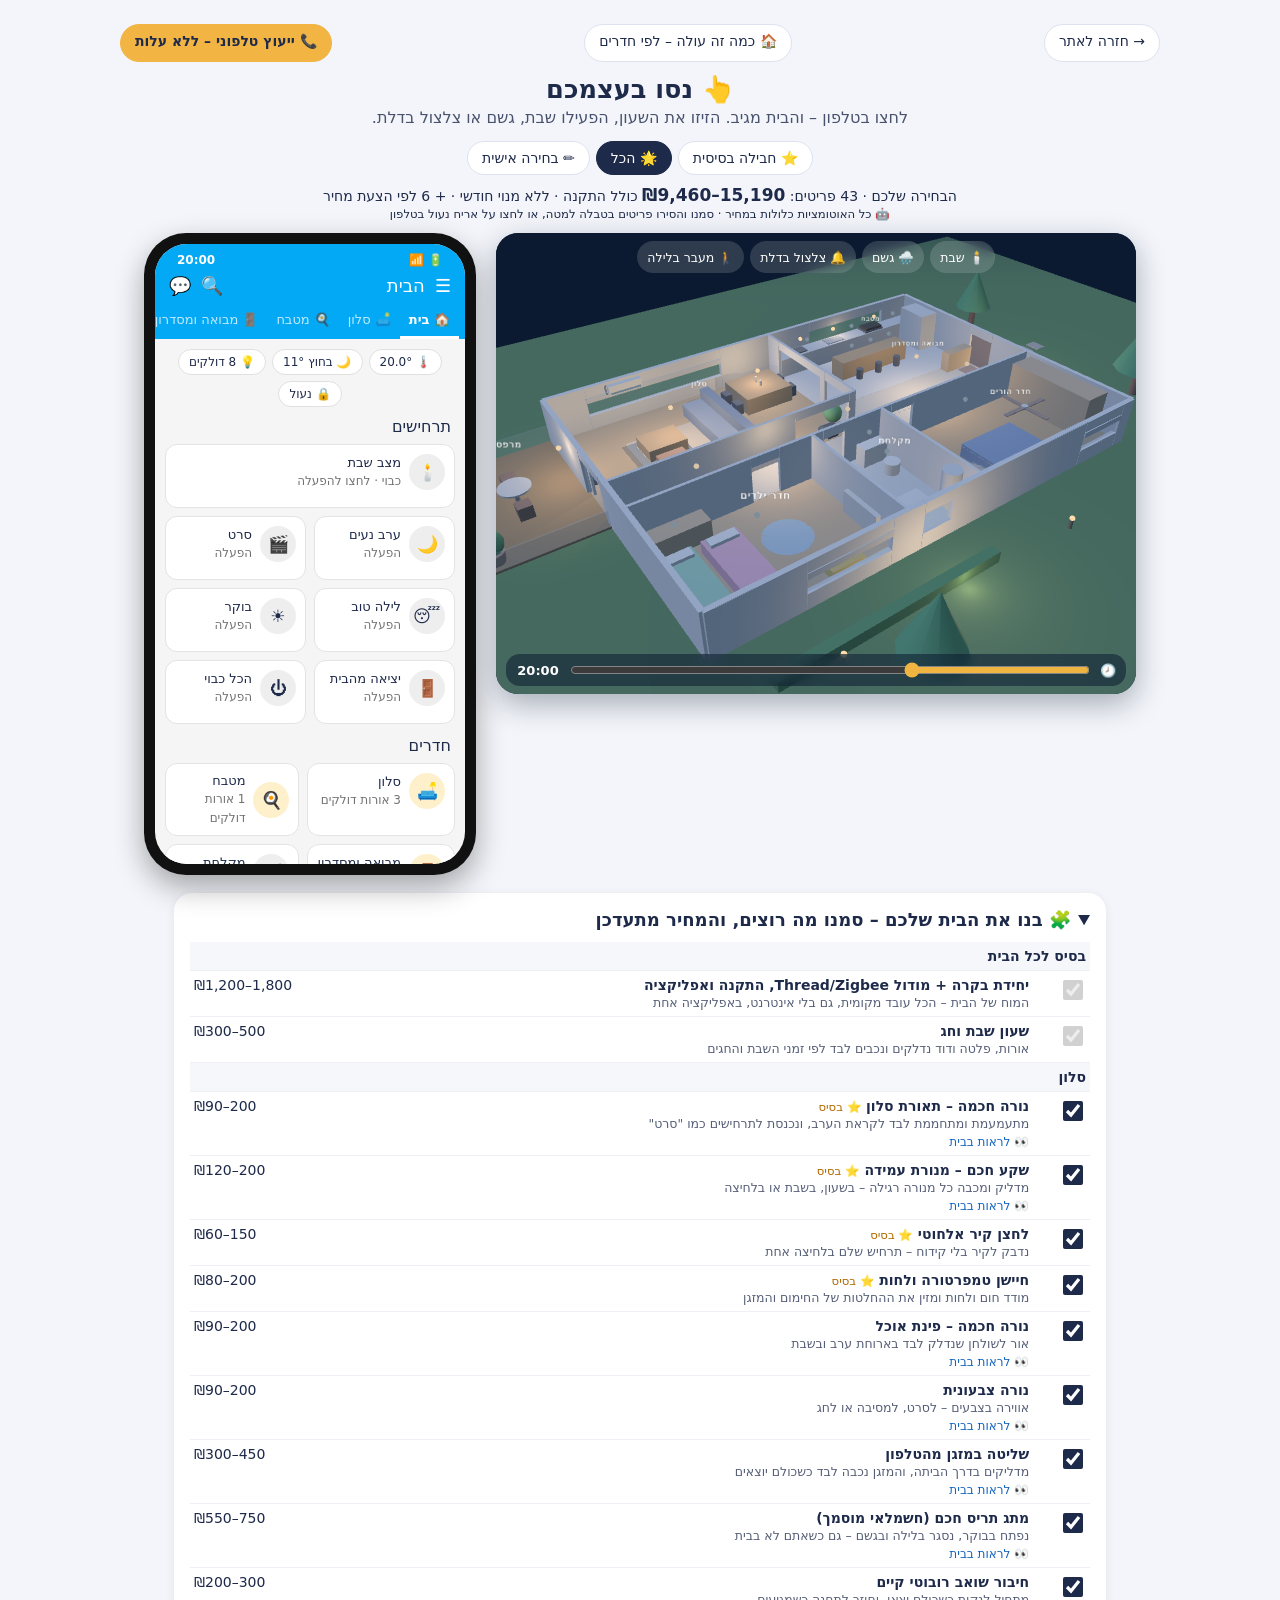
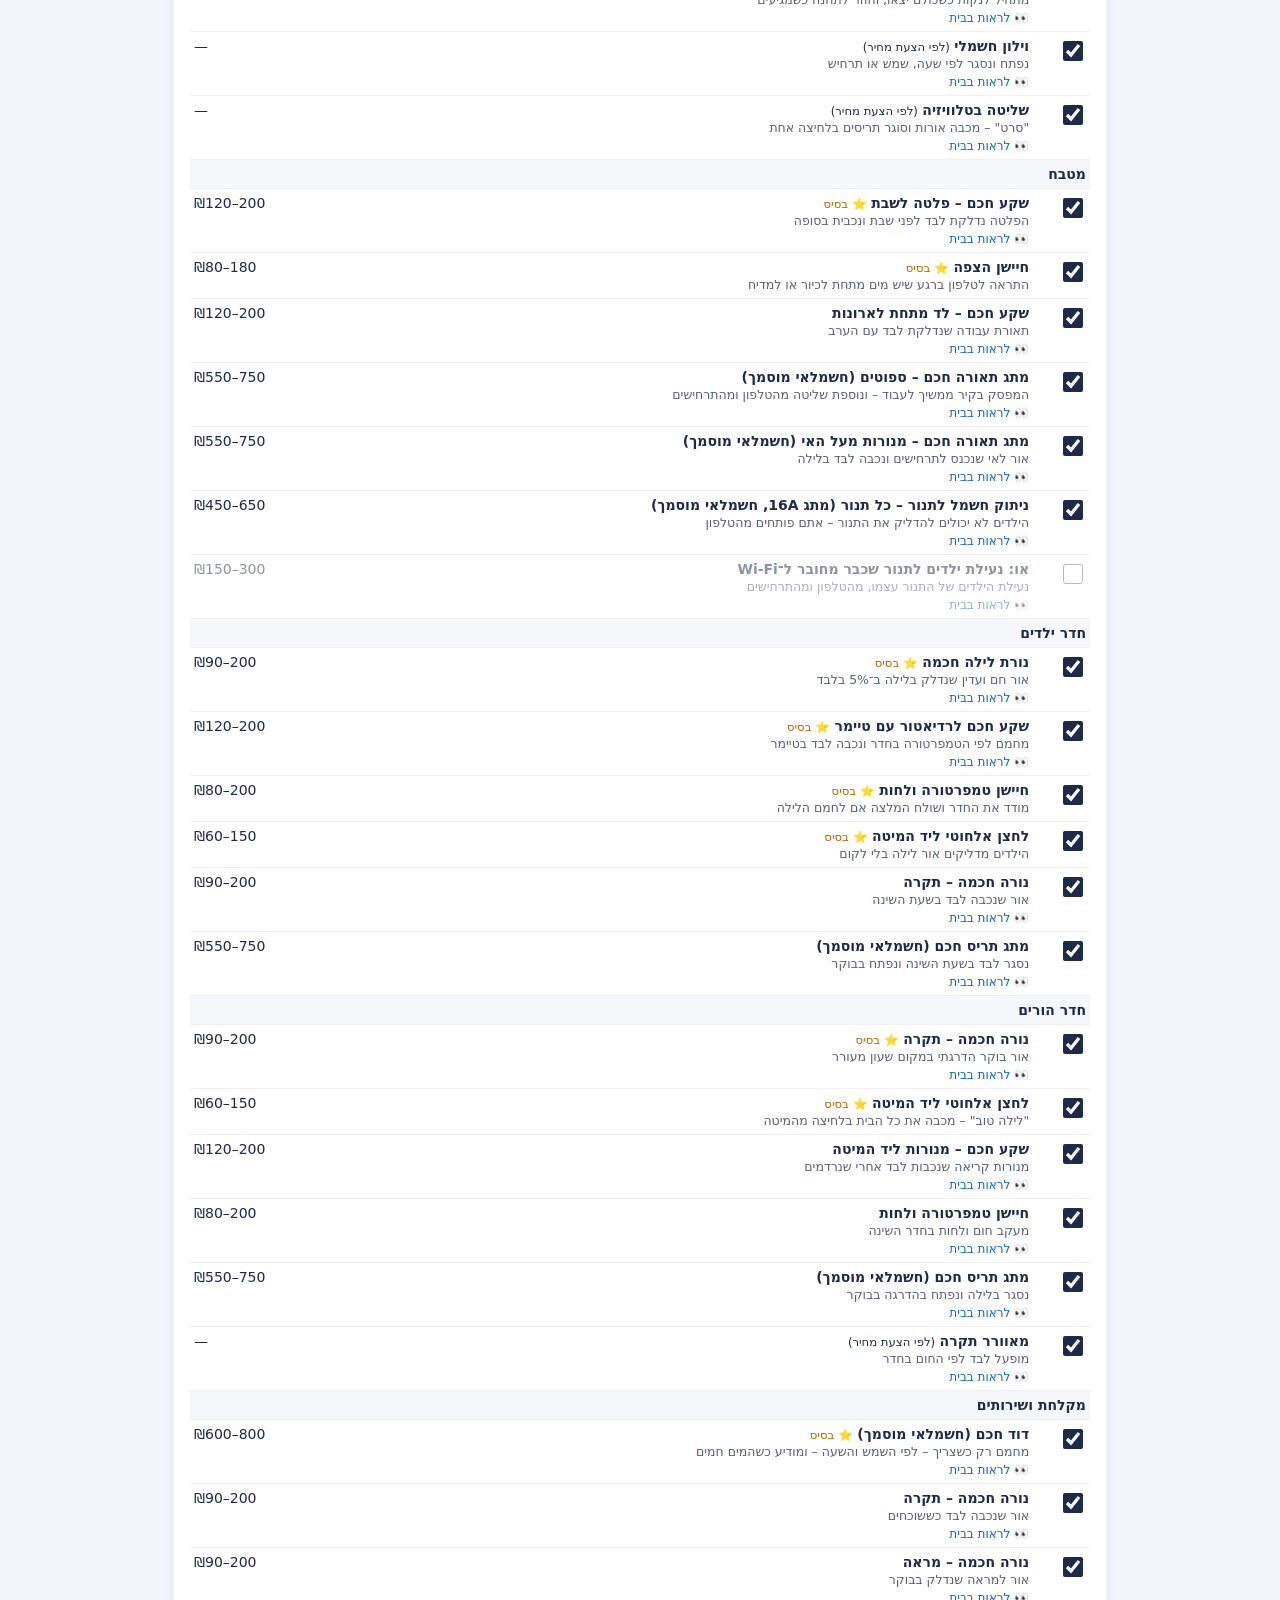
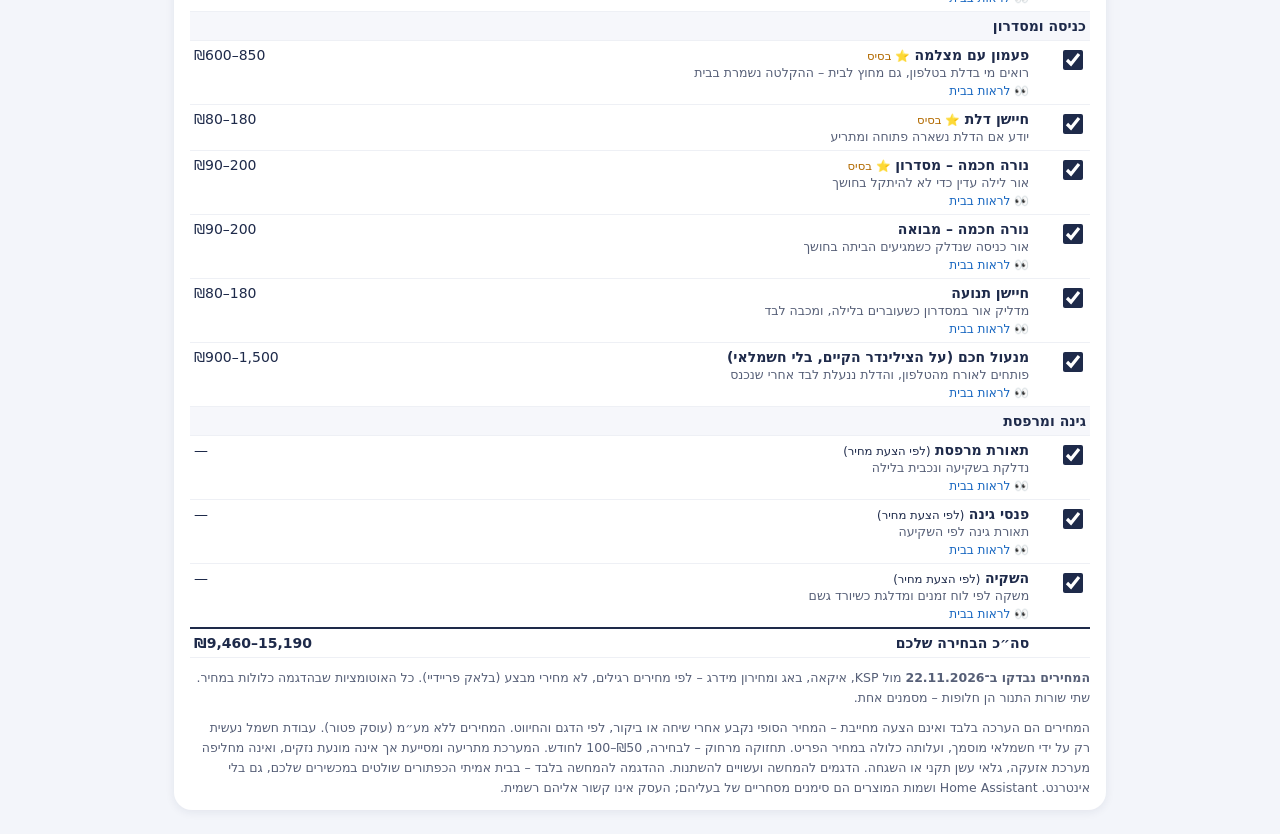
==== commit 77094f4d: "demo: build-your-home configurator 2026-11-22_2155" ====
--- a/demo.html
+++ b/demo.html
@@ -55,7 +55,7 @@
 #p3 details.price{max-width:900px;margin:18px auto 0;background:#fff;border-radius:18px;padding:12px 16px;box-shadow:0 2px 10px #1e2a4a14}
 #p3 details.price summary{font-size:18px;font-weight:700;cursor:pointer;padding:4px 0}
 #p3 .pt{width:100%;border-collapse:collapse;font-size:14px;margin-top:8px}#p3 .pt td{padding:6px 4px;border-bottom:1px solid #eef0f5;vertical-align:top}#p3 .pt td.n{white-space:nowrap;text-align:left;direction:ltr}#p3 .pt tr.rm td{font-weight:700;background:#f6f7fb}
-#p3 .pt .ok{color:#2e7d32}#p3 .pt .no{color:#aaa}#p3 .disc{font-size:12.5px;opacity:.75;line-height:1.6;margin-top:10px}
+#p3 .pt tr.k{cursor:pointer}#p3 .pt tr.k:not(.sel) td{opacity:.5}#p3 .pt tr.core{cursor:default}#p3 .pt input{width:20px;height:20px;accent-color:#1e2a4a}#p3 .pt .ds{font-size:12.5px;opacity:.75;margin-top:2px}#p3 .pt .bs{color:#b26a00}#p3 .pt .see{font-size:12px;color:#1565c0;padding:4px 0 0}#p3 .pt tr.tot td{font-weight:700;border-top:2px solid #1e2a4a}#p3 .pt .ok{color:#2e7d32}#p3 .pt .no{color:#aaa}#p3 .disc{font-size:12.5px;opacity:.75;line-height:1.6;margin-top:10px}
 
 @media (max-width:700px){#p3 .house{flex-basis:100%}#p3 .scr{height:520px}#p3 .sim button{padding:5px 8px;font-size:12px}}
 @media (prefers-reduced-motion:reduce){#p3 *{transition:none!important}}
@@ -78,8 +78,8 @@
 <div class="sh" id="p3s"><div class="sheet" id="p3sh"></div></div>
 </div></div>
 </div>
-<details class="price" id="p3pr"><summary>💰 כמה עולה מה שראיתם?</summary><div id="p3pt"></div>
-<div class="disc"><b>המחירים נבדקו ב־22.11.2026</b> מול KSP, איקאה, באג ומחירון מידרג – לפי מחירים רגילים, לא מחירי מבצע (בלאק פריידיי). כל האוטומציות שבהדגמה כלולות במחיר. שתי שורות של תנור הן חלופות – בוחרים אחת.</div>
+<details class="price" id="p3pr" open><summary>🧩 בנו את הבית שלכם – סמנו מה רוצים, והמחיר מתעדכן</summary><div id="p3pt"></div>
+<div class="disc"><b>המחירים נבדקו ב־22.11.2026</b> מול KSP, איקאה, באג ומחירון מידרג – לפי מחירים רגילים, לא מחירי מבצע (בלאק פריידיי). כל האוטומציות שבהדגמה כלולות במחיר. שתי שורות התנור הן חלופות – מסמנים אחת.</div>
 <div class="disc">המחירים הם הערכה בלבד ואינם הצעה מחייבת – המחיר הסופי נקבע אחרי שיחה או ביקור, לפי הדגם והחיווט. המחירים ללא מע״מ (עוסק פטור). עבודת חשמל נעשית רק על ידי חשמלאי מוסמך, ועלותה כלולה במחיר הפריט. תחזוקה מרחוק – לבחירה, ₪50–100 לחודש. המערכת מתריעה ומסייעת אך אינה מונעת נזקים, ואינה מחליפה מערכת אזעקה, גלאי עשן תקני או השגחה. הדגמים להמחשה ועשויים להשתנות. ההדגמה להמחשה בלבד – בבית אמיתי הכפתורים שולטים במכשירים שלכם, גם בלי אינטרנט. Home Assistant ושמות המוצרים הם סימנים מסחריים של בעליהם; העסק אינו קשור אליהם רשמית.</div></details>
 </section>
 <script src="js/three.min.js"></script>
@@ -116,32 +116,43 @@
 const isOn=d=>d.k=='shutter'||d.k=='curtain'?d.pos>0:d.k=='temp'?0:!!d.on;
 const icon=d=>d.k=='lock'&&!d.on?'🔓':IC[d.k];
 
-// ---------- plans & prices (unit prices from rooms.html; extra bulbs/plugs at the site's unit price) ----------
-// pkg: base = in the basic package · add = add-on (priced) · quote = shown in the demo, priced per quote
-const PR=[['בסיס לכל הבית',[['יחידת בקרה + מודול Thread/Zigbee, התקנה ואפליקציה',1200,1800,'base'],['שעון שבת וחג',300,500,'base']]],
-['סלון',[['נורה חכמה – תאורת סלון',90,200,'base','lc'],['שקע חכם – מנורת עמידה',120,200,'base','lf'],['לחצן קיר אלחוטי',60,150,'base'],['חיישן טמפרטורה ולחות',80,200,'base'],['נורה חכמה – פינת אוכל',90,200,'add','ld'],['נורה צבעונית',90,200,'add','ll'],['שליטה במזגן מהטלפון',300,450,'add','ac'],['מתג תריס חכם (חשמלאי מוסמך)',550,750,'add','ls'],['חיבור שואב רובוטי קיים',200,300,'add','vac'],['וילון חשמלי',0,0,'quote','cur'],['שליטה בטלוויזיה',0,0,'quote','tv']]],
-['מטבח',[['שקע חכם – פלטה לשבת',120,200,'base','pl'],['חיישן הצפה',80,180,'base'],['שקע חכם – לד מתחת לארונות',120,200,'add','kl'],['מתג תאורה חכם – ספוטים (חשמלאי מוסמך)',550,750,'add','ks'],['מתג תאורה חכם – מנורות מעל האי (חשמלאי מוסמך)',550,750,'add','kp'],['ניתוק חשמל לתנור – כל תנור (מתג 16A, חשמלאי מוסמך)',450,650,'add','ov'],['או: נעילת ילדים לתנור שכבר מחובר ל־Wi‑Fi',150,300,'add']]],
-['חדר ילדים',[['נורת לילה חכמה',90,200,'base','kn'],['שקע חכם לרדיאטור עם טיימר',120,200,'base','ht'],['חיישן טמפרטורה ולחות',80,200,'base'],['לחצן אלחוטי ליד המיטה',60,150,'base'],['נורה חכמה – תקרה',90,200,'add','kc'],['מתג תריס חכם (חשמלאי מוסמך)',550,750,'add','kss']]],
-['חדר הורים',[['נורה חכמה – תקרה',90,200,'base','pc'],['לחצן אלחוטי ליד המיטה',60,150,'base'],['שקע חכם – מנורות ליד המיטה',120,200,'add','pb'],['חיישן טמפרטורה ולחות',80,200,'add','pt'],['מתג תריס חכם (חשמלאי מוסמך)',550,750,'add','ps'],['מאוורר תקרה',0,0,'quote','fan']]],
-['מקלחת ושירותים',[['דוד חכם (חשמלאי מוסמך)',600,800,'base','bo'],['נורה חכמה – תקרה',90,200,'add','bl'],['נורה חכמה – מראה',90,200,'add','bm']]],
-['כניסה ומסדרון',[['פעמון עם מצלמה',600,850,'base','bell'],['חיישן דלת',80,180,'base'],['נורה חכמה – מסדרון',90,200,'base','co'],['נורה חכמה – מבואה',90,200,'add','eh'],['חיישן תנועה',80,180,'add','mo'],['מנעול חכם (על הצילינדר הקיים, בלי חשמלאי)',900,1500,'add','lk']]],
-['גינה ומרפסת',[['תאורת מרפסת',0,0,'quote','ob'],['פנסי גינה',0,0,'quote','og'],['השקיה',0,0,'quote','ir']]]];
-const CAT={};for(const[,it]of PR)for(const[n,lo,hi,pkg,id]of it)if(id)CAT[id]={n,lo,hi,pkg};
-let plan='full';
-const locked=id=>plan=='base'&&CAT[id]&&CAT[id].pkg!='base';
-const AUTO={base:'שעון שבת וחג · תאורה לפי שקיעה ולילה · תרחישים · פעמון עם תמונה בטלפון · התראת גשם · דוד ורדיאטור עם טיימר',
-full:'הכל מהבסיס + תריסים שנסגרים לבד בגשם · אור מסדרון לפי תנועה · שואב רובוטי · נעילת תנור לילדים · מנעול חכם · מזגן · אורות נוספים'};
-function plansUI(){let lo=0,hi=0;for(const[,it]of PR)for(const[n,a,b,pkg]of it)if(pkg=='base'||(plan=='full'&&pkg=='add')){lo+=a;hi+=b}
- $('#p3pl').innerHTML=`<button class="${plan=='base'?'on':''}" data-plan="base">⭐ חבילה בסיסית</button><button class="${plan=='full'?'on':''}" data-plan="full">🌟 בסיס + תוספות</button><div class="sum">${plan=='base'?'החבילה הבסיסית':'מה שמופעל בהדגמה'}: <b dir="ltr" style="unicode-bidi:isolate">₪${lo.toLocaleString()}–${hi.toLocaleString()}</b> כולל התקנה · ללא מנוי חודשי${plan=='full'?' · + פריטים לפי הצעת מחיר':''}<br><small>🤖 ${AUTO[plan]}</small></div>`;
- const T={base:'<td class="ok">✓</td>',add:plan=='full'?'<td class="ok">✓</td>':'<td class="no">–</td>',quote:plan=='full'?'<td class="ok">✓</td>':'<td class="no">–</td>'};
- $('#p3pt').innerHTML='<table class="pt">'+PR.map(([r,it])=>`<tr class="rm"><td colspan="3">${r}</td></tr>`+it.map(([n,a,b,pkg])=>`<tr>${T[pkg]}<td>${n}${pkg=='add'?' <small>(תוספת)</small>':pkg=='quote'?' <small>(לפי הצעת מחיר)</small>':''}</td><td class="n">${a?`₪${a}–${b}`:'—'}</td></tr>`).join('')).join('')+'</table>'}
-document.getElementById('p3pl').addEventListener('click',e=>{const b=e.target.closest('[data-plan]');if(!b)return;plan=b.dataset.plan;
- if(plan=='base')for(const id in CAT)if(locked(id)){const d=D[id];if(d.k=='shutter'||d.k=='curtain')d.pos=100;else if(d.k!='lock')d.on=0}plansUI();ui()});
-const lockTxt=id=>{const c=CAT[id];return c.pkg=='quote'?'לפי הצעת מחיר':`תוספת · ₪${c.lo}–${c.hi}`};
+// ---------- build-your-home catalog: [name, lo, hi, pkg, deviceId, what-it-does, group] ----------
+// pkg: core = always included · base = in the basic package · add = add-on · quote = priced per quote. All automations are included.
+const PR=[['בסיס לכל הבית',[['יחידת בקרה + מודול Thread/Zigbee, התקנה ואפליקציה',1200,1800,'core','','המוח של הבית – הכל עובד מקומית, גם בלי אינטרנט, באפליקציה אחת'],['שעון שבת וחג',300,500,'core','','אורות, פלטה ודוד נדלקים ונכבים לבד לפי זמני השבת והחגים']]],
+['סלון',[['נורה חכמה – תאורת סלון',90,200,'base','lc','מתעמעמת ומתחממת לבד לקראת הערב, ונכנסת לתרחישים כמו "סרט"'],['שקע חכם – מנורת עמידה',120,200,'base','lf','מדליק ומכבה כל מנורה רגילה – בשעון, בשבת או בלחיצה'],['לחצן קיר אלחוטי',60,150,'base','','נדבק לקיר בלי קידוח – תרחיש שלם בלחיצה אחת'],['חיישן טמפרטורה ולחות',80,200,'base','','מודד חום ולחות ומזין את ההחלטות של החימום והמזגן'],['נורה חכמה – פינת אוכל',90,200,'add','ld','אור לשולחן שנדלק לבד בארוחת ערב ובשבת'],['נורה צבעונית',90,200,'add','ll','אווירה בצבעים – לסרט, למסיבה או לחג'],['שליטה במזגן מהטלפון',300,450,'add','ac','מדליקים בדרך הביתה, והמזגן נכבה לבד כשכולם יוצאים'],['מתג תריס חכם (חשמלאי מוסמך)',550,750,'add','ls','נפתח בבוקר, נסגר בלילה ובגשם – גם כשאתם לא בבית'],['חיבור שואב רובוטי קיים',200,300,'add','vac','מתחיל לנקות כשכולם יצאו, וחוזר לתחנה כשמגיעים'],['וילון חשמלי',0,0,'quote','cur','נפתח ונסגר לפי שעה, שמש או תרחיש'],['שליטה בטלוויזיה',0,0,'quote','tv','"סרט" – מכבה אורות וסוגר תריסים בלחיצה אחת']]],
+['מטבח',[['שקע חכם – פלטה לשבת',120,200,'base','pl','הפלטה נדלקת לבד לפני שבת ונכבית בסופה'],['חיישן הצפה',80,180,'base','','התראה לטלפון ברגע שיש מים מתחת לכיור או למדיח'],['שקע חכם – לד מתחת לארונות',120,200,'add','kl','תאורת עבודה שנדלקת לבד עם הערב'],['מתג תאורה חכם – ספוטים (חשמלאי מוסמך)',550,750,'add','ks','המפסק בקיר ממשיך לעבוד – ונוספת שליטה מהטלפון ומהתרחישים'],['מתג תאורה חכם – מנורות מעל האי (חשמלאי מוסמך)',550,750,'add','kp','אור לאי שנכנס לתרחישים ונכבה לבד בלילה'],['ניתוק חשמל לתנור – כל תנור (מתג 16A, חשמלאי מוסמך)',450,650,'add','ov','הילדים לא יכולים להדליק את התנור – אתם פותחים מהטלפון','oven'],['או: נעילת ילדים לתנור שכבר מחובר ל־Wi‑Fi',150,300,'add','ov','נעילת הילדים של התנור עצמו, מהטלפון ומהתרחישים','oven']]],
+['חדר ילדים',[['נורת לילה חכמה',90,200,'base','kn','אור חם ועדין שנדלק בלילה ב־5% בלבד'],['שקע חכם לרדיאטור עם טיימר',120,200,'base','ht','מחמם לפי הטמפרטורה בחדר ונכבה לבד בטיימר'],['חיישן טמפרטורה ולחות',80,200,'base','','מודד את החדר ושולח המלצה אם לחמם הלילה'],['לחצן אלחוטי ליד המיטה',60,150,'base','','הילדים מדליקים אור לילה בלי לקום'],['נורה חכמה – תקרה',90,200,'add','kc','אור שנכבה לבד בשעת השינה'],['מתג תריס חכם (חשמלאי מוסמך)',550,750,'add','kss','נסגר לבד בשעת השינה ונפתח בבוקר']]],
+['חדר הורים',[['נורה חכמה – תקרה',90,200,'base','pc','אור בוקר הדרגתי במקום שעון מעורר'],['לחצן אלחוטי ליד המיטה',60,150,'base','','"לילה טוב" – מכבה את כל הבית בלחיצה מהמיטה'],['שקע חכם – מנורות ליד המיטה',120,200,'add','pb','מנורות קריאה שנכבות לבד אחרי שנרדמים'],['חיישן טמפרטורה ולחות',80,200,'add','pt','מעקב חום ולחות בחדר השינה'],['מתג תריס חכם (חשמלאי מוסמך)',550,750,'add','ps','נסגר בלילה ונפתח בהדרגה בבוקר'],['מאוורר תקרה',0,0,'quote','fan','מופעל לבד לפי החום בחדר']]],
+['מקלחת ושירותים',[['דוד חכם (חשמלאי מוסמך)',600,800,'base','bo','מחמם רק כשצריך – לפי השמש והשעה – ומודיע כשהמים חמים'],['נורה חכמה – תקרה',90,200,'add','bl','אור שנכבה לבד כששוכחים'],['נורה חכמה – מראה',90,200,'add','bm','אור למראה שנדלק בבוקר']]],
+['כניסה ומסדרון',[['פעמון עם מצלמה',600,850,'base','bell','רואים מי בדלת בטלפון, גם מחוץ לבית – ההקלטה נשמרת בבית'],['חיישן דלת',80,180,'base','','יודע אם הדלת נשארה פתוחה ומתריע'],['נורה חכמה – מסדרון',90,200,'base','co','אור לילה עדין כדי לא להיתקל בחושך'],['נורה חכמה – מבואה',90,200,'add','eh','אור כניסה שנדלק כשמגיעים הביתה בחושך'],['חיישן תנועה',80,180,'add','mo','מדליק אור במסדרון כשעוברים בלילה, ומכבה לבד'],['מנעול חכם (על הצילינדר הקיים, בלי חשמלאי)',900,1500,'add','lk','פותחים לאורח מהטלפון, והדלת ננעלת לבד אחרי שנכנס']]],
+['גינה ומרפסת',[['תאורת מרפסת',0,0,'quote','ob','נדלקת בשקיעה ונכבית בלילה'],['פנסי גינה',0,0,'quote','og','תאורת גינה לפי השקיעה'],['השקיה',0,0,'quote','ir','משקה לפי לוח זמנים ומדלגת כשיורד גשם']]]];
+const IT={},CAT={};PR.forEach(([,it],r)=>it.forEach(([n,lo,hi,pkg,id,ds,g],i)=>{const k=r+'.'+i;IT[k]={k,n,lo,hi,pkg,id,ds,g};if(id)(CAT[id]=CAT[id]||[]).push(k)}));
+const PRESET={base:k=>['core','base'].includes(IT[k].pkg),full:k=>!(IT[k].g&&IT[k].n.startsWith('או:'))};
+let sel=new Set(Object.keys(IT).filter(PRESET.full));
+const locked=id=>CAT[id]&&D[id]?!CAT[id].some(k=>sel.has(k)):false;
+const isPreset=p=>Object.keys(IT).every(k=>sel.has(k)==PRESET[p](k));
+const money=(a,b)=>`<bdi dir="ltr">₪${a.toLocaleString()}–${b.toLocaleString()}</bdi>`;
+function devOff(id){const d=D[id];if(!d)return;if(d.k=='shutter'||d.k=='curtain')d.pos=100;else if(d.k!='lock')d.on=0}
+function tog(k,on,quiet){const it=IT[k];if(!it||it.pkg=='core')return;if(on===undefined)on=!sel.has(k);
+ if(on){if(it.g)for(const o in IT)if(IT[o].g==it.g&&o!=k)sel.delete(o);sel.add(k);if(it.id&&D[it.id]){const d=D[it.id];if(d.k=='light')apply(d.id,{on:1});else if(d.k=='shutter'||d.k=='curtain')apply(d.id,{pos:100})}}
+ else{sel.delete(k);if(it.id&&locked(it.id))devOff(it.id)}
+ if(!quiet)say(on?`➕ ${it.n}: ${it.ds}`:`➖ ${it.n} הוסר מהבחירה`);plansUI();ui()}
+function plansUI(){let lo=0,hi=0,n=0,q=0;for(const k of sel){const it=IT[k];if(it.lo){lo+=it.lo;hi+=it.hi}else q++;n++}
+ const cur=isPreset('base')?'base':isPreset('full')?'full':'';
+ $('#p3pl').innerHTML=`<button class="${cur=='base'?'on':''}" data-plan="base">⭐ חבילה בסיסית</button><button class="${cur=='full'?'on':''}" data-plan="full">🌟 הכל</button><button class="${cur?'':'on'}" data-plan="mine">✏️ בחירה אישית</button><div class="sum">הבחירה שלכם · ${n} פריטים: <b style="unicode-bidi:isolate">${money(lo,hi)}</b> כולל התקנה · ללא מנוי חודשי${q?` · + ${q} לפי הצעת מחיר`:''}<br><small>🤖 כל האוטומציות כלולות במחיר · סמנו והסירו פריטים בטבלה למטה, או לחצו על אריח נעול בטלפון</small></div>`;
+ $('#p3pt').innerHTML='<table class="pt">'+PR.map(([r,it],ri)=>`<tr class="rm"><td colspan="3">${r}</td></tr>`+it.map((x,i)=>{const k=ri+'.'+i,o=IT[k],on=sel.has(k);
+  return `<tr class="k${on?' sel':''}${o.pkg=='core'?' core':''}" data-ck="${k}"><td><input type="checkbox" ${on?'checked':''} ${o.pkg=='core'?'disabled':''} aria-label="${o.n}"></td><td><b>${o.n}</b>${o.pkg=='base'?' <small class="bs">⭐ בסיס</small>':''}${o.pkg=='quote'?' <small>(לפי הצעת מחיר)</small>':''}<div class="ds">${o.ds}</div>${o.id&&D[o.id]?`<button class="see" data-see="${o.id}">👀 לראות בבית</button>`:''}</td><td class="n">${o.lo?money(o.lo,o.hi):'—'}</td></tr>`}).join('')).join('')+`<tr class="tot"><td></td><td>סה״כ הבחירה שלכם</td><td class="n">${money(lo,hi)}</td></tr></table>`}
+function toHouse(){const h=$('.house');try{if(window.frameElement){const f=frameElement.getBoundingClientRect();parent.scrollTo({top:parent.scrollY+f.top+h.getBoundingClientRect().top-8,behavior:'smooth'});return}}catch(e){}h.scrollIntoView({behavior:'smooth',block:'start'})}
+document.getElementById('p3pl').addEventListener('click',e=>{const b=e.target.closest('[data-plan]');if(!b||b.dataset.plan=='mine'){if(b)$('#p3pr').scrollIntoView({behavior:'smooth'});return}
+ sel=new Set(Object.keys(IT).filter(PRESET[b.dataset.plan]));for(const id in CAT)if(locked(id))devOff(id);plansUI();ui()});
+document.getElementById('p3pt').addEventListener('click',e=>{const sb=e.target.closest('[data-see]');
+ if(sb){const id=sb.dataset.see,d=D[id];const k=CAT[id].find(x=>sel.has(x));if(!k)tog(CAT[id][0],true,1);view=d.r;ui();if(window.P3)P3.focus(view);say(`${IT[k||CAT[id][0]].n}: ${IT[k||CAT[id][0]].ds}`);toHouse();return}
+ const tr=e.target.closest('[data-ck]');if(tr){e.preventDefault();tog(tr.dataset.ck)}});
+const lockTxt=id=>{const c=IT[CAT[id][0]];return c.pkg=='quote'?'לפי הצעת מחיר':`תוספת · ₪${c.lo}–${c.hi}`};
 function tile(d){const on=isOn(d),c=COL[d.k]||'#999';let f='';
  if(d.k=='shutter'||d.k=='curtain')f=`<div class="feat"><button data-sh="${d.id}" data-v="100" aria-label="פתח">▲</button><button data-sh="${d.id}" data-v="50" aria-label="חצי">◼</button><button data-sh="${d.id}" data-v="0" aria-label="סגור">▼</button></div>`;
  if(d.k=='light'&&d.on&&!d.nodim){const bi=L.reduce((m,v,i)=>Math.abs(v-d.b)<Math.abs(L[m]-d.b)?i:m,0);f=`<input type="range" min="0" max="9" value="${bi}" data-br="${d.id}" aria-label="בהירות">`}
- if(locked(d.id))return `<div class="tile lock" data-lock="${d.id}"><div class="th"><span class="ti">${icon(d)}</span><div class="tx"><b>${d.n}</b><span>לא בחבילה הבסיסית</span></div></div><span class="tag">${CAT[d.id].pkg=='quote'?'לפי הצעת מחיר':`תוספת · <bdi dir="ltr">₪${CAT[d.id].lo}–${CAT[d.id].hi}</bdi>`}</span></div>`;
+ if(locked(d.id))return `<div class="tile lock" data-lock="${d.id}"><div class="th"><span class="ti">${icon(d)}</span><div class="tx"><b>${d.n}</b><span>לא בבחירה – לחצו להוספה</span></div></div><span class="tag">➕ ${lockTxt(d.id)}</span></div>`;
  return `<div class="tile${f?' wide':''}" data-open="${d.id}"><div class="th"><button class="ti" data-tg="${d.id}" style="${on?`background:${c}33;color:${c}`:''}" aria-label="הפעלה/כיבוי">${icon(d)}</button><div class="tx"><b>${d.n}</b><span>${stateTxt(d)}</span></div></div>${f}</div>`}
 function ui(){
  $('#p3t').innerHTML=Object.keys(R).map(k=>`<button class="tab ${k==view?'on':''}" data-view="${k}">${R[k].i} ${R[k].n}</button>`).join('');
@@ -192,7 +203,7 @@
 $('.scr').addEventListener('click',e=>{if(e.target==$('#p3s')){closeSheet();return}
  const b=e.target.closest('[data-tg],[data-sh],[data-view],[data-scene],[data-open],[data-tone],[data-col],[data-ac],[data-shab],[data-door],[data-vm],[data-lock]');if(!b)return;const s=b.dataset;
  if(s.shab){setShab(!shab);return}
- if(s.lock){say(`${D[s.lock].n}: ${lockTxt(s.lock)}`);return}
+ if(s.lock){tog(CAT[s.lock][0],true);return}
  if(s.view){view=s.view;ui();if(window.P3)P3.focus(view);return}
  if(s.door){if(s.door=='1'&&locked('lk')){say('הפעמון והתמונה כלולים בבסיס. פתיחת הדלת מהטלפון דורשת מנעול חכם – '+lockTxt('lk')+'');closeSheet();return}if(s.door=='1'){apply('lk',{on:0});say('הדלת נפתחה מהטלפון – ותינעל שוב לבד');setTimeout(()=>{apply('lk',{on:1});D.bell.on=0;ui()},6000);if(window.P3)P3.visitorIn()}closeSheet();ui();return}
  if(shab&&!s.view)return;
@@ -210,7 +221,7 @@
 $('#p3h').addEventListener('change',()=>autoClock());
 document.querySelector('#p3 .sim').addEventListener('click',e=>{const b=e.target.closest('[data-sim]');if(!b)return;const k=b.dataset.sim;
  if(k=='shabbat')setShab(!shab);
- if(k=='rain'){rain=!rain;b.classList.toggle('on',rain);if(rain)runTargets({ls:{pos:0},kss:{pos:0},ps:{pos:0},ir:{on:0}},plan=='base'?'גשם בדרך: התראה נשלחה לטלפון (סגירת תריסים אוטומטית – עם מתג תריס, תוספת)':'גשם זוהה: התריסים נסגרו וההשקיה בוטלה');else say('הגשם נפסק');ui()}
+ if(k=='rain'){rain=!rain;b.classList.toggle('on',rain);if(rain)runTargets({ls:{pos:0},kss:{pos:0},ps:{pos:0},ir:{on:0}},locked('ls')?'גשם בדרך: התראה נשלחה לטלפון (סגירת תריסים אוטומטית – עם מתג תריס, תוספת)':'גשם זוהה: התריסים נסגרו וההשקיה בוטלה');else say('הגשם נפסק');ui()}
  if(k=='bell'){D.bell.on=1;view='hall';ui();if(window.P3){P3.focus('hall');P3.visitor()}setTimeout(()=>openSheet('bell'),900);say('צלצול בדלת: תמונה מהמצלמה נשלחה לטלפון')}
  if(k=='walk'){if(window.P3)P3.walk()}});
 setInterval(()=>{const h=D.ht;h.temp=Math.max(19.2,Math.min(23,h.temp+(h.on?.1:-.02)));D.pt.temp=Math.max(19,Math.min(23,D.pt.temp+(D.ac.on?.06:-.01)));if(D.bo.on&&D.bo.m>1)D.bo.m--;
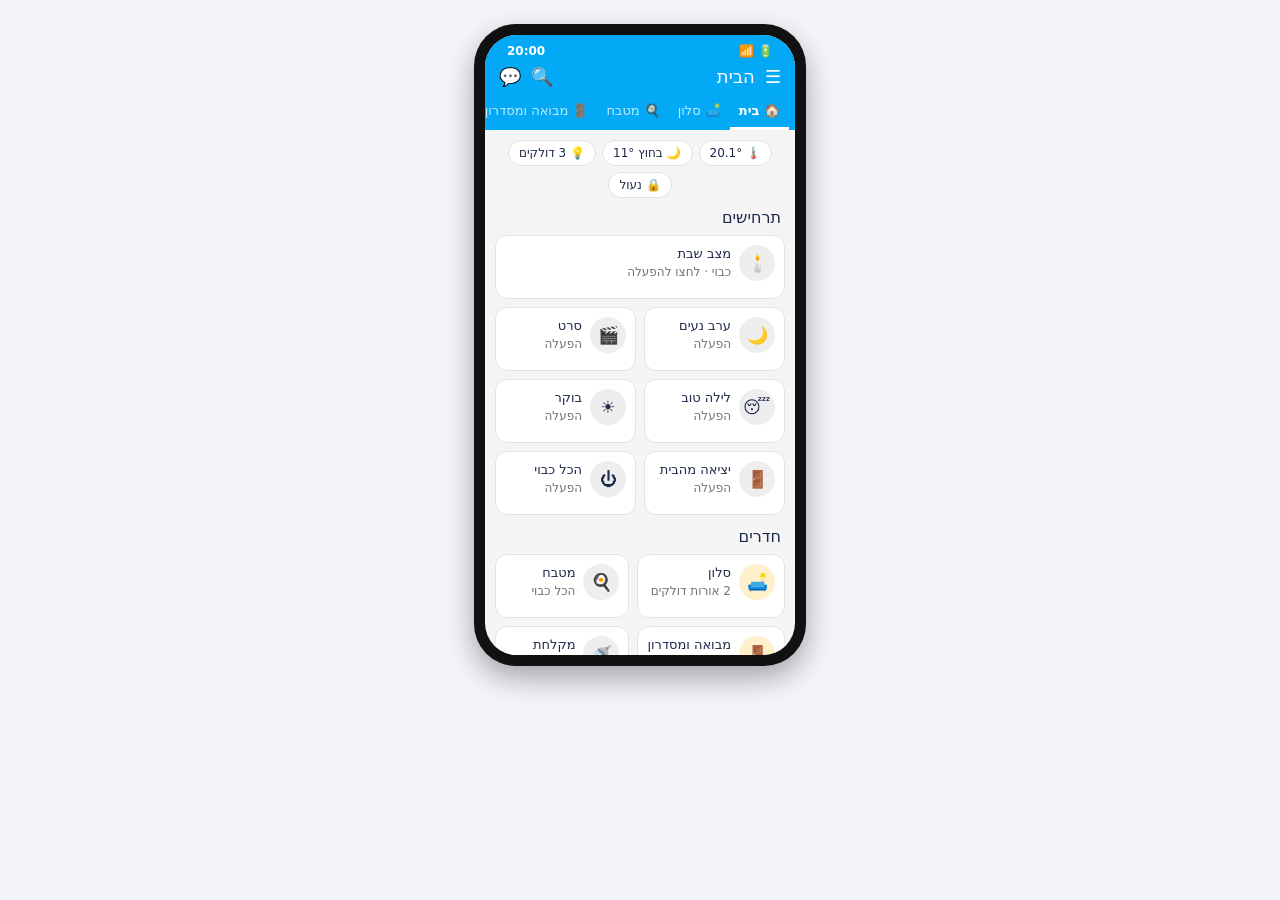
==== commit 36c5b183: "app tabs base/adv/custom, consult on top, sim+prices to yeutz.html 2026-11-22_2243" ====
--- a/demo.html
+++ b/demo.html
@@ -59,7 +59,7 @@
 
 @media (max-width:700px){#p3 .house{flex-basis:100%}#p3 .scr{height:520px}#p3 .sim button{padding:5px 8px;font-size:12px}}
 @media (prefers-reduced-motion:reduce){#p3 *{transition:none!important}}
-</style></head><body>
+#p3.appm .house,#p3.appm #p3pl,#p3.appm #p3pr,#p3.appm #p3nav,#p3.appm>h2,#p3.appm>.sub{display:none!important}#p3.appm .wrap{justify-content:center}</style></head><body>
 <section id="p3" dir="rtl" aria-label="דמו אינטראקטיבי: שליטה בבית מהטלפון">
 <div class="nav" id="p3nav"><a href="./">→ חזרה לאתר</a><a href="rooms.html">🏠 כמה זה עולה – לפי חדרים</a><a class="cta" href="./#contact">📞 ייעוץ טלפוני – ללא עלות</a></div>
 <h2>👆 נסו בעצמכם</h2><p class="sub">לחצו בטלפון – והבית מגיב. הזיזו את השעון, הפעילו שבת, גשם או צלצול בדלת.</p>
@@ -128,7 +128,8 @@
 ['גינה ומרפסת',[['תאורת מרפסת',0,0,'quote','ob','נדלקת בשקיעה ונכבית בלילה'],['פנסי גינה',0,0,'quote','og','תאורת גינה לפי השקיעה'],['השקיה',0,0,'quote','ir','משקה לפי לוח זמנים ומדלגת כשיורד גשם']]]];
 const IT={},CAT={};PR.forEach(([,it],r)=>it.forEach(([n,lo,hi,pkg,id,ds,g],i)=>{const k=r+'.'+i;IT[k]={k,n,lo,hi,pkg,id,ds,g};if(id)(CAT[id]=CAT[id]||[]).push(k)}));
 const PRESET={base:k=>['core','base'].includes(IT[k].pkg),full:k=>!(IT[k].g&&IT[k].n.startsWith('או:'))};
-let sel=new Set(Object.keys(IT).filter(PRESET.full));
+const APP=(new URLSearchParams(location.search).get('app')||'base');PRESET.adv=k=>PRESET.full(k)&&IT[k].pkg!='quote';PRESET.custom=PRESET.full;
+let sel=new Set(Object.keys(IT).filter(PRESET[APP]||PRESET.base));document.getElementById('p3').classList.add('appm');
 const locked=id=>CAT[id]&&D[id]?!CAT[id].some(k=>sel.has(k)):false;
 const isPreset=p=>Object.keys(IT).every(k=>sel.has(k)==PRESET[p](k));
 const money=(a,b)=>`<bdi dir="ltr">₪${a.toLocaleString()}–${b.toLocaleString()}</bdi>`;
@@ -155,14 +156,14 @@
  if(locked(d.id))return `<div class="tile lock" data-lock="${d.id}"><div class="th"><span class="ti">${icon(d)}</span><div class="tx"><b>${d.n}</b><span>לא בבחירה – לחצו להוספה</span></div></div><span class="tag">➕ ${lockTxt(d.id)}</span></div>`;
  return `<div class="tile${f?' wide':''}" data-open="${d.id}"><div class="th"><button class="ti" data-tg="${d.id}" style="${on?`background:${c}33;color:${c}`:''}" aria-label="הפעלה/כיבוי">${icon(d)}</button><div class="tx"><b>${d.n}</b><span>${stateTxt(d)}</span></div></div>${f}</div>`}
 function ui(){
- $('#p3t').innerHTML=Object.keys(R).map(k=>`<button class="tab ${k==view?'on':''}" data-view="${k}">${R[k].i} ${R[k].n}</button>`).join('');
+ $('#p3t').innerHTML=Object.keys(R).filter(k=>k=='home'||Object.values(D).some(d=>d.r==k&&!locked(d.id))).map(k=>`<button class="tab ${k==view?'on':''}" data-view="${k}">${R[k].i} ${R[k].n}</button>`).join('');
  $('#p3b').innerHTML=shab?'<div class="shb">🕯️ מצב שבת – הבית עובד לבד לפי שעון השבת</div>':'';$('#p3bt').textContent=hh(hr);
  let h='';
  if(view=='home'){const lo=Object.values(D).filter(d=>d.k=='light'&&d.on).length;
   h=`<div class="badges"><span class="bdg">🌡️ ${D.pt.temp.toFixed(1)}°</span><span class="bdg">${rain?'🌧️ יורד גשם':'🌙 בחוץ 11°'}</span><span class="bdg">💡 ${lo} דולקים</span><span class="bdg">${D.lk.on?'🔒 נעול':'🔓 פתוח'}</span></div>`;
   h+=`<div class="sec">תרחישים</div><div class="grid"><div class="tile wide" data-shab="1"><div class="th"><span class="ti" style="${shab?'background:#7e57c233':''}">🕯️</span><div class="tx"><b>מצב שבת</b><span>${shab?'פעיל – שעון שבת אוטומטי':'כבוי · לחצו להפעלה'}</span></div></div></div>${SC.map(([i,n])=>`<div class="tile" data-scene="${n}"><div class="th"><span class="ti" style="${scene==n?'background:#03a9f433':''}">${i}</span><div class="tx"><b>${n}</b><span>${scene==n?'פעיל':'הפעלה'}</span></div></div></div>`).join('')}</div>`;
-  h+=`<div class="sec">חדרים</div><div class="grid">${Object.keys(R).filter(k=>k!='home').map(k=>{const n=Object.values(D).filter(d=>d.r==k&&d.k=='light'&&d.on).length;return `<div class="tile" data-view="${k}"><div class="th"><span class="ti" style="${n?'background:#ffb30033':''}">${R[k].i}</span><div class="tx"><b>${R[k].n}</b><span>${n?n+' אורות דולקים':'הכל כבוי'}</span></div></div></div>`}).join('')}</div>`}
- else h=`<div class="sec">${R[view].i} ${R[view].n}</div><div class="grid">${Object.values(D).filter(d=>d.r==view).map(tile).join('')}</div>`;
+  h+=`<div class="sec">חדרים</div><div class="grid">${Object.keys(R).filter(k=>k!='home'&&Object.values(D).some(d=>d.r==k&&!locked(d.id))).map(k=>{const n=Object.values(D).filter(d=>d.r==k&&d.k=='light'&&d.on).length;return `<div class="tile" data-view="${k}"><div class="th"><span class="ti" style="${n?'background:#ffb30033':''}">${R[k].i}</span><div class="tx"><b>${R[k].n}</b><span>${n?n+' אורות דולקים':'הכל כבוי'}</span></div></div></div>`}).join('')}</div>`}
+ else h=`<div class="sec">${R[view].i} ${R[view].n}</div><div class="grid">${Object.values(D).filter(d=>d.r==view&&!locked(d.id)).map(tile).join('')}</div>`;
  const v=$('#p3v');v.classList.toggle('dis',shab);v.innerHTML=h;if(sheet)sheetUI();if(window.P3)P3.sync()}
 const CAM=`<svg viewBox="0 0 300 180"><rect width="300" height="180" fill="#1b2433"/><rect x="190" y="20" width="80" height="160" fill="#5d4037"/><circle cx="260" cy="100" r="4" fill="#ffd27a"/><rect x="0" y="150" width="300" height="30" fill="#2d3748"/><ellipse cx="120" cy="178" rx="60" ry="8" fill="#0006"/><circle cx="120" cy="62" r="24" fill="#c9a27a"/><path d="M80 180 q0-80 40-90 q40 10 40 90z" fill="#3f6fb5"/><rect x="95" y="105" width="34" height="26" rx="3" fill="#c9a27a"/><text x="10" y="18" fill="#fff" font-size="11">● LIVE · דלת כניסה</text></svg>`;
 function sheetUI(){const d=D[sheet];let h=`<div class="hdl"></div><h3>${icon(d)} ${d.n}</h3><div class="st">${stateTxt(d)}</div>`;
@@ -205,7 +206,7 @@
  if(s.shab){setShab(!shab);return}
  if(s.lock){tog(CAT[s.lock][0],true);return}
  if(s.view){view=s.view;ui();if(window.P3)P3.focus(view);return}
- if(s.door){if(s.door=='1'&&locked('lk')){say('הפעמון והתמונה כלולים בבסיס. פתיחת הדלת מהטלפון דורשת מנעול חכם – '+lockTxt('lk')+'');closeSheet();return}if(s.door=='1'){apply('lk',{on:0});say('הדלת נפתחה מהטלפון – ותינעל שוב לבד');setTimeout(()=>{apply('lk',{on:1});D.bell.on=0;ui()},6000);if(window.P3)P3.visitorIn()}closeSheet();ui();return}
+ if(s.door){if(s.door=='1'&&locked('lk')){say('פתיחת הדלת מהטלפון – בחבילה המתקדמת');closeSheet();return}if(s.door=='1'){apply('lk',{on:0});say('הדלת נפתחה מהטלפון – ותינעל שוב לבד');setTimeout(()=>{apply('lk',{on:1});D.bell.on=0;ui()},6000);if(window.P3)P3.visitorIn()}closeSheet();ui();return}
  if(shab&&!s.view)return;
  if(s.tg){const d=D[s.tg];if(['temp','motion','bell'].includes(d.k))return;scene=null;apply(d.id,{on:d.on?0:1});ui();return}
  if(s.sh){D[s.sh].pos=+s.v;scene=null;ui();return}
@@ -226,7 +227,7 @@
  if(k=='walk'){if(window.P3)P3.walk()}});
 setInterval(()=>{const h=D.ht;h.temp=Math.max(19.2,Math.min(23,h.temp+(h.on?.1:-.02)));D.pt.temp=Math.max(19,Math.min(23,D.pt.temp+(D.ac.on?.06:-.01)));if(D.bo.on&&D.bo.m>1)D.bo.m--;
  if(!sheet&&['kids','parents','bath','home'].includes(view)&&!document.querySelector('#p3 input:active'))ui()},2500);
-if(self!==top){const h=$('h2'),p=$('.sub');h&&h.remove();p&&p.remove();$('#p3nav').remove();new ResizeObserver(()=>parent.postMessage({p3h:document.documentElement.scrollHeight},'*')).observe(document.body);document.querySelectorAll('#p3 a').forEach(a=>a.target='_top')}
+if(self!==top){const h=$('h2'),p=$('.sub');h&&h.remove();p&&p.remove();$('#p3nav').remove();new ResizeObserver(()=>parent.postMessage({p3h:document.body.scrollHeight+16},'*')).observe(document.body);document.querySelectorAll('#p3 a').forEach(a=>a.target='_top')}
 plansUI();
 ui();
 
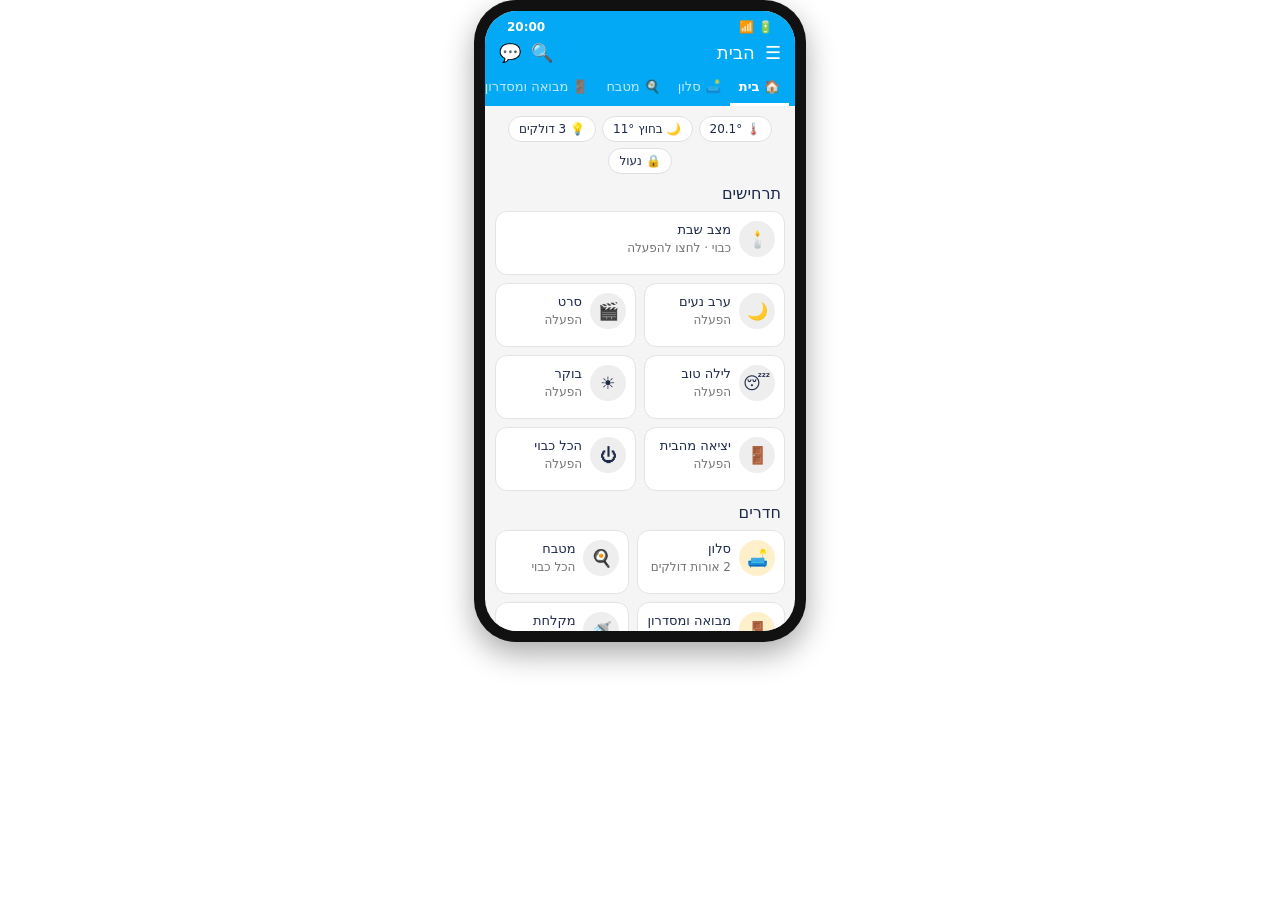
==== commit ebfde656: "analog clock beside feed, app demo after capabilities 2026-11-22_2316" ====
--- a/demo.html
+++ b/demo.html
@@ -59,7 +59,7 @@
 
 @media (max-width:700px){#p3 .house{flex-basis:100%}#p3 .scr{height:520px}#p3 .sim button{padding:5px 8px;font-size:12px}}
 @media (prefers-reduced-motion:reduce){#p3 *{transition:none!important}}
-#p3.appm .house,#p3.appm #p3pl,#p3.appm #p3pr,#p3.appm #p3nav,#p3.appm>h2,#p3.appm>.sub{display:none!important}#p3.appm .wrap{justify-content:center}</style></head><body>
+#p3.appm .house,#p3.appm #p3pl,#p3.appm #p3pr,#p3.appm #p3nav,#p3.appm>h2,#p3.appm>.sub{display:none!important}#p3.appm .wrap{justify-content:center}#p3.appm{margin:0 auto}</style></head><body>
 <section id="p3" dir="rtl" aria-label="דמו אינטראקטיבי: שליטה בבית מהטלפון">
 <div class="nav" id="p3nav"><a href="./">→ חזרה לאתר</a><a href="rooms.html">🏠 כמה זה עולה – לפי חדרים</a><a class="cta" href="./#contact">📞 ייעוץ טלפוני – ללא עלות</a></div>
 <h2>👆 נסו בעצמכם</h2><p class="sub">לחצו בטלפון – והבית מגיב. הזיזו את השעון, הפעילו שבת, גשם או צלצול בדלת.</p>
@@ -129,7 +129,7 @@
 const IT={},CAT={};PR.forEach(([,it],r)=>it.forEach(([n,lo,hi,pkg,id,ds,g],i)=>{const k=r+'.'+i;IT[k]={k,n,lo,hi,pkg,id,ds,g};if(id)(CAT[id]=CAT[id]||[]).push(k)}));
 const PRESET={base:k=>['core','base'].includes(IT[k].pkg),full:k=>!(IT[k].g&&IT[k].n.startsWith('או:'))};
 const APP=(new URLSearchParams(location.search).get('app')||'base');PRESET.adv=k=>PRESET.full(k)&&IT[k].pkg!='quote';PRESET.custom=PRESET.full;
-let sel=new Set(Object.keys(IT).filter(PRESET[APP]||PRESET.base));document.getElementById('p3').classList.add('appm');
+let sel=new Set(Object.keys(IT).filter(PRESET[APP]||PRESET.base));document.getElementById('p3').classList.add('appm');document.body.style.background='transparent';
 const locked=id=>CAT[id]&&D[id]?!CAT[id].some(k=>sel.has(k)):false;
 const isPreset=p=>Object.keys(IT).every(k=>sel.has(k)==PRESET[p](k));
 const money=(a,b)=>`<bdi dir="ltr">₪${a.toLocaleString()}–${b.toLocaleString()}</bdi>`;
@@ -227,7 +227,7 @@
  if(k=='walk'){if(window.P3)P3.walk()}});
 setInterval(()=>{const h=D.ht;h.temp=Math.max(19.2,Math.min(23,h.temp+(h.on?.1:-.02)));D.pt.temp=Math.max(19,Math.min(23,D.pt.temp+(D.ac.on?.06:-.01)));if(D.bo.on&&D.bo.m>1)D.bo.m--;
  if(!sheet&&['kids','parents','bath','home'].includes(view)&&!document.querySelector('#p3 input:active'))ui()},2500);
-if(self!==top){const h=$('h2'),p=$('.sub');h&&h.remove();p&&p.remove();$('#p3nav').remove();new ResizeObserver(()=>parent.postMessage({p3h:document.body.scrollHeight+16},'*')).observe(document.body);document.querySelectorAll('#p3 a').forEach(a=>a.target='_top')}
+if(self!==top){const h=$('h2'),p=$('.sub');h&&h.remove();p&&p.remove();$('#p3nav').remove();new ResizeObserver(()=>{const H=document.body.scrollHeight+16;if(Math.abs(H-(self._h||0))>4){self._h=H;parent.postMessage({p3h:H},'*')}}).observe(document.body);document.querySelectorAll('#p3 a').forEach(a=>a.target='_top')}
 plansUI();
 ui();
 
